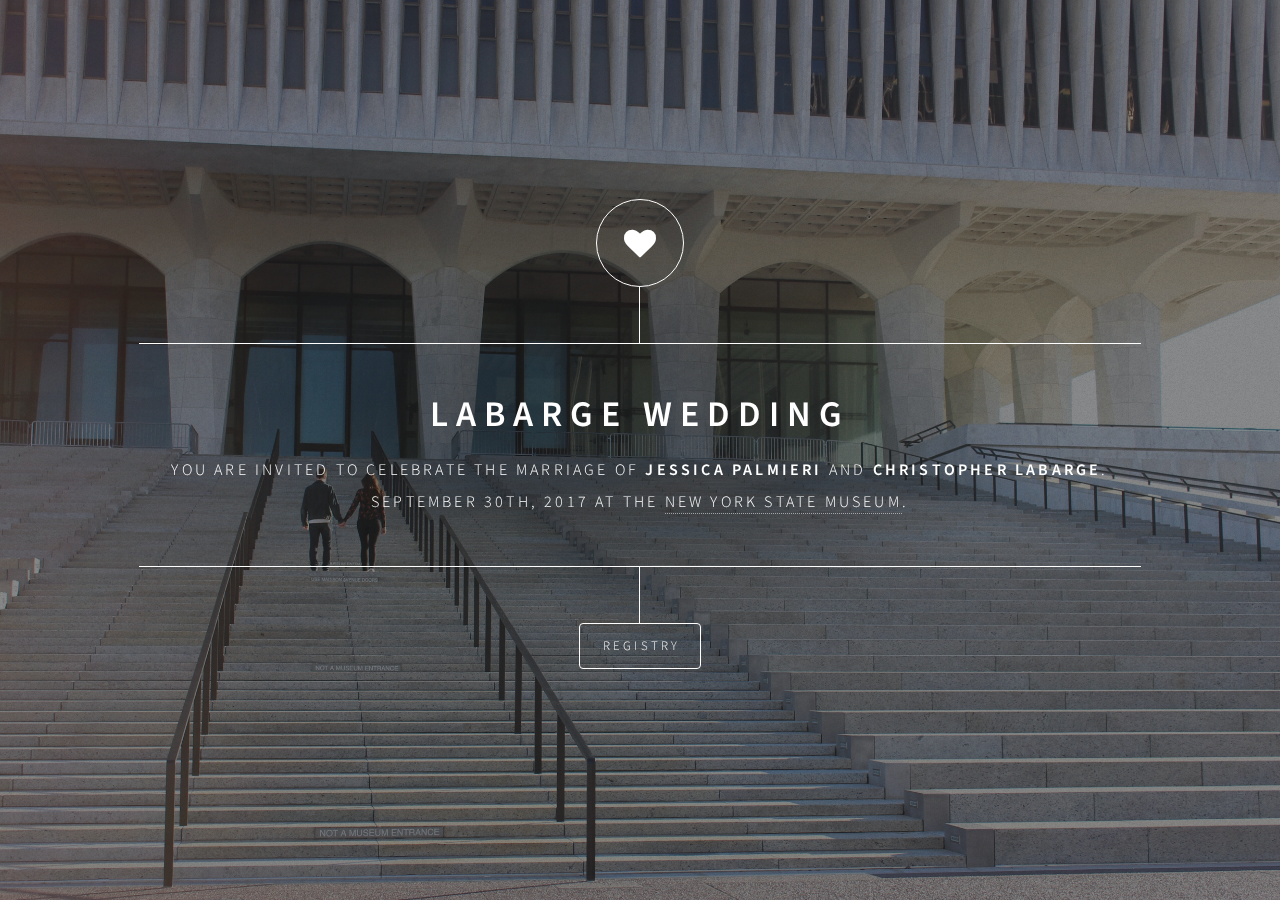
==== index.html @ 846e9668 "Initial Deploy" ====
<!DOCTYPE HTML>

<html>
	<head>
	<meta name="generator" content="Hugo 0.20-DEV" />
		<title>LaBarge Wedding</title>
		<meta charset="utf-8" />
		<meta name="viewport" content="width=device-width, initial-scale=1, user-scalable=no" />
		<link rel="stylesheet" href="/css/main.css" />
		<link rel="stylesheet" href="/css/project.css" />
		
		<noscript><link rel="stylesheet" href="/css/noscript.css" /></noscript>
	</head>
	
			<script src="/js/jquery.min.js"></script>
	<body>

    
      <div id="wrapper">

        
          <header id="header">
            <div class="logo">
              
            
              <span class="icon fa-heart"></span>
            
            </div>
            <div class="content">
              <div class="inner">
                <h1>LaBarge Wedding</h1>
                <p>You are invited to celebrate the marriage of <strong>Jessica Palmieri</strong> and <strong>Christopher LaBarge</strong>.<br />
                 <!--[-->September 30th, 2017 at the <a target="_blank" href="https://www.google.com/search?q=new+york+state+museum&oq=new+york">New York State Museum</a>.<!--]--></p>
              </div>
            </div>
            <nav>
              <ul>
                
                  <li><a href="#registry">Registry</a></li>
                
              </ul>
            </nav>
          </header>

        
          <div id="main">
            
              <article id="registry">
  <h1>Registry</h1>
  <div class="registry-options">
<img class="circular" src="/images/front-face.png" aria-hidden="true">
<p>You may use either of the following retailers:</p>
<div class='retailer'>
<i class="fa fa-amazon" aria-hidden="true"></i>
<h2>Amazon</h2>
<a target="_blank" href="https://www.amazon.com/wedding/share/Labargewedding" class='button'> Show Registry</a>
</div>

<div class='retailer'>
<img src="/images/target-white.png" aria-hidden="true">
<h2>Target</h2>
<a target="_blank" href="https://www.target.com/gift-registry/giftgiver?registryId=554f61af25ef4650ab90e199b962acb7" class='button'> Show Registry</a>
</div>
</div>

</article>

            
          </div>

				
					<footer id="footer">
					
					</footer>

			</div>
		
			<div id="bg"></div>

		
			<script src="/js/skel.min.js"></script>
			<script src="/js/util.js"></script>
			<script src="/js/main.js"></script>
			

	</body>
</html>
---- css/main.css ----
@import url(font-awesome.min.css);
@import url("https://fonts.googleapis.com/css?family=Source+Sans+Pro:300italic,600italic,300,600");
/*
  Dimension by HTML5 UP
  html5up.net | @ajlkn
  Free for personal and commercial use under the CCA 3.0 license (html5up.net/license)
*/
/* Reset */
html, body, div, span, applet, object, iframe, h1, h2, h3, h4, h5, h6, p, blockquote, pre, a, abbr, acronym, address, big, cite, code, del, dfn, em, img, ins, kbd, q, s, samp, small, strike, strong, sub, sup, tt, var, b, u, i, center, dl, dt, dd, ol, ul, li, fieldset, form, label, legend, table, caption, tbody, tfoot, thead, tr, th, td, article, aside, canvas, details, embed, figure, figcaption, footer, header, hgroup, menu, nav, output, ruby, section, summary, time, mark, audio, video {
  margin: 0;
  padding: 0;
  border: 0;
  font-size: 100%;
  font: inherit;
  vertical-align: baseline; }

article, aside, details, figcaption, figure, footer, header, hgroup, menu, nav, section {
  display: block; }

body {
  line-height: 1; }

ol, ul {
  list-style: none; }

blockquote, q {
  quotes: none; }

blockquote:before, blockquote:after, q:before, q:after {
  content: '';
  content: none; }

table {
  border-collapse: collapse;
  border-spacing: 0; }

body {
  -webkit-text-size-adjust: none; }

/* Box Model */
*, *:before, *:after {
  -moz-box-sizing: border-box;
  -webkit-box-sizing: border-box;
  box-sizing: border-box; }

/* Basic */
@-ms-viewport {
  width: device-width; }
@media screen and (max-width: 480px) {
  html, body {
    min-width: 320px; } }
body {
  background: #1b1f22; }
  body.is-loading *, body.is-loading *:before, body.is-loading *:after, body.is-switching *, body.is-switching *:before, body.is-switching *:after {
    -moz-animation: none !important;
    -webkit-animation: none !important;
    -ms-animation: none !important;
    animation: none !important;
    -moz-transition: none !important;
    -webkit-transition: none !important;
    -ms-transition: none !important;
    transition: none !important;
    -moz-transition-delay: none !important;
    -webkit-transition-delay: none !important;
    -ms-transition-delay: none !important;
    transition-delay: none !important; }

/* Type */
html {
  font-size: 16pt; }
  @media screen and (max-width: 1680px) {
    html {
      font-size: 12pt; } }
  @media screen and (max-width: 736px) {
    html {
      font-size: 11pt; } }
  @media screen and (max-width: 360px) {
    html {
      font-size: 10pt; } }

body, input, select, textarea {
  color: #ffffff;
  font-family: "Source Sans Pro", sans-serif;
  font-weight: 300;
  font-size: 1rem;
  line-height: 1.65; }

a {
  -moz-transition: color 0.2s ease-in-out, background-color 0.2s ease-in-out, border-bottom-color 0.2s ease-in-out;
  -webkit-transition: color 0.2s ease-in-out, background-color 0.2s ease-in-out, border-bottom-color 0.2s ease-in-out;
  -ms-transition: color 0.2s ease-in-out, background-color 0.2s ease-in-out, border-bottom-color 0.2s ease-in-out;
  transition: color 0.2s ease-in-out, background-color 0.2s ease-in-out, border-bottom-color 0.2s ease-in-out;
  border-bottom: dotted 1px rgba(255, 255, 255, 0.5);
  text-decoration: none;
  color: inherit; }
  a:hover {
    border-bottom-color: transparent; }

strong, b {
  color: #ffffff;
  font-weight: 600; }

em, i {
  font-style: italic; }

p {
  margin: 0 0 2rem 0; }

h1, h2, h3, h4, h5, h6 {
  color: #ffffff;
  font-weight: 600;
  line-height: 1.5;
  margin: 0 0 1rem 0;
  text-transform: uppercase;
  letter-spacing: 0.2rem; }
  h1 a, h2 a, h3 a, h4 a, h5 a, h6 a {
    color: inherit;
    text-decoration: none; }
  h1.major, h2.major, h3.major, h4.major, h5.major, h6.major {
    border-bottom: solid 1px #ffffff;
    width: -moz-max-content;
    width: -webkit-max-content;
    width: -ms-max-content;
    width: max-content;
    padding-bottom: 0.5rem;
    margin: 0 0 2rem 0; }

h1 {
  font-size: 2.25rem;
  line-height: 1.3;
  letter-spacing: 0.5rem; }

h2 {
  font-size: 1.5rem;
  line-height: 1.4;
  letter-spacing: 0.5rem; }

h3 {
  font-size: 1rem; }

h4 {
  font-size: 0.8rem; }

h5 {
  font-size: 0.7rem; }

h6 {
  font-size: 0.6rem; }

@media screen and (max-width: 736px) {
  h1 {
    font-size: 1.75rem;
    line-height: 1.4; }

  h2 {
    font-size: 1.25em;
    line-height: 1.5; } }
sub {
  font-size: 0.8rem;
  position: relative;
  top: 0.5rem; }

sup {
  font-size: 0.8rem;
  position: relative;
  top: -0.5rem; }

blockquote {
  border-left: solid 4px #ffffff;
  font-style: italic;
  margin: 0 0 2rem 0;
  padding: 0.5rem 0 0.5rem 2rem; }

code {
  background: rgba(255, 255, 255, 0.075);
  border-radius: 4px;
  font-family: "Courier New", monospace;
  font-size: 0.9rem;
  margin: 0 0.25rem;
  padding: 0.25rem 0.65rem; }

pre {
  -webkit-overflow-scrolling: touch;
  font-family: "Courier New", monospace;
  font-size: 0.9rem;
  margin: 0 0 2rem 0; }
  pre code {
    display: block;
    line-height: 1.75;
    padding: 1rem 1.5rem;
    overflow-x: auto; }

hr {
  border: 0;
  border-bottom: solid 1px #ffffff;
  margin: 2.75rem 0; }

.align-left {
  text-align: left; }

.align-center {
  text-align: center; }

.align-right {
  text-align: right; }

/* Form */
form {
  margin: 0 0 2.5rem 0; }
  form .field {
    margin: 0 0 1.5rem 0; }
    form .field.half {
      width: 50%;
      float: left;
      padding: 0 0 0 0.75rem; }
      form .field.half.first {
        padding: 0 0.75rem 0 0; }
  form > .actions {
    margin: 1.875rem 0 0 0 !important; }
  @media screen and (max-width: 736px) {
    form .field {
      margin: 0 0 1.125rem 0; }
      form .field.half {
        padding: 0 0 0 0.5625rem; }
        form .field.half.first {
          padding: 0 0.5625rem 0 0; }
    form > .actions {
      margin: 1.5rem 0 0 0 !important; } }
  @media screen and (max-width: 480px) {
    form .field.half {
      width: 100%;
      float: none;
      padding: 0; }
      form .field.half.first {
        padding: 0; } }

label {
  color: #ffffff;
  display: block;
  font-size: 0.8rem;
  font-weight: 300;
  letter-spacing: 0.2rem;
  line-height: 1.5;
  margin: 0 0 1rem 0;
  text-transform: uppercase; }

input[type="text"],
input[type="password"],
input[type="email"],
input[type="tel"],
select,
textarea {
  -moz-appearance: none;
  -webkit-appearance: none;
  -ms-appearance: none;
  appearance: none;
  -moz-transition: border-color 0.2s ease-in-out, box-shadow 0.2s ease-in-out, background-color 0.2s ease-in-out;
  -webkit-transition: border-color 0.2s ease-in-out, box-shadow 0.2s ease-in-out, background-color 0.2s ease-in-out;
  -ms-transition: border-color 0.2s ease-in-out, box-shadow 0.2s ease-in-out, background-color 0.2s ease-in-out;
  transition: border-color 0.2s ease-in-out, box-shadow 0.2s ease-in-out, background-color 0.2s ease-in-out;
  background: transparent;
  border-radius: 4px;
  border: solid 1px #ffffff;
  color: inherit;
  display: block;
  outline: 0;
  padding: 0 1rem;
  text-decoration: none;
  width: 100%; }
  input[type="text"]:invalid,
  input[type="password"]:invalid,
  input[type="email"]:invalid,
  input[type="tel"]:invalid,
  select:invalid,
  textarea:invalid {
    box-shadow: none; }
  input[type="text"]:focus,
  input[type="password"]:focus,
  input[type="email"]:focus,
  input[type="tel"]:focus,
  select:focus,
  textarea:focus {
    background: rgba(255, 255, 255, 0.075);
    border-color: #ffffff;
    box-shadow: 0 0 0 1px #ffffff; }

select option {
  background: #1b1f22;
  color: #ffffff; }

.select-wrapper {
  text-decoration: none;
  display: block;
  position: relative; }
  .select-wrapper:before {
    -moz-osx-font-smoothing: grayscale;
    -webkit-font-smoothing: antialiased;
    font-family: FontAwesome;
    font-style: normal;
    font-weight: normal;
    text-transform: none !important; }
  .select-wrapper:before {
    color: #ffffff;
    content: '\f107';
    display: block;
    height: 2.75rem;
    line-height: calc(2.75rem + 0em);
    pointer-events: none;
    position: absolute;
    right: 0;
    text-align: center;
    top: 0;
    width: 2.75rem; }
  .select-wrapper select::-ms-expand {
    display: none; }

input[type="text"],
input[type="password"],
input[type="email"],
select {
  height: 2.75rem; }

textarea {
  padding: 0.75rem 1rem; }

input[type="checkbox"],
input[type="radio"] {
  -moz-appearance: none;
  -webkit-appearance: none;
  -ms-appearance: none;
  appearance: none;
  display: block;
  float: left;
  margin-right: -2rem;
  opacity: 0;
  width: 1rem;
  z-index: -1; }
  input[type="checkbox"] + label,
  input[type="radio"] + label {
    text-decoration: none;
    -moz-user-select: none;
    -webkit-user-select: none;
    -ms-user-select: none;
    user-select: none;
    color: #ffffff;
    cursor: pointer;
    display: inline-block;
    font-size: 0.8rem;
    font-weight: 300;
    margin: 0 0 0.5rem 0;
    padding-left: 2.65rem;
    padding-right: 0.75rem;
    position: relative; }
    input[type="checkbox"] + label:before,
    input[type="radio"] + label:before {
      -moz-osx-font-smoothing: grayscale;
      -webkit-font-smoothing: antialiased;
      font-family: FontAwesome;
      font-style: normal;
      font-weight: normal;
      text-transform: none !important; }
    input[type="checkbox"] + label:before,
    input[type="radio"] + label:before {
      -moz-transition: border-color 0.2s ease-in-out, box-shadow 0.2s ease-in-out, background-color 0.2s ease-in-out;
      -webkit-transition: border-color 0.2s ease-in-out, box-shadow 0.2s ease-in-out, background-color 0.2s ease-in-out;
      -ms-transition: border-color 0.2s ease-in-out, box-shadow 0.2s ease-in-out, background-color 0.2s ease-in-out;
      transition: border-color 0.2s ease-in-out, box-shadow 0.2s ease-in-out, background-color 0.2s ease-in-out;
      border-radius: 4px;
      border: solid 1px #ffffff;
      content: '';
      display: inline-block;
      height: 1.65rem;
      left: 0;
      line-height: calc(1.58125rem + 0em);
      position: absolute;
      text-align: center;
      top: -0.125rem;
      width: 1.65rem; }
  input[type="checkbox"]:checked + label:before,
  input[type="radio"]:checked + label:before {
    background: #ffffff !important;
    border-color: #ffffff !important;
    color: #1b1f22;
    content: '\f00c'; }
  input[type="checkbox"]:focus + label:before,
  input[type="radio"]:focus + label:before {
    background: rgba(255, 255, 255, 0.075);
    border-color: #ffffff;
    box-shadow: 0 0 0 1px #ffffff; }

input[type="checkbox"] + label:before {
  border-radius: 4px; }

input[type="radio"] + label:before {
  border-radius: 100%; }

::-webkit-input-placeholder {
  color: rgba(255, 255, 255, 0.5) !important;
  opacity: 1.0; }

:-moz-placeholder {
  color: rgba(255, 255, 255, 0.5) !important;
  opacity: 1.0; }

::-moz-placeholder {
  color: rgba(255, 255, 255, 0.5) !important;
  opacity: 1.0; }

:-ms-input-placeholder {
  color: rgba(255, 255, 255, 0.5) !important;
  opacity: 1.0; }

.formerize-placeholder {
  color: rgba(255, 255, 255, 0.5) !important;
  opacity: 1.0; }

/* Box */
.box {
  border-radius: 4px;
  border: solid 1px #ffffff;
  margin-bottom: 2rem;
  padding: 1.5em; }
  .box > :last-child,
  .box > :last-child > :last-child,
  .box > :last-child > :last-child > :last-child {
    margin-bottom: 0; }
  .box.alt {
    border: 0;
    border-radius: 0;
    padding: 0; }

/* Icon */
.icon {
  text-decoration: none;
  border-bottom: none;
  position: relative; }
  .icon:before {
    -moz-osx-font-smoothing: grayscale;
    -webkit-font-smoothing: antialiased;
    font-family: FontAwesome;
    font-style: normal;
    font-weight: normal;
    text-transform: none !important; }
  .icon > .label {
    display: none; }

/* Image */
.image {
  border-radius: 4px;
  border: 0;
  display: inline-block;
  position: relative; }
  .image:before {
    -moz-pointer-events: none;
    -webkit-pointer-events: none;
    -ms-pointer-events: none;
    pointer-events: none;
    background-image: url("/images/overlay.png");
    background-color: rgba(19, 21, 25, 0.5);
    border-radius: 4px;
    content: '';
    display: block;
    height: 100%;
    left: 0;
    opacity: 0.5;
    position: absolute;
    top: 0;
    width: 100%; }
  .image img {
    border-radius: 4px;
    display: block; }
  .image.left, .image.right {
    max-width: 40%; }
    .image.left img, .image.right img {
      width: 100%; }
  .image.left {
    float: left;
    padding: 0 1.5em 1em 0;
    top: 0.25em; }
  .image.right {
    float: right;
    padding: 0 0 1em 1.5em;
    top: 0.25em; }
  .image.fit {
    display: block;
    margin: 0 0 2rem 0;
    width: 100%; }
    .image.fit img {
      width: 100%; }
  .image.main {
    display: block;
    margin: 2.5rem 0;
    width: 100%; }
    .image.main img {
      width: 100%; }
  @media screen and (max-width: 736px) {
    .image.main {
      margin: 2rem 0; } }
  @media screen and (max-width: 480px) {
    .image.main {
      margin: 1.5rem 0; } }

/* List */
ol {
  list-style: decimal;
  margin: 0 0 2rem 0;
  padding-left: 1.25em; }
  ol li {
    padding-left: 0.25em; }

ul {
  list-style: disc;
  margin: 0 0 2rem 0;
  padding-left: 1em; }
  ul li {
    padding-left: 0.5em; }
  ul.alt {
    list-style: none;
    padding-left: 0; }
    ul.alt li {
      border-top: solid 1px #ffffff;
      padding: 0.5em 0; }
      ul.alt li:first-child {
        border-top: 0;
        padding-top: 0; }
  ul.icons {
    cursor: default;
    list-style: none;
    padding-left: 0; }
    ul.icons li {
      display: inline-block;
      padding: 0 0.75em 0 0; }
      ul.icons li:last-child {
        padding-right: 0; }
      ul.icons li a {
        border-radius: 100%;
        box-shadow: inset 0 0 0 1px #ffffff;
        display: inline-block;
        height: 2.25rem;
        line-height: 2.25rem;
        text-align: center;
        width: 2.25rem; }
        ul.icons li a:hover {
          background-color: rgba(255, 255, 255, 0.075); }
        ul.icons li a:active {
          background-color: rgba(255, 255, 255, 0.175); }
  ul.actions {
    cursor: default;
    list-style: none;
    padding-left: 0; }
    ul.actions li {
      display: inline-block;
      padding: 0 1rem 0 0;
      vertical-align: middle; }
      ul.actions li:last-child {
        padding-right: 0; }
    ul.actions.small li {
      padding: 0 0.5rem 0 0; }
    ul.actions.vertical li {
      display: block;
      padding: 1rem 0 0 0; }
      ul.actions.vertical li:first-child {
        padding-top: 0; }
      ul.actions.vertical li > * {
        margin-bottom: 0; }
    ul.actions.vertical.small li {
      padding: 0.5rem 0 0 0; }
      ul.actions.vertical.small li:first-child {
        padding-top: 0; }
    ul.actions.fit {
      display: table;
      margin-left: -1rem;
      padding: 0;
      table-layout: fixed;
      width: calc(100% + 1rem); }
      ul.actions.fit li {
        display: table-cell;
        padding: 0 0 0 1rem; }
        ul.actions.fit li > * {
          margin-bottom: 0; }
      ul.actions.fit.small {
        margin-left: -0.5rem;
        width: calc(100% + 0.5rem); }
        ul.actions.fit.small li {
          padding: 0 0 0 0.5rem; }
    @media screen and (max-width: 480px) {
      ul.actions {
        margin: 0 0 2rem 0; }
        ul.actions li {
          padding: 1rem 0 0 0;
          display: block;
          text-align: center;
          width: 100%; }
          ul.actions li:first-child {
            padding-top: 0; }
          ul.actions li > * {
            width: 100%;
            margin: 0 !important; }
            ul.actions li > *.icon:before {
              margin-left: -2em; }
        ul.actions.small li {
          padding: 0.5rem 0 0 0; }
          ul.actions.small li:first-child {
            padding-top: 0; } }

dl {
  margin: 0 0 2rem 0; }
  dl dt {
    display: block;
    font-weight: 600;
    margin: 0 0 1rem 0; }
  dl dd {
    margin-left: 2rem; }

/* Table */
.table-wrapper {
  -webkit-overflow-scrolling: touch;
  overflow-x: auto; }

table {
  margin: 0 0 2rem 0;
  width: 100%; }
  table tbody tr {
    border: solid 1px #ffffff;
    border-left: 0;
    border-right: 0; }
    table tbody tr:nth-child(2n + 1) {
      background-color: rgba(255, 255, 255, 0.075); }
  table td {
    padding: 0.75em 0.75em; }
  table th {
    color: #ffffff;
    font-size: 0.9em;
    font-weight: 600;
    padding: 0 0.75em 0.75em 0.75em;
    text-align: left; }
  table thead {
    border-bottom: solid 2px #ffffff; }
  table tfoot {
    border-top: solid 2px #ffffff; }
  table.alt {
    border-collapse: separate; }
    table.alt tbody tr td {
      border: solid 1px #ffffff;
      border-left-width: 0;
      border-top-width: 0; }
      table.alt tbody tr td:first-child {
        border-left-width: 1px; }
    table.alt tbody tr:first-child td {
      border-top-width: 1px; }
    table.alt thead {
      border-bottom: 0; }
    table.alt tfoot {
      border-top: 0; }

/* Button */
input[type="submit"],
input[type="reset"],
input[type="button"],
button,
.button {
  -moz-appearance: none;
  -webkit-appearance: none;
  -ms-appearance: none;
  appearance: none;
  -moz-transition: background-color 0.2s ease-in-out, color 0.2s ease-in-out;
  -webkit-transition: background-color 0.2s ease-in-out, color 0.2s ease-in-out;
  -ms-transition: background-color 0.2s ease-in-out, color 0.2s ease-in-out;
  transition: background-color 0.2s ease-in-out, color 0.2s ease-in-out;
  background-color: transparent;
  border-radius: 4px;
  border: 0;
  box-shadow: inset 0 0 0 1px #ffffff;
  color: #ffffff !important;
  cursor: pointer;
  display: inline-block;
  font-size: 0.8rem;
  font-weight: 300;
  height: 2.75rem;
  letter-spacing: 0.2rem;
  line-height: 2.75rem;
  outline: 0;
  padding: 0 1.25rem 0 1.35rem;
  text-align: center;
  text-decoration: none;
  text-transform: uppercase;
  white-space: nowrap; }
  input[type="submit"]:hover,
  input[type="reset"]:hover,
  input[type="button"]:hover,
  button:hover,
  .button:hover {
    background-color: rgba(255, 255, 255, 0.075); }
  input[type="submit"]:active,
  input[type="reset"]:active,
  input[type="button"]:active,
  button:active,
  .button:active {
    background-color: rgba(255, 255, 255, 0.175); }
  input[type="submit"].icon:before,
  input[type="reset"].icon:before,
  input[type="button"].icon:before,
  button.icon:before,
  .button.icon:before {
    margin-right: 0.5em; }
  input[type="submit"].fit,
  input[type="reset"].fit,
  input[type="button"].fit,
  button.fit,
  .button.fit {
    display: block;
    margin: 0 0 1rem 0;
    width: 100%; }
  input[type="submit"].special,
  input[type="reset"].special,
  input[type="button"].special,
  button.special,
  .button.special {
    background-color: #ffffff;
    color: #1b1f22 !important;
    font-weight: 600; }
  input[type="submit"].disabled, input[type="submit"]:disabled,
  input[type="reset"].disabled,
  input[type="reset"]:disabled,
  input[type="button"].disabled,
  input[type="button"]:disabled,
  button.disabled,
  button:disabled,
  .button.disabled,
  .button:disabled {
    -moz-pointer-events: none;
    -webkit-pointer-events: none;
    -ms-pointer-events: none;
    pointer-events: none;
    cursor: default;
    opacity: 0.25; }

input[type="submit"],
input[type="reset"],
input[type="button"],
button {
  line-height: calc(2.75rem - 2px); }

/* BG */
#bg {
  -moz-transform: scale(1.0);
  -webkit-transform: scale(1.0);
  -ms-transform: scale(1.0);
  transform: scale(1.0);
  -webkit-backface-visibility: hidden;
  position: fixed;
  top: 0;
  left: 0;
  width: 100%;
  height: 100vh;
  z-index: 1; }
  #bg:before, #bg:after {
    content: '';
    display: block;
    position: absolute;
    top: 0;
    left: 0;
    width: 100%;
    height: 100%; }
  #bg:before {
    -moz-transition: background-color 2.5s ease-in-out;
    -webkit-transition: background-color 2.5s ease-in-out;
    -ms-transition: background-color 2.5s ease-in-out;
    transition: background-color 2.5s ease-in-out;
    -moz-transition-delay: 0.75s;
    -webkit-transition-delay: 0.75s;
    -ms-transition-delay: 0.75s;
    transition-delay: 0.75s;
    background-image: linear-gradient(to top, rgba(19, 21, 25, 0.5), rgba(19, 21, 25, 0.5)), url("/images/overlay.png");
    background-size: auto, 256px 256px;
    background-position: center, center;
    background-repeat: no-repeat, repeat;
    z-index: 2; }
  #bg:after {*/
    -moz-transform: scale(1.125);
    -webkit-transform: scale(1.125);
    -ms-transform: scale(1.125);
    transform: scale(1.125);
    -moz-transition: -moz-transform 0.325s ease-in-out, -moz-filter 0.325s ease-in-out;
    -webkit-transition: -webkit-transform 0.325s ease-in-out, -webkit-filter 0.325s ease-in-out;
    -ms-transition: -ms-transform 0.325s ease-in-out, -ms-filter 0.325s ease-in-out;
    transition: transform 0.325s ease-in-out, filter 0.325s ease-in-out;
    background-image: url("/images/bg.jpg");
    background-position: center;
    background-size: cover;
    background-repeat: no-repeat;
    z-index: 1; }
  body.is-article-visible #bg:after {
    -moz-transform: scale(1.0825);
    -webkit-transform: scale(1.0825);
    -ms-transform: scale(1.0825);
    transform: scale(1.0825);
    -moz-filter: blur(0.2rem);
    -webkit-filter: blur(0.2rem);
    -ms-filter: blur(0.2rem);
    filter: blur(0.2rem); }
  body.is-loading #bg:before {
    background-color: #000000; }

/* Wrapper */
#wrapper {
  display: -moz-flex;
  display: -webkit-flex;
  display: -ms-flex;
  display: flex;
  -moz-flex-direction: column;
  -webkit-flex-direction: column;
  -ms-flex-direction: column;
  flex-direction: column;
  -moz-align-items: center;
  -webkit-align-items: center;
  -ms-align-items: center;
  align-items: center;
  -moz-justify-content: space-between;
  -webkit-justify-content: space-between;
  -ms-justify-content: space-between;
  justify-content: space-between;
  position: relative;
  min-height: 100vh;
  width: 100%;
  padding: 4rem 2rem;
  z-index: 3; }
  #wrapper:before {
    content: '';
    display: block; }
  @media screen and (max-width: 1680px) {
    #wrapper {
      padding: 3rem 2rem; } }
  @media screen and (max-width: 736px) {
    #wrapper {
      padding: 2rem 1rem; } }
  @media screen and (max-width: 480px) {
    #wrapper {
      padding: 1rem; } }

/* Header */
#header {
  display: -moz-flex;
  display: -webkit-flex;
  display: -ms-flex;
  display: flex;
  -moz-flex-direction: column;
  -webkit-flex-direction: column;
  -ms-flex-direction: column;
  flex-direction: column;
  -moz-align-items: center;
  -webkit-align-items: center;
  -ms-align-items: center;
  align-items: center;
  -moz-transition: -moz-transform 0.325s ease-in-out, -moz-filter 0.325s ease-in-out, opacity 0.325s ease-in-out;
  -webkit-transition: -webkit-transform 0.325s ease-in-out, -webkit-filter 0.325s ease-in-out, opacity 0.325s ease-in-out;
  -ms-transition: -ms-transform 0.325s ease-in-out, -ms-filter 0.325s ease-in-out, opacity 0.325s ease-in-out;
  transition: transform 0.325s ease-in-out, filter 0.325s ease-in-out, opacity 0.325s ease-in-out;
  background-image: -moz-radial-gradient(rgba(0, 0, 0, 0.25) 25%, transparent 55%);
  background-image: -webkit-radial-gradient(rgba(0, 0, 0, 0.25) 25%, transparent 55%);
  background-image: -ms-radial-gradient(rgba(0, 0, 0, 0.25) 25%, transparent 55%);
  background-image: radial-gradient(rgba(0, 0, 0, 0.25) 25%, transparent 55%);
  max-width: 100%;
  text-align: center; }
  #header > * {
    -moz-transition: opacity 0.325s ease-in-out;
    -webkit-transition: opacity 0.325s ease-in-out;
    -ms-transition: opacity 0.325s ease-in-out;
    transition: opacity 0.325s ease-in-out;
    position: relative;
    margin-top: 3.5rem; }
    #header > *:before {
      content: '';
      display: block;
      position: absolute;
      top: calc(-3.5rem - 1px);
      left: calc(50% - 1px);
      width: 1px;
      height: calc(3.5rem + 1px);
      background: #ffffff; }
  #header > :first-child {
    margin-top: 0; }
    #header > :first-child:before {
      display: none; }
  #header .logo {
    width: 5.5rem;
    height: 5.5rem;
    line-height: 5.5rem;
    border: solid 1px #ffffff;
    border-radius: 100%; }
    #header .logo .icon:before {
      font-size: 2rem; }
  #header .content {
    border-style: solid;
    border-color: #ffffff;
    border-top-width: 1px;
    border-bottom-width: 1px;
    max-width: 100%; }
    #header .content .inner {
      -moz-transition: max-height 0.75s ease, padding 0.75s ease, opacity 0.325s ease-in-out;
      -webkit-transition: max-height 0.75s ease, padding 0.75s ease, opacity 0.325s ease-in-out;
      -ms-transition: max-height 0.75s ease, padding 0.75s ease, opacity 0.325s ease-in-out;
      transition: max-height 0.75s ease, padding 0.75s ease, opacity 0.325s ease-in-out;
      -moz-transition-delay: 0.25s;
      -webkit-transition-delay: 0.25s;
      -ms-transition-delay: 0.25s;
      transition-delay: 0.25s;
      padding: 3rem 2rem;
      max-height: 40rem;
      overflow: hidden; }
      #header .content .inner > :last-child {
        margin-bottom: 0; }
    #header .content p {
      text-transform: uppercase;
      letter-spacing: 0.2rem;
      font-size: 0.8rem;
      line-height: 2; }
  #header nav ul {
    display: -moz-flex;
    display: -webkit-flex;
    display: -ms-flex;
    display: flex;
    margin-bottom: 0;
    list-style: none;
    padding-left: 0;
    border: solid 1px #ffffff;
    border-radius: 4px; }
    #header nav ul li {
      padding-left: 0;
      border-left: solid 1px #ffffff; }
      #header nav ul li:first-child {
        border-left: 0; }
      #header nav ul li a, .retailer a.button {
        display: block;
        min-width: 7.5rem;
        height: 2.75rem;
        line-height: 2.75rem;
        padding: 0 1.25rem 0 1.45rem;
        text-transform: uppercase;
        letter-spacing: 0.2rem;
        font-size: 0.8rem;
        border-bottom: 0; }
        #header nav ul li a:hover {
          background-color: rgba(255, 255, 255, 0.075); }
        #header nav ul li a:active {
          background-color: rgba(255, 255, 255, 0.175); }
  #header nav.use-middle:after {
    content: '';
    display: block;
    position: absolute;
    top: 0;
    left: calc(50% - 1px);
    width: 1px;
    height: 100%;
    background: #ffffff; }
  #header nav.use-middle ul li.is-middle {
    border-left: 0; }
  body.is-article-visible #header {
    -moz-transform: scale(0.95);
    -webkit-transform: scale(0.95);
    -ms-transform: scale(0.95);
    transform: scale(0.95);
    -moz-filter: blur(0.1rem);
    -webkit-filter: blur(0.1rem);
    -ms-filter: blur(0.1rem);
    filter: blur(0.1rem);
    opacity: 0; }
  body.is-loading #header {
    -moz-filter: blur(0.125rem);
    -webkit-filter: blur(0.125rem);
    -ms-filter: blur(0.125rem);
    filter: blur(0.125rem); }
    body.is-loading #header > * {
      opacity: 0; }
    body.is-loading #header .content .inner {
      max-height: 0;
      padding-top: 0;
      padding-bottom: 0;
      opacity: 0; }
  @media screen and (max-width: 980px) {
    #header .content p br {
      display: none; } }
  @media screen and (max-width: 736px) {
    #header > * {
      margin-top: 2rem; }
      #header > *:before {
        top: calc(-2rem - 1px);
        height: calc(2rem + 1px); }
    #header .logo {
      width: 4.75rem;
      height: 4.75rem;
      line-height: 4.75rem; }
      #header .logo .icon:before {
        font-size: 1.75rem; }
    #header .content .inner {
      padding: 2.5rem 1rem; }
    #header .content p {
      line-height: 1.875; } }
  @media screen and (max-width: 480px) {
    #header {
      padding: 1.5rem 0; }
      #header .content .inner {
        padding: 2.5rem 0; }
      #header nav ul {
        -moz-flex-direction: column;
        -webkit-flex-direction: column;
        -ms-flex-direction: column;
        flex-direction: column;
        min-width: 10rem;
        max-width: 100%; }
        #header nav ul li {
          border-left: 0;
          border-top: solid 1px #ffffff; }
          #header nav ul li:first-child {
            border-top: 0; }
          #header nav ul li a {
            height: 3rem;
            line-height: 3rem;
            min-width: 0;
            width: 100%; }
      #header nav.use-middle:after {
        display: none; } }

/* Main */
#main {
  -moz-flex-grow: 1;
  -webkit-flex-grow: 1;
  -ms-flex-grow: 1;
  flex-grow: 1;
  -moz-flex-shrink: 1;
  -webkit-flex-shrink: 1;
  -ms-flex-shrink: 1;
  flex-shrink: 1;
  display: -moz-flex;
  display: -webkit-flex;
  display: -ms-flex;
  display: flex;
  -moz-align-items: center;
  -webkit-align-items: center;
  -ms-align-items: center;
  align-items: center;
  -moz-justify-content: center;
  -webkit-justify-content: center;
  -ms-justify-content: center;
  justify-content: center;
  -moz-flex-direction: column;
  -webkit-flex-direction: column;
  -ms-flex-direction: column;
  flex-direction: column;
  position: relative;
  max-width: 100%;
  z-index: 3; }
  #main article {
    -moz-transform: translateY(0.25rem);
    -webkit-transform: translateY(0.25rem);
    -ms-transform: translateY(0.25rem);
    transform: translateY(0.25rem);
    -moz-transition: opacity 0.325s ease-in-out, -moz-transform 0.325s ease-in-out;
    -webkit-transition: opacity 0.325s ease-in-out, -webkit-transform 0.325s ease-in-out;
    -ms-transition: opacity 0.325s ease-in-out, -ms-transform 0.325s ease-in-out;
    transition: opacity 0.325s ease-in-out, transform 0.325s ease-in-out;
    padding: 4.5rem 2.5rem 1.5rem 2.5rem ;
    position: relative;
    width: 40rem;
    max-width: 100%;
    background-color: rgba(27, 31, 34, 0.85);
    border-radius: 4px;
    opacity: 0; }
    #main article.active {
      -moz-transform: translateY(0);
      -webkit-transform: translateY(0);
      -ms-transform: translateY(0);
      transform: translateY(0);
      opacity: 1; }
    #main article .close {
      display: block;
      position: absolute;
      top: 0;
      right: 0;
      width: 4rem;
      height: 4rem;
      cursor: pointer;
      text-indent: 4rem;
      overflow: hidden;
      white-space: nowrap; }
      #main article .close:before {
        -moz-transition: background-color 0.2s ease-in-out;
        -webkit-transition: background-color 0.2s ease-in-out;
        -ms-transition: background-color 0.2s ease-in-out;
        transition: background-color 0.2s ease-in-out;
        content: '';
        display: block;
        position: absolute;
        top: 0.75rem;
        left: 0.75rem;
        width: 2.5rem;
        height: 2.5rem;
        border-radius: 100%;
        background-position: center;
        background-image: url("data:image/svg+xml;charset=utf8,%3Csvg xmlns='http://www.w3.org/2000/svg' xmlns:xlink='http://www.w3.org/1999/xlink' width='20px' height='20px' viewBox='0 0 20 20' zoomAndPan='disable'%3E%3Cstyle%3Eline %7B stroke: %23ffffff%3B stroke-width: 1%3B %7D%3C/style%3E%3Cline x1='2' y1='2' x2='18' y2='18' /%3E%3Cline x1='18' y1='2' x2='2' y2='18' /%3E%3C/svg%3E");
        background-size: 20px 20px;
        background-repeat: no-repeat; }
      #main article .close:hover:before {
        background-color: rgba(255, 255, 255, 0.075); }
      #main article .close:active:before {
        background-color: rgba(255, 255, 255, 0.175); }
  @media screen and (max-width: 736px) {
    #main article {
      padding: 3.5rem 2rem 0.5rem 2rem ; }
      #main article .close:before {
        top: 0.875rem;
        left: 0.875rem;
        width: 2.25rem;
        height: 2.25rem;
        background-size: 14px 14px; } }
  @media screen and (max-width: 480px) {
    #main article {
      padding: 3rem 1.5rem 0.5rem 1.5rem ; } }

/* Footer */
#footer {
  -moz-transition: -moz-transform 0.325s ease-in-out, -moz-filter 0.325s ease-in-out, opacity 0.325s ease-in-out;
  -webkit-transition: -webkit-transform 0.325s ease-in-out, -webkit-filter 0.325s ease-in-out, opacity 0.325s ease-in-out;
  -ms-transition: -ms-transform 0.325s ease-in-out, -ms-filter 0.325s ease-in-out, opacity 0.325s ease-in-out;
  transition: transform 0.325s ease-in-out, filter 0.325s ease-in-out, opacity 0.325s ease-in-out;
  width: 100%;
  max-width: 100%;
  margin-top: 2rem;
  text-align: center; }
  #footer .copyright {
    letter-spacing: 0.2rem;
    font-size: 0.6rem;
    opacity: 0.75;
    margin-bottom: 0;
    text-transform: uppercase; }
  body.is-article-visible #footer {
    -moz-transform: scale(0.95);
    -webkit-transform: scale(0.95);
    -ms-transform: scale(0.95);
    transform: scale(0.95);
    -moz-filter: blur(0.1rem);
    -webkit-filter: blur(0.1rem);
    -ms-filter: blur(0.1rem);
    filter: blur(0.1rem);
    opacity: 0; }
  body.is-loading #footer {
    opacity: 0; }

/*# sourceMappingURL=main.css.map */

/* Wedding Custom Styles */

#bg:after {
  transform: none;
}

#header .content p {
  font-size: 1.0em;
}

article#registry h1 {
    text-align: center;
}

#main article {
  padding-bottom: 30px;
  text-align: center;
};

.registry-options {
  text-align: center;
  display: inline;
}

.registry-options .circular {
  height: 160px;
  width: 160px;
}

.retailer {
  display: inline-block;
  padding-right: 30px;
  margin-bottom: 30px;
}

.retailer h2 {
  text-transform: none;
  letter-spacing: 0.25rem;
}

.retailer i {
  font-size: 4em;
  padding-bottom: 7px;
}

.retailer img {
  height: 70px;
  width: 70px;
}

.circular {
  border-radius: 100% !important;
}

 @media screen and (max-width: 480px) {
  #main article {
    padding-bottom: 10px;
  }

  .retailer {
    padding-right: 0px;
  }
 }
---- css/noscript.css ----
/*
	Dimension by HTML5 UP
	html5up.net | @ajlkn
	Free for personal and commercial use under the CCA 3.0 license (html5up.net/license)
*/

/* Main */

	#main article {
		opacity: 1;
		margin: 4rem 0 0 0;
	}
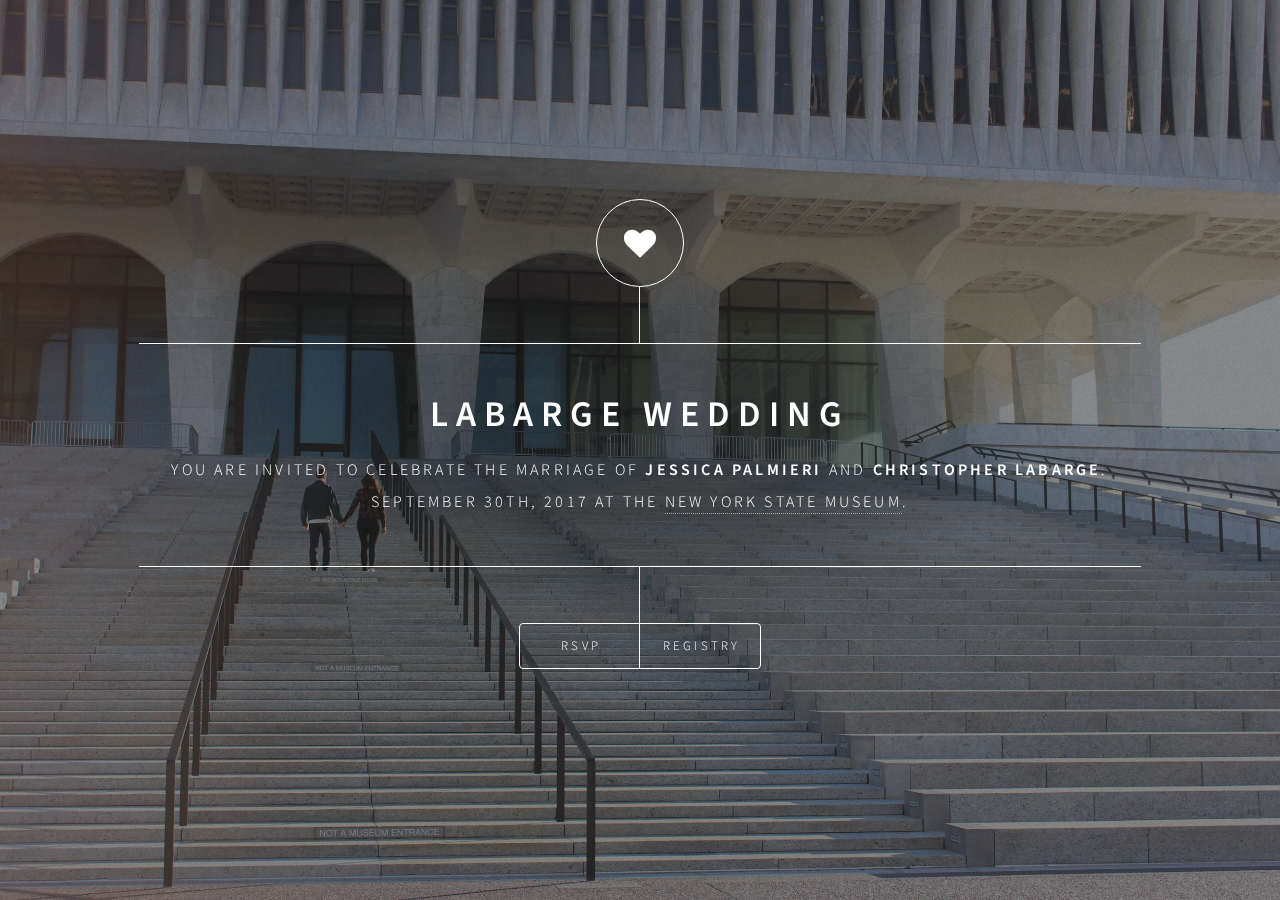
==== commit c567ff50: "add formspree" ====
--- a/index.html
+++ b/index.html
@@ -36,6 +36,8 @@
             <nav>
               <ul>
                 
+                  <li><a href="#rsvp">RSVP</a></li>
+                
                   <li><a href="#registry">Registry</a></li>
                 
               </ul>
@@ -45,11 +47,49 @@
         
           <div id="main">
             
+              <article id="rsvp">
+  <h1>RSVP</h1>
+  <p><form id="contactform" method="post" action="https://formspree.io/labargeintraining@gmail.com">
+    <div class="field">
+        <input type="text" name="name" id="name" placeholder="Name of Attendees (First & Last)"/>
+    </div>
+    <div class="field">
+        <input type="email" id="email" name="email" placeholder="Email">
+    </div>
+    <div class="field">
+        <textarea name="message" id="message" rows="4" placeholder="Message (Optional)"></textarea>
+    </div>
+    <ul class="actions">
+        <li><input type="submit" value="Send RSVP" class="special" /></li>
+        <li><input type="reset" value="Reset" /></li>
+    </ul>
+    <input type="hidden" name="_next" value="?sent#formspree" />
+    <input type="hidden" name="_subject" value="Subject for your mail like new message" />
+    <input type="text" name="_gotcha" style="display:none" />
+</form>
+<span id="contactformsent">Thank you for your message</span></p>
+
+<script>
+$(document).ready(function($) {
+    $(function(){
+        if (window.location.search == "?sent") {
+            $('#contactform').hide();
+            $('#contactformsent').show();
+        } else {
+            $('#contactformsent').hide();
+        }
+    });
+});
+</script>
+
+</article>
+
+            
               <article id="registry">
   <h1>Registry</h1>
   <div class="registry-options">
 <img class="circular" src="/images/front-face.png" aria-hidden="true">
-<p>You may use either of the following retailers:</p>
+<p>We are registered at following retailers:</p>
 <div class='retailer'>
 <i class="fa fa-amazon" aria-hidden="true"></i>
 <h2>Amazon</h2>
--- a/css/main.css
+++ b/css/main.css
@@ -1172,6 +1172,11 @@
   display: inline;
 }
 
+.registry-options p {
+  letter-spacing: 0.2rem;
+  text-transform: uppercase;
+}
+
 .registry-options .circular {
   height: 160px;
   width: 160px;
@@ -1203,8 +1208,13 @@
 }
 
  @media screen and (max-width: 480px) {
+
   #main article {
     padding-bottom: 10px;
+  }
+
+  #bg:after {
+    background-image: url('/images/bg-mobile.jpg');
   }
 
   .retailer {
@@ -1212,3 +1222,8 @@
   }
  }
 
+@media screen and (min-width: 1650px) {
+  .retailer i {
+    font-size: 3.35em;
+  }
+}
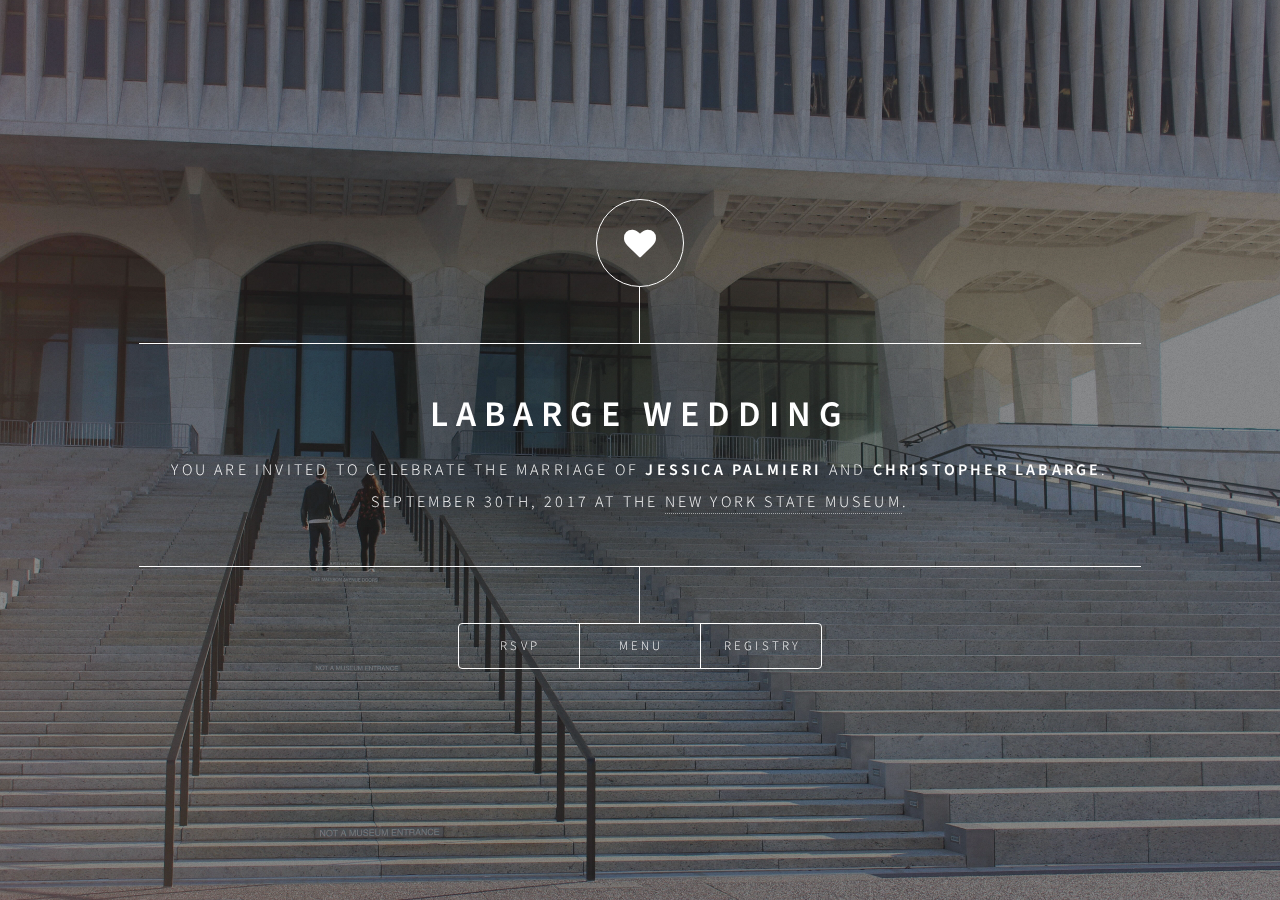
==== commit 10f9d057: "add menu" ====
--- a/index.html
+++ b/index.html
@@ -37,6 +37,8 @@
               <ul>
                 
                   <li><a href="#rsvp">RSVP</a></li>
+                
+                  <li><a href="#program_and_menu">menu</a></li>
                 
                   <li><a href="#registry">Registry</a></li>
                 
@@ -85,6 +87,13 @@
 </article>
 
             
+              <article id="program_and_menu">
+  <h1>Dinner Menu</h1>
+  <p><img height="100%" width="100%" src="/images/menu.jpg" alt="menu"></p>
+
+</article>
+
+            
               <article id="registry">
   <h1>Registry</h1>
   <div class="registry-options">
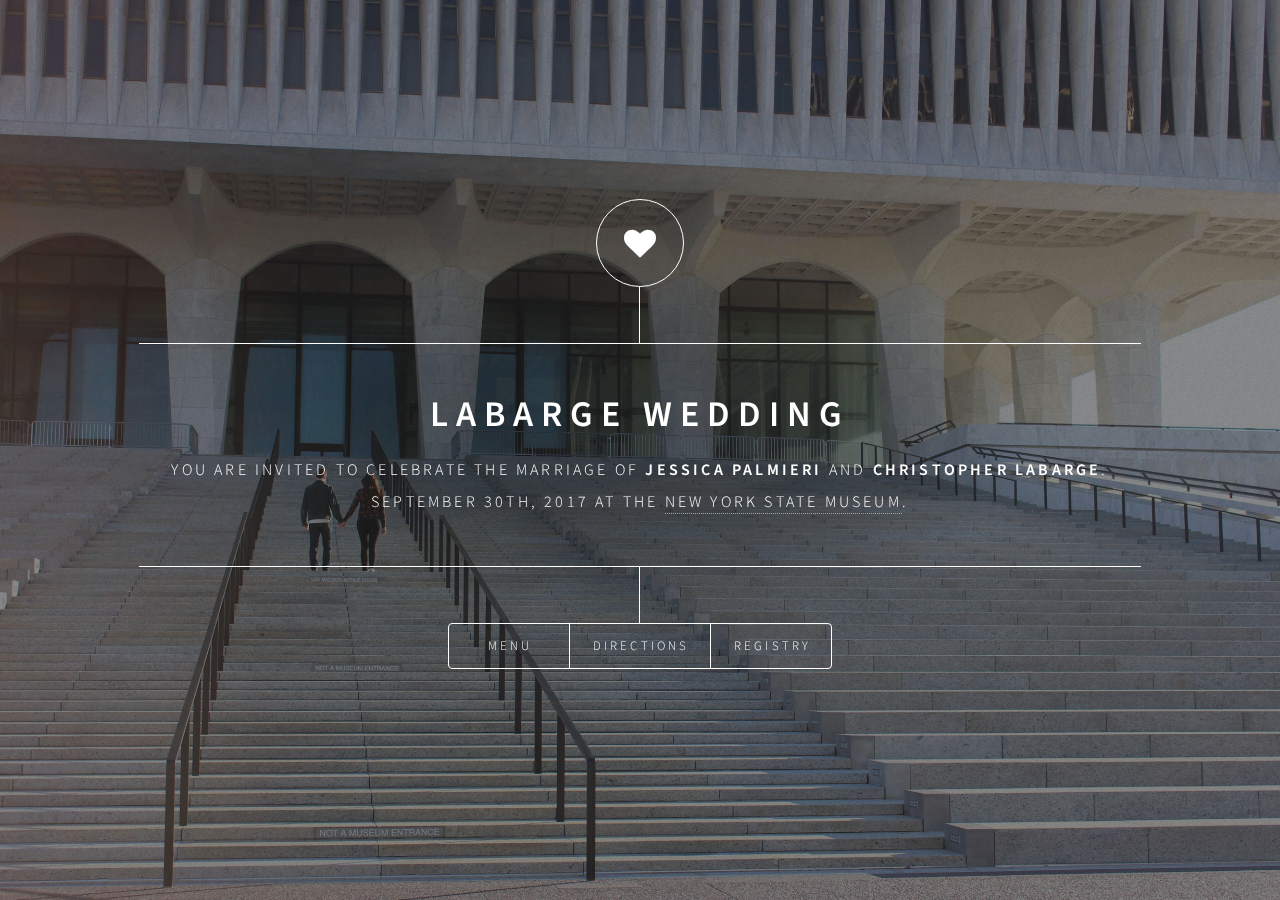
==== commit ee5894da: "add directions" ====
--- a/index.html
+++ b/index.html
@@ -36,9 +36,9 @@
             <nav>
               <ul>
                 
-                  <li><a href="#rsvp">RSVP</a></li>
+                  <li><a href="#program_and_menu">menu</a></li>
                 
-                  <li><a href="#program_and_menu">menu</a></li>
+                  <li><a href="#parking_directions">directions</a></li>
                 
                   <li><a href="#registry">Registry</a></li>
                 
@@ -49,47 +49,22 @@
         
           <div id="main">
             
-              <article id="rsvp">
-  <h1>RSVP</h1>
-  <p><form id="contactform" method="post" action="https://formspree.io/labargeintraining@gmail.com">
-    <div class="field">
-        <input type="text" name="name" id="name" placeholder="Name of Attendees (First & Last)"/>
-    </div>
-    <div class="field">
-        <input type="email" id="email" name="email" placeholder="Email">
-    </div>
-    <div class="field">
-        <textarea name="message" id="message" rows="4" placeholder="Message (Optional)"></textarea>
-    </div>
-    <ul class="actions">
-        <li><input type="submit" value="Send RSVP" class="special" /></li>
-        <li><input type="reset" value="Reset" /></li>
-    </ul>
-    <input type="hidden" name="_next" value="?sent#formspree" />
-    <input type="hidden" name="_subject" value="Subject for your mail like new message" />
-    <input type="text" name="_gotcha" style="display:none" />
-</form>
-<span id="contactformsent">Thank you for your message</span></p>
-
-<script>
-$(document).ready(function($) {
-    $(function(){
-        if (window.location.search == "?sent") {
-            $('#contactform').hide();
-            $('#contactformsent').show();
-        } else {
-            $('#contactformsent').hide();
-        }
-    });
-});
-</script>
+              <article id="program_and_menu">
+  <h1>Dinner Menu</h1>
+  <p><img style='margin-top: 25px;' height="100%" width="100%" src="/images/menu.jpg" alt="menu"></p>
 
 </article>
 
             
-              <article id="program_and_menu">
-  <h1>Dinner Menu</h1>
-  <p><img height="100%" width="100%" src="/images/menu.jpg" alt="menu"></p>
+              <article id="parking_directions">
+  <h1>Parking &amp; Directions</h1>
+  <p><b><a target="_blank" href="https://www.google.com/maps/dir//New+York+State+Museum,+222+Madison+Ave,+Albany,+NY+12230/@42.6482861,-73.7641374,17z/data=!4m15!1m6!3m5!1s0x89de0a3caa20a675:0xb8c16874ae7576bc!2sNew+York+State+Museum!8m2!3d42.6482861!4d-73.7619434!4m7!1m0!1m5!1m1!1s0x89de0a3caa20a675:0xb8c16874ae7576bc!2m2!1d-73.7619434!2d42.6482861">Click Here</a></b> for Google Map directions to the museum.  Just enter your current location.</p>
+
+<p>Ceremony starts at <b>5:30pm</b> sharp. Please arrive early</p>
+
+<p><img style='margin-top: 25px;' height="100%" width="100%" src="/images/parking.jpg" alt="menu"></p>
+
+<p>You may park in both Red & Green circled areas.  Once you park, walk towards Madison Ave.  If you park in the Green lot, take a left on Madison.  If you park in the Red lot, take a right on Madison.  The entrence to the Museum will be on Madison under an overpass (which is actually the staircase).  Walk in, and someone will direct you to the elevators.  Take the elevator up to the 4th floor.</p>
 
 </article>
 
--- a/css/main.css
+++ b/css/main.css
@@ -1177,6 +1177,7 @@
   text-transform: uppercase;
 }
 
+#rsvp .circular,
 .registry-options .circular {
   height: 160px;
   width: 160px;
@@ -1203,6 +1204,8 @@
   width: 70px;
 }
 
+
+
 .circular {
   border-radius: 100% !important;
 }
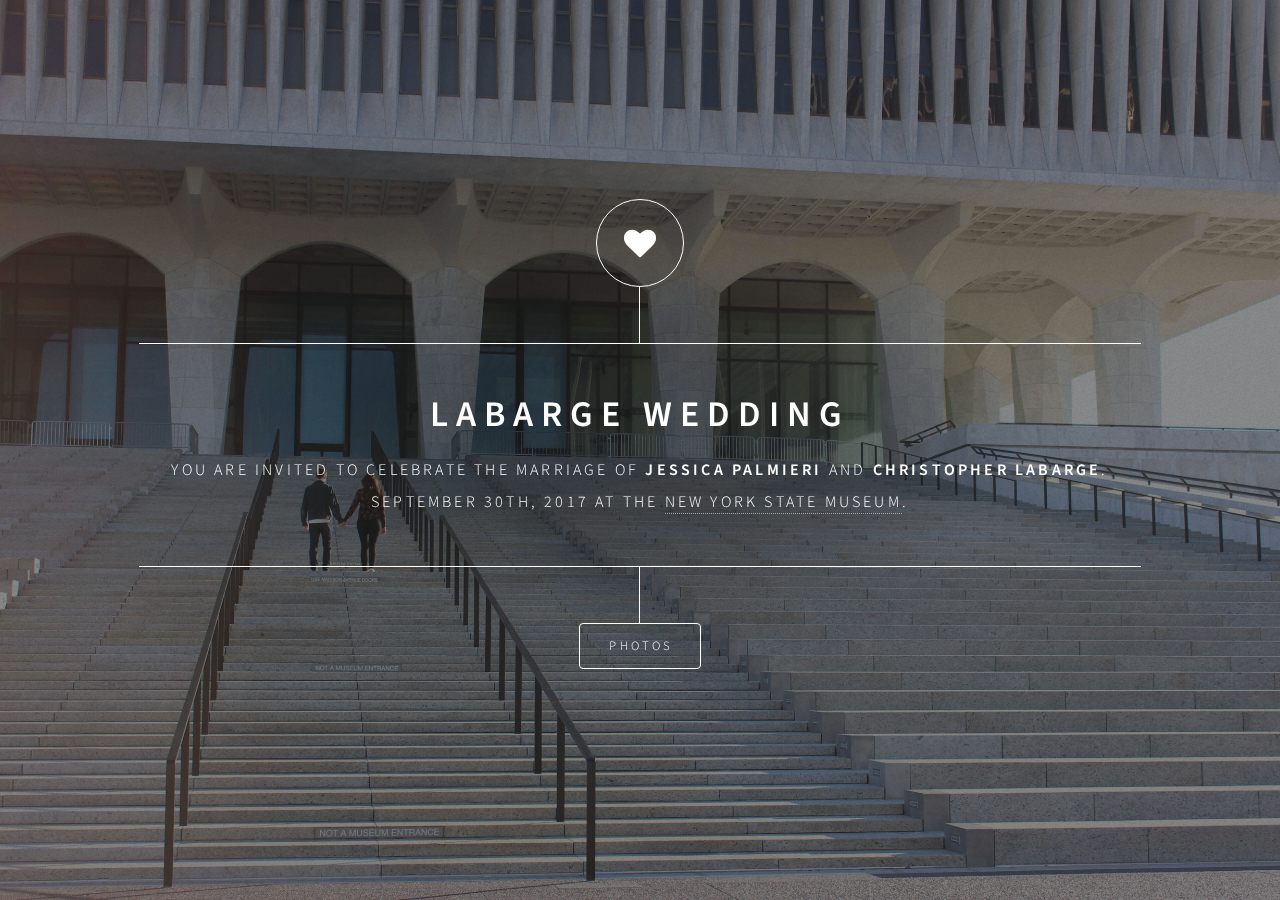
==== commit 455e071c: "add photos and gallery" ====
--- a/index.html
+++ b/index.html
@@ -36,11 +36,7 @@
             <nav>
               <ul>
                 
-                  <li><a href="#program_and_menu">menu</a></li>
-                
-                  <li><a href="#parking_directions">directions</a></li>
-                
-                  <li><a href="#registry">Registry</a></li>
+                  <li><a href="#photos">Photos</a></li>
                 
               </ul>
             </nav>
@@ -49,43 +45,3814 @@
         
           <div id="main">
             
-              <article id="program_and_menu">
-  <h1>Dinner Menu</h1>
-  <p><img style='margin-top: 25px;' height="100%" width="100%" src="/images/menu.jpg" alt="menu"></p>
+              <article id="photos">
+  <h1>Photos</h1>
+  <p>
 
-</article>
 
-            
-              <article id="parking_directions">
-  <h1>Parking &amp; Directions</h1>
-  <p><b><a target="_blank" href="https://www.google.com/maps/dir//New+York+State+Museum,+222+Madison+Ave,+Albany,+NY+12230/@42.6482861,-73.7641374,17z/data=!4m15!1m6!3m5!1s0x89de0a3caa20a675:0xb8c16874ae7576bc!2sNew+York+State+Museum!8m2!3d42.6482861!4d-73.7619434!4m7!1m0!1m5!1m1!1s0x89de0a3caa20a675:0xb8c16874ae7576bc!2m2!1d-73.7619434!2d42.6482861">Click Here</a></b> for Google Map directions to the museum.  Just enter your current location.</p>
 
-<p>Ceremony starts at <b>5:30pm</b> sharp. Please arrive early</p>
+  
 
-<p><img style='margin-top: 25px;' height="100%" width="100%" src="/images/parking.jpg" alt="menu"></p>
 
-<p>You may park in both Red & Green circled areas.  Once you park, walk towards Madison Ave.  If you park in the Green lot, take a left on Madison.  If you park in the Red lot, take a right on Madison.  The entrence to the Museum will be on Madison under an overpass (which is actually the staircase).  Walk in, and someone will direct you to the elevators.  Take the elevator up to the 4th floor.</p>
+<script src="https://code.jquery.com/jquery-1.12.4.min.js" integrity="sha256-ZosEbRLbNQzLpnKIkEdrPv7lOy9C27hHQ+Xp8a4MxAQ=" crossorigin="anonymous"></script>
+<script src="/js/load-photoswipe.js"></script>
 
-</article>
 
-            
-              <article id="registry">
-  <h1>Registry</h1>
-  <div class="registry-options">
-<img class="circular" src="/images/front-face.png" aria-hidden="true">
-<p>We are registered at following retailers:</p>
-<div class='retailer'>
-<i class="fa fa-amazon" aria-hidden="true"></i>
-<h2>Amazon</h2>
-<a target="_blank" href="https://www.amazon.com/wedding/share/Labargewedding" class='button'> Show Registry</a>
+<link rel="stylesheet" href="https://cdnjs.cloudflare.com/ajax/libs/photoswipe/4.1.1/photoswipe.min.css" integrity="sha256-sCl5PUOGMLfFYctzDW3MtRib0ctyUvI9Qsmq2wXOeBY=" crossorigin="anonymous" />
+<link rel="stylesheet" href="https://cdnjs.cloudflare.com/ajax/libs/photoswipe/4.1.1/default-skin/default-skin.min.css" integrity="sha256-BFeI1V+Vh1Rk37wswuOYn5lsTcaU96hGaI7OUVCLjPc=" crossorigin="anonymous" />
+<script src="https://cdnjs.cloudflare.com/ajax/libs/photoswipe/4.1.1/photoswipe.min.js" integrity="sha256-UplRCs9v4KXVJvVY+p+RSo5Q4ilAUXh7kpjyIP5odyc=" crossorigin="anonymous"></script>
+<script src="https://cdnjs.cloudflare.com/ajax/libs/photoswipe/4.1.1/photoswipe-ui-default.min.js" integrity="sha256-PWHOlUzc96pMc8ThwRIXPn8yH4NOLu42RQ0b9SpnpFk=" crossorigin="anonymous"></script>
+
+
+<div class="pswp" tabindex="-1" role="dialog" aria-hidden="true">
+
+<div class="pswp__bg"></div>
+
+<div class="pswp__scroll-wrap">
+    
+    <div class="pswp__container">
+      <div class="pswp__item"></div>
+      <div class="pswp__item"></div>
+      <div class="pswp__item"></div>
+    </div>
+    
+    <div class="pswp__ui pswp__ui--hidden">
+    <div class="pswp__top-bar">
+      
+      <div class="pswp__counter"></div>
+      <button class="pswp__button pswp__button--close" title="Close (Esc)"></button>
+      <button class="pswp__button pswp__button--share" title="Share"></button>
+      <button class="pswp__button pswp__button--fs" title="Toggle fullscreen"></button>
+      <button class="pswp__button pswp__button--zoom" title="Zoom in/out"></button>
+      
+      
+      <div class="pswp__preloader">
+        <div class="pswp__preloader__icn">
+          <div class="pswp__preloader__cut">
+            <div class="pswp__preloader__donut"></div>
+          </div>
+        </div>
+      </div>
+    </div>
+    <div class="pswp__share-modal pswp__share-modal--hidden pswp__single-tap">
+      <div class="pswp__share-tooltip"></div>
+    </div>
+    <button class="pswp__button pswp__button--arrow--left" title="Previous (arrow left)">
+    </button>
+    <button class="pswp__button pswp__button--arrow--right" title="Next (arrow right)">
+    </button>
+    <div class="pswp__caption">
+      <div class="pswp__caption__center"></div>
+    </div>
+    </div>
+    </div>
 </div>
 
-<div class='retailer'>
-<img src="/images/target-white.png" aria-hidden="true">
-<h2>Target</h2>
-<a target="_blank" href="https://www.target.com/gift-registry/giftgiver?registryId=554f61af25ef4650ab90e199b962acb7" class='button'> Show Registry</a>
+
+<link rel="stylesheet" href="/css/hugo-easy-gallery.css" />
+<div class="gallery caption-position-bottom caption-effect-slide hover-effect-zoom hover-transition" itemscope itemtype="http://schema.org/ImageGallery">
+				<div class="box">
+				  <figure itemprop="associatedMedia" itemscope itemtype="http://schema.org/ImageObject">
+				    <div class="img" style="background-image: url('http://labargewedding.com/images/photos/IMG_6004.JPG');" >
+				      <img itemprop="thumbnail" src="http://labargewedding.com/images/photos/IMG_6004.JPG" alt="I m g 6004" />
+				    </div>
+			      <figcaption>
+		          <p>I m g 6004</p>
+			      </figcaption>
+				    <a href="http://labargewedding.com/images/photos/IMG_6004.JPG" itemprop="contentUrl"></a>
+				  </figure>
+				</div>
+				<div class="box">
+				  <figure itemprop="associatedMedia" itemscope itemtype="http://schema.org/ImageObject">
+				    <div class="img" style="background-image: url('http://labargewedding.com/images/photos/IMG_6005.JPG');" >
+				      <img itemprop="thumbnail" src="http://labargewedding.com/images/photos/IMG_6005.JPG" alt="I m g 6005" />
+				    </div>
+			      <figcaption>
+		          <p>I m g 6005</p>
+			      </figcaption>
+				    <a href="http://labargewedding.com/images/photos/IMG_6005.JPG" itemprop="contentUrl"></a>
+				  </figure>
+				</div>
+				<div class="box">
+				  <figure itemprop="associatedMedia" itemscope itemtype="http://schema.org/ImageObject">
+				    <div class="img" style="background-image: url('http://labargewedding.com/images/photos/IMG_6006.JPG');" >
+				      <img itemprop="thumbnail" src="http://labargewedding.com/images/photos/IMG_6006.JPG" alt="I m g 6006" />
+				    </div>
+			      <figcaption>
+		          <p>I m g 6006</p>
+			      </figcaption>
+				    <a href="http://labargewedding.com/images/photos/IMG_6006.JPG" itemprop="contentUrl"></a>
+				  </figure>
+				</div>
+				<div class="box">
+				  <figure itemprop="associatedMedia" itemscope itemtype="http://schema.org/ImageObject">
+				    <div class="img" style="background-image: url('http://labargewedding.com/images/photos/IMG_6007.JPG');" >
+				      <img itemprop="thumbnail" src="http://labargewedding.com/images/photos/IMG_6007.JPG" alt="I m g 6007" />
+				    </div>
+			      <figcaption>
+		          <p>I m g 6007</p>
+			      </figcaption>
+				    <a href="http://labargewedding.com/images/photos/IMG_6007.JPG" itemprop="contentUrl"></a>
+				  </figure>
+				</div>
+				<div class="box">
+				  <figure itemprop="associatedMedia" itemscope itemtype="http://schema.org/ImageObject">
+				    <div class="img" style="background-image: url('http://labargewedding.com/images/photos/IMG_6008.JPG');" >
+				      <img itemprop="thumbnail" src="http://labargewedding.com/images/photos/IMG_6008.JPG" alt="I m g 6008" />
+				    </div>
+			      <figcaption>
+		          <p>I m g 6008</p>
+			      </figcaption>
+				    <a href="http://labargewedding.com/images/photos/IMG_6008.JPG" itemprop="contentUrl"></a>
+				  </figure>
+				</div>
+				<div class="box">
+				  <figure itemprop="associatedMedia" itemscope itemtype="http://schema.org/ImageObject">
+				    <div class="img" style="background-image: url('http://labargewedding.com/images/photos/IMG_6015.JPG');" >
+				      <img itemprop="thumbnail" src="http://labargewedding.com/images/photos/IMG_6015.JPG" alt="I m g 6015" />
+				    </div>
+			      <figcaption>
+		          <p>I m g 6015</p>
+			      </figcaption>
+				    <a href="http://labargewedding.com/images/photos/IMG_6015.JPG" itemprop="contentUrl"></a>
+				  </figure>
+				</div>
+				<div class="box">
+				  <figure itemprop="associatedMedia" itemscope itemtype="http://schema.org/ImageObject">
+				    <div class="img" style="background-image: url('http://labargewedding.com/images/photos/IMG_6017.JPG');" >
+				      <img itemprop="thumbnail" src="http://labargewedding.com/images/photos/IMG_6017.JPG" alt="I m g 6017" />
+				    </div>
+			      <figcaption>
+		          <p>I m g 6017</p>
+			      </figcaption>
+				    <a href="http://labargewedding.com/images/photos/IMG_6017.JPG" itemprop="contentUrl"></a>
+				  </figure>
+				</div>
+				<div class="box">
+				  <figure itemprop="associatedMedia" itemscope itemtype="http://schema.org/ImageObject">
+				    <div class="img" style="background-image: url('http://labargewedding.com/images/photos/IMG_6018.JPG');" >
+				      <img itemprop="thumbnail" src="http://labargewedding.com/images/photos/IMG_6018.JPG" alt="I m g 6018" />
+				    </div>
+			      <figcaption>
+		          <p>I m g 6018</p>
+			      </figcaption>
+				    <a href="http://labargewedding.com/images/photos/IMG_6018.JPG" itemprop="contentUrl"></a>
+				  </figure>
+				</div>
+				<div class="box">
+				  <figure itemprop="associatedMedia" itemscope itemtype="http://schema.org/ImageObject">
+				    <div class="img" style="background-image: url('http://labargewedding.com/images/photos/IMG_6019.JPG');" >
+				      <img itemprop="thumbnail" src="http://labargewedding.com/images/photos/IMG_6019.JPG" alt="I m g 6019" />
+				    </div>
+			      <figcaption>
+		          <p>I m g 6019</p>
+			      </figcaption>
+				    <a href="http://labargewedding.com/images/photos/IMG_6019.JPG" itemprop="contentUrl"></a>
+				  </figure>
+				</div>
+				<div class="box">
+				  <figure itemprop="associatedMedia" itemscope itemtype="http://schema.org/ImageObject">
+				    <div class="img" style="background-image: url('http://labargewedding.com/images/photos/IMG_6020.JPG');" >
+				      <img itemprop="thumbnail" src="http://labargewedding.com/images/photos/IMG_6020.JPG" alt="I m g 6020" />
+				    </div>
+			      <figcaption>
+		          <p>I m g 6020</p>
+			      </figcaption>
+				    <a href="http://labargewedding.com/images/photos/IMG_6020.JPG" itemprop="contentUrl"></a>
+				  </figure>
+				</div>
+				<div class="box">
+				  <figure itemprop="associatedMedia" itemscope itemtype="http://schema.org/ImageObject">
+				    <div class="img" style="background-image: url('http://labargewedding.com/images/photos/IMG_6021.JPG');" >
+				      <img itemprop="thumbnail" src="http://labargewedding.com/images/photos/IMG_6021.JPG" alt="I m g 6021" />
+				    </div>
+			      <figcaption>
+		          <p>I m g 6021</p>
+			      </figcaption>
+				    <a href="http://labargewedding.com/images/photos/IMG_6021.JPG" itemprop="contentUrl"></a>
+				  </figure>
+				</div>
+				<div class="box">
+				  <figure itemprop="associatedMedia" itemscope itemtype="http://schema.org/ImageObject">
+				    <div class="img" style="background-image: url('http://labargewedding.com/images/photos/IMG_6023.JPG');" >
+				      <img itemprop="thumbnail" src="http://labargewedding.com/images/photos/IMG_6023.JPG" alt="I m g 6023" />
+				    </div>
+			      <figcaption>
+		          <p>I m g 6023</p>
+			      </figcaption>
+				    <a href="http://labargewedding.com/images/photos/IMG_6023.JPG" itemprop="contentUrl"></a>
+				  </figure>
+				</div>
+				<div class="box">
+				  <figure itemprop="associatedMedia" itemscope itemtype="http://schema.org/ImageObject">
+				    <div class="img" style="background-image: url('http://labargewedding.com/images/photos/IMG_6024.JPG');" >
+				      <img itemprop="thumbnail" src="http://labargewedding.com/images/photos/IMG_6024.JPG" alt="I m g 6024" />
+				    </div>
+			      <figcaption>
+		          <p>I m g 6024</p>
+			      </figcaption>
+				    <a href="http://labargewedding.com/images/photos/IMG_6024.JPG" itemprop="contentUrl"></a>
+				  </figure>
+				</div>
+				<div class="box">
+				  <figure itemprop="associatedMedia" itemscope itemtype="http://schema.org/ImageObject">
+				    <div class="img" style="background-image: url('http://labargewedding.com/images/photos/IMG_6025.JPG');" >
+				      <img itemprop="thumbnail" src="http://labargewedding.com/images/photos/IMG_6025.JPG" alt="I m g 6025" />
+				    </div>
+			      <figcaption>
+		          <p>I m g 6025</p>
+			      </figcaption>
+				    <a href="http://labargewedding.com/images/photos/IMG_6025.JPG" itemprop="contentUrl"></a>
+				  </figure>
+				</div>
+				<div class="box">
+				  <figure itemprop="associatedMedia" itemscope itemtype="http://schema.org/ImageObject">
+				    <div class="img" style="background-image: url('http://labargewedding.com/images/photos/IMG_6028.JPG');" >
+				      <img itemprop="thumbnail" src="http://labargewedding.com/images/photos/IMG_6028.JPG" alt="I m g 6028" />
+				    </div>
+			      <figcaption>
+		          <p>I m g 6028</p>
+			      </figcaption>
+				    <a href="http://labargewedding.com/images/photos/IMG_6028.JPG" itemprop="contentUrl"></a>
+				  </figure>
+				</div>
+				<div class="box">
+				  <figure itemprop="associatedMedia" itemscope itemtype="http://schema.org/ImageObject">
+				    <div class="img" style="background-image: url('http://labargewedding.com/images/photos/IMG_6029.JPG');" >
+				      <img itemprop="thumbnail" src="http://labargewedding.com/images/photos/IMG_6029.JPG" alt="I m g 6029" />
+				    </div>
+			      <figcaption>
+		          <p>I m g 6029</p>
+			      </figcaption>
+				    <a href="http://labargewedding.com/images/photos/IMG_6029.JPG" itemprop="contentUrl"></a>
+				  </figure>
+				</div>
+				<div class="box">
+				  <figure itemprop="associatedMedia" itemscope itemtype="http://schema.org/ImageObject">
+				    <div class="img" style="background-image: url('http://labargewedding.com/images/photos/IMG_6030.JPG');" >
+				      <img itemprop="thumbnail" src="http://labargewedding.com/images/photos/IMG_6030.JPG" alt="I m g 6030" />
+				    </div>
+			      <figcaption>
+		          <p>I m g 6030</p>
+			      </figcaption>
+				    <a href="http://labargewedding.com/images/photos/IMG_6030.JPG" itemprop="contentUrl"></a>
+				  </figure>
+				</div>
+				<div class="box">
+				  <figure itemprop="associatedMedia" itemscope itemtype="http://schema.org/ImageObject">
+				    <div class="img" style="background-image: url('http://labargewedding.com/images/photos/IMG_6031.JPG');" >
+				      <img itemprop="thumbnail" src="http://labargewedding.com/images/photos/IMG_6031.JPG" alt="I m g 6031" />
+				    </div>
+			      <figcaption>
+		          <p>I m g 6031</p>
+			      </figcaption>
+				    <a href="http://labargewedding.com/images/photos/IMG_6031.JPG" itemprop="contentUrl"></a>
+				  </figure>
+				</div>
+				<div class="box">
+				  <figure itemprop="associatedMedia" itemscope itemtype="http://schema.org/ImageObject">
+				    <div class="img" style="background-image: url('http://labargewedding.com/images/photos/IMG_6033.JPG');" >
+				      <img itemprop="thumbnail" src="http://labargewedding.com/images/photos/IMG_6033.JPG" alt="I m g 6033" />
+				    </div>
+			      <figcaption>
+		          <p>I m g 6033</p>
+			      </figcaption>
+				    <a href="http://labargewedding.com/images/photos/IMG_6033.JPG" itemprop="contentUrl"></a>
+				  </figure>
+				</div>
+				<div class="box">
+				  <figure itemprop="associatedMedia" itemscope itemtype="http://schema.org/ImageObject">
+				    <div class="img" style="background-image: url('http://labargewedding.com/images/photos/IMG_6034.JPG');" >
+				      <img itemprop="thumbnail" src="http://labargewedding.com/images/photos/IMG_6034.JPG" alt="I m g 6034" />
+				    </div>
+			      <figcaption>
+		          <p>I m g 6034</p>
+			      </figcaption>
+				    <a href="http://labargewedding.com/images/photos/IMG_6034.JPG" itemprop="contentUrl"></a>
+				  </figure>
+				</div>
+				<div class="box">
+				  <figure itemprop="associatedMedia" itemscope itemtype="http://schema.org/ImageObject">
+				    <div class="img" style="background-image: url('http://labargewedding.com/images/photos/IMG_6035.JPG');" >
+				      <img itemprop="thumbnail" src="http://labargewedding.com/images/photos/IMG_6035.JPG" alt="I m g 6035" />
+				    </div>
+			      <figcaption>
+		          <p>I m g 6035</p>
+			      </figcaption>
+				    <a href="http://labargewedding.com/images/photos/IMG_6035.JPG" itemprop="contentUrl"></a>
+				  </figure>
+				</div>
+				<div class="box">
+				  <figure itemprop="associatedMedia" itemscope itemtype="http://schema.org/ImageObject">
+				    <div class="img" style="background-image: url('http://labargewedding.com/images/photos/IMG_6036.JPG');" >
+				      <img itemprop="thumbnail" src="http://labargewedding.com/images/photos/IMG_6036.JPG" alt="I m g 6036" />
+				    </div>
+			      <figcaption>
+		          <p>I m g 6036</p>
+			      </figcaption>
+				    <a href="http://labargewedding.com/images/photos/IMG_6036.JPG" itemprop="contentUrl"></a>
+				  </figure>
+				</div>
+				<div class="box">
+				  <figure itemprop="associatedMedia" itemscope itemtype="http://schema.org/ImageObject">
+				    <div class="img" style="background-image: url('http://labargewedding.com/images/photos/IMG_6037.JPG');" >
+				      <img itemprop="thumbnail" src="http://labargewedding.com/images/photos/IMG_6037.JPG" alt="I m g 6037" />
+				    </div>
+			      <figcaption>
+		          <p>I m g 6037</p>
+			      </figcaption>
+				    <a href="http://labargewedding.com/images/photos/IMG_6037.JPG" itemprop="contentUrl"></a>
+				  </figure>
+				</div>
+				<div class="box">
+				  <figure itemprop="associatedMedia" itemscope itemtype="http://schema.org/ImageObject">
+				    <div class="img" style="background-image: url('http://labargewedding.com/images/photos/IMG_6038.JPG');" >
+				      <img itemprop="thumbnail" src="http://labargewedding.com/images/photos/IMG_6038.JPG" alt="I m g 6038" />
+				    </div>
+			      <figcaption>
+		          <p>I m g 6038</p>
+			      </figcaption>
+				    <a href="http://labargewedding.com/images/photos/IMG_6038.JPG" itemprop="contentUrl"></a>
+				  </figure>
+				</div>
+				<div class="box">
+				  <figure itemprop="associatedMedia" itemscope itemtype="http://schema.org/ImageObject">
+				    <div class="img" style="background-image: url('http://labargewedding.com/images/photos/IMG_6039.JPG');" >
+				      <img itemprop="thumbnail" src="http://labargewedding.com/images/photos/IMG_6039.JPG" alt="I m g 6039" />
+				    </div>
+			      <figcaption>
+		          <p>I m g 6039</p>
+			      </figcaption>
+				    <a href="http://labargewedding.com/images/photos/IMG_6039.JPG" itemprop="contentUrl"></a>
+				  </figure>
+				</div>
+				<div class="box">
+				  <figure itemprop="associatedMedia" itemscope itemtype="http://schema.org/ImageObject">
+				    <div class="img" style="background-image: url('http://labargewedding.com/images/photos/IMG_6040.JPG');" >
+				      <img itemprop="thumbnail" src="http://labargewedding.com/images/photos/IMG_6040.JPG" alt="I m g 6040" />
+				    </div>
+			      <figcaption>
+		          <p>I m g 6040</p>
+			      </figcaption>
+				    <a href="http://labargewedding.com/images/photos/IMG_6040.JPG" itemprop="contentUrl"></a>
+				  </figure>
+				</div>
+				<div class="box">
+				  <figure itemprop="associatedMedia" itemscope itemtype="http://schema.org/ImageObject">
+				    <div class="img" style="background-image: url('http://labargewedding.com/images/photos/IMG_6041.JPG');" >
+				      <img itemprop="thumbnail" src="http://labargewedding.com/images/photos/IMG_6041.JPG" alt="I m g 6041" />
+				    </div>
+			      <figcaption>
+		          <p>I m g 6041</p>
+			      </figcaption>
+				    <a href="http://labargewedding.com/images/photos/IMG_6041.JPG" itemprop="contentUrl"></a>
+				  </figure>
+				</div>
+				<div class="box">
+				  <figure itemprop="associatedMedia" itemscope itemtype="http://schema.org/ImageObject">
+				    <div class="img" style="background-image: url('http://labargewedding.com/images/photos/IMG_6042.JPG');" >
+				      <img itemprop="thumbnail" src="http://labargewedding.com/images/photos/IMG_6042.JPG" alt="I m g 6042" />
+				    </div>
+			      <figcaption>
+		          <p>I m g 6042</p>
+			      </figcaption>
+				    <a href="http://labargewedding.com/images/photos/IMG_6042.JPG" itemprop="contentUrl"></a>
+				  </figure>
+				</div>
+				<div class="box">
+				  <figure itemprop="associatedMedia" itemscope itemtype="http://schema.org/ImageObject">
+				    <div class="img" style="background-image: url('http://labargewedding.com/images/photos/IMG_6043.JPG');" >
+				      <img itemprop="thumbnail" src="http://labargewedding.com/images/photos/IMG_6043.JPG" alt="I m g 6043" />
+				    </div>
+			      <figcaption>
+		          <p>I m g 6043</p>
+			      </figcaption>
+				    <a href="http://labargewedding.com/images/photos/IMG_6043.JPG" itemprop="contentUrl"></a>
+				  </figure>
+				</div>
+				<div class="box">
+				  <figure itemprop="associatedMedia" itemscope itemtype="http://schema.org/ImageObject">
+				    <div class="img" style="background-image: url('http://labargewedding.com/images/photos/IMG_6044.JPG');" >
+				      <img itemprop="thumbnail" src="http://labargewedding.com/images/photos/IMG_6044.JPG" alt="I m g 6044" />
+				    </div>
+			      <figcaption>
+		          <p>I m g 6044</p>
+			      </figcaption>
+				    <a href="http://labargewedding.com/images/photos/IMG_6044.JPG" itemprop="contentUrl"></a>
+				  </figure>
+				</div>
+				<div class="box">
+				  <figure itemprop="associatedMedia" itemscope itemtype="http://schema.org/ImageObject">
+				    <div class="img" style="background-image: url('http://labargewedding.com/images/photos/IMG_6045.JPG');" >
+				      <img itemprop="thumbnail" src="http://labargewedding.com/images/photos/IMG_6045.JPG" alt="I m g 6045" />
+				    </div>
+			      <figcaption>
+		          <p>I m g 6045</p>
+			      </figcaption>
+				    <a href="http://labargewedding.com/images/photos/IMG_6045.JPG" itemprop="contentUrl"></a>
+				  </figure>
+				</div>
+				<div class="box">
+				  <figure itemprop="associatedMedia" itemscope itemtype="http://schema.org/ImageObject">
+				    <div class="img" style="background-image: url('http://labargewedding.com/images/photos/IMG_6046.JPG');" >
+				      <img itemprop="thumbnail" src="http://labargewedding.com/images/photos/IMG_6046.JPG" alt="I m g 6046" />
+				    </div>
+			      <figcaption>
+		          <p>I m g 6046</p>
+			      </figcaption>
+				    <a href="http://labargewedding.com/images/photos/IMG_6046.JPG" itemprop="contentUrl"></a>
+				  </figure>
+				</div>
+				<div class="box">
+				  <figure itemprop="associatedMedia" itemscope itemtype="http://schema.org/ImageObject">
+				    <div class="img" style="background-image: url('http://labargewedding.com/images/photos/IMG_6047.JPG');" >
+				      <img itemprop="thumbnail" src="http://labargewedding.com/images/photos/IMG_6047.JPG" alt="I m g 6047" />
+				    </div>
+			      <figcaption>
+		          <p>I m g 6047</p>
+			      </figcaption>
+				    <a href="http://labargewedding.com/images/photos/IMG_6047.JPG" itemprop="contentUrl"></a>
+				  </figure>
+				</div>
+				<div class="box">
+				  <figure itemprop="associatedMedia" itemscope itemtype="http://schema.org/ImageObject">
+				    <div class="img" style="background-image: url('http://labargewedding.com/images/photos/IMG_6048.JPG');" >
+				      <img itemprop="thumbnail" src="http://labargewedding.com/images/photos/IMG_6048.JPG" alt="I m g 6048" />
+				    </div>
+			      <figcaption>
+		          <p>I m g 6048</p>
+			      </figcaption>
+				    <a href="http://labargewedding.com/images/photos/IMG_6048.JPG" itemprop="contentUrl"></a>
+				  </figure>
+				</div>
+				<div class="box">
+				  <figure itemprop="associatedMedia" itemscope itemtype="http://schema.org/ImageObject">
+				    <div class="img" style="background-image: url('http://labargewedding.com/images/photos/IMG_6049.JPG');" >
+				      <img itemprop="thumbnail" src="http://labargewedding.com/images/photos/IMG_6049.JPG" alt="I m g 6049" />
+				    </div>
+			      <figcaption>
+		          <p>I m g 6049</p>
+			      </figcaption>
+				    <a href="http://labargewedding.com/images/photos/IMG_6049.JPG" itemprop="contentUrl"></a>
+				  </figure>
+				</div>
+				<div class="box">
+				  <figure itemprop="associatedMedia" itemscope itemtype="http://schema.org/ImageObject">
+				    <div class="img" style="background-image: url('http://labargewedding.com/images/photos/IMG_6050.JPG');" >
+				      <img itemprop="thumbnail" src="http://labargewedding.com/images/photos/IMG_6050.JPG" alt="I m g 6050" />
+				    </div>
+			      <figcaption>
+		          <p>I m g 6050</p>
+			      </figcaption>
+				    <a href="http://labargewedding.com/images/photos/IMG_6050.JPG" itemprop="contentUrl"></a>
+				  </figure>
+				</div>
+				<div class="box">
+				  <figure itemprop="associatedMedia" itemscope itemtype="http://schema.org/ImageObject">
+				    <div class="img" style="background-image: url('http://labargewedding.com/images/photos/IMG_6051.JPG');" >
+				      <img itemprop="thumbnail" src="http://labargewedding.com/images/photos/IMG_6051.JPG" alt="I m g 6051" />
+				    </div>
+			      <figcaption>
+		          <p>I m g 6051</p>
+			      </figcaption>
+				    <a href="http://labargewedding.com/images/photos/IMG_6051.JPG" itemprop="contentUrl"></a>
+				  </figure>
+				</div>
+				<div class="box">
+				  <figure itemprop="associatedMedia" itemscope itemtype="http://schema.org/ImageObject">
+				    <div class="img" style="background-image: url('http://labargewedding.com/images/photos/IMG_6052.JPG');" >
+				      <img itemprop="thumbnail" src="http://labargewedding.com/images/photos/IMG_6052.JPG" alt="I m g 6052" />
+				    </div>
+			      <figcaption>
+		          <p>I m g 6052</p>
+			      </figcaption>
+				    <a href="http://labargewedding.com/images/photos/IMG_6052.JPG" itemprop="contentUrl"></a>
+				  </figure>
+				</div>
+				<div class="box">
+				  <figure itemprop="associatedMedia" itemscope itemtype="http://schema.org/ImageObject">
+				    <div class="img" style="background-image: url('http://labargewedding.com/images/photos/IMG_6054.JPG');" >
+				      <img itemprop="thumbnail" src="http://labargewedding.com/images/photos/IMG_6054.JPG" alt="I m g 6054" />
+				    </div>
+			      <figcaption>
+		          <p>I m g 6054</p>
+			      </figcaption>
+				    <a href="http://labargewedding.com/images/photos/IMG_6054.JPG" itemprop="contentUrl"></a>
+				  </figure>
+				</div>
+				<div class="box">
+				  <figure itemprop="associatedMedia" itemscope itemtype="http://schema.org/ImageObject">
+				    <div class="img" style="background-image: url('http://labargewedding.com/images/photos/IMG_6055.JPG');" >
+				      <img itemprop="thumbnail" src="http://labargewedding.com/images/photos/IMG_6055.JPG" alt="I m g 6055" />
+				    </div>
+			      <figcaption>
+		          <p>I m g 6055</p>
+			      </figcaption>
+				    <a href="http://labargewedding.com/images/photos/IMG_6055.JPG" itemprop="contentUrl"></a>
+				  </figure>
+				</div>
+				<div class="box">
+				  <figure itemprop="associatedMedia" itemscope itemtype="http://schema.org/ImageObject">
+				    <div class="img" style="background-image: url('http://labargewedding.com/images/photos/IMG_6056.JPG');" >
+				      <img itemprop="thumbnail" src="http://labargewedding.com/images/photos/IMG_6056.JPG" alt="I m g 6056" />
+				    </div>
+			      <figcaption>
+		          <p>I m g 6056</p>
+			      </figcaption>
+				    <a href="http://labargewedding.com/images/photos/IMG_6056.JPG" itemprop="contentUrl"></a>
+				  </figure>
+				</div>
+				<div class="box">
+				  <figure itemprop="associatedMedia" itemscope itemtype="http://schema.org/ImageObject">
+				    <div class="img" style="background-image: url('http://labargewedding.com/images/photos/IMG_6057.JPG');" >
+				      <img itemprop="thumbnail" src="http://labargewedding.com/images/photos/IMG_6057.JPG" alt="I m g 6057" />
+				    </div>
+			      <figcaption>
+		          <p>I m g 6057</p>
+			      </figcaption>
+				    <a href="http://labargewedding.com/images/photos/IMG_6057.JPG" itemprop="contentUrl"></a>
+				  </figure>
+				</div>
+				<div class="box">
+				  <figure itemprop="associatedMedia" itemscope itemtype="http://schema.org/ImageObject">
+				    <div class="img" style="background-image: url('http://labargewedding.com/images/photos/IMG_6058.JPG');" >
+				      <img itemprop="thumbnail" src="http://labargewedding.com/images/photos/IMG_6058.JPG" alt="I m g 6058" />
+				    </div>
+			      <figcaption>
+		          <p>I m g 6058</p>
+			      </figcaption>
+				    <a href="http://labargewedding.com/images/photos/IMG_6058.JPG" itemprop="contentUrl"></a>
+				  </figure>
+				</div>
+				<div class="box">
+				  <figure itemprop="associatedMedia" itemscope itemtype="http://schema.org/ImageObject">
+				    <div class="img" style="background-image: url('http://labargewedding.com/images/photos/IMG_6059.JPG');" >
+				      <img itemprop="thumbnail" src="http://labargewedding.com/images/photos/IMG_6059.JPG" alt="I m g 6059" />
+				    </div>
+			      <figcaption>
+		          <p>I m g 6059</p>
+			      </figcaption>
+				    <a href="http://labargewedding.com/images/photos/IMG_6059.JPG" itemprop="contentUrl"></a>
+				  </figure>
+				</div>
+				<div class="box">
+				  <figure itemprop="associatedMedia" itemscope itemtype="http://schema.org/ImageObject">
+				    <div class="img" style="background-image: url('http://labargewedding.com/images/photos/IMG_6060.JPG');" >
+				      <img itemprop="thumbnail" src="http://labargewedding.com/images/photos/IMG_6060.JPG" alt="I m g 6060" />
+				    </div>
+			      <figcaption>
+		          <p>I m g 6060</p>
+			      </figcaption>
+				    <a href="http://labargewedding.com/images/photos/IMG_6060.JPG" itemprop="contentUrl"></a>
+				  </figure>
+				</div>
+				<div class="box">
+				  <figure itemprop="associatedMedia" itemscope itemtype="http://schema.org/ImageObject">
+				    <div class="img" style="background-image: url('http://labargewedding.com/images/photos/IMG_6062.JPG');" >
+				      <img itemprop="thumbnail" src="http://labargewedding.com/images/photos/IMG_6062.JPG" alt="I m g 6062" />
+				    </div>
+			      <figcaption>
+		          <p>I m g 6062</p>
+			      </figcaption>
+				    <a href="http://labargewedding.com/images/photos/IMG_6062.JPG" itemprop="contentUrl"></a>
+				  </figure>
+				</div>
+				<div class="box">
+				  <figure itemprop="associatedMedia" itemscope itemtype="http://schema.org/ImageObject">
+				    <div class="img" style="background-image: url('http://labargewedding.com/images/photos/IMG_6063.JPG');" >
+				      <img itemprop="thumbnail" src="http://labargewedding.com/images/photos/IMG_6063.JPG" alt="I m g 6063" />
+				    </div>
+			      <figcaption>
+		          <p>I m g 6063</p>
+			      </figcaption>
+				    <a href="http://labargewedding.com/images/photos/IMG_6063.JPG" itemprop="contentUrl"></a>
+				  </figure>
+				</div>
+				<div class="box">
+				  <figure itemprop="associatedMedia" itemscope itemtype="http://schema.org/ImageObject">
+				    <div class="img" style="background-image: url('http://labargewedding.com/images/photos/IMG_6064.JPG');" >
+				      <img itemprop="thumbnail" src="http://labargewedding.com/images/photos/IMG_6064.JPG" alt="I m g 6064" />
+				    </div>
+			      <figcaption>
+		          <p>I m g 6064</p>
+			      </figcaption>
+				    <a href="http://labargewedding.com/images/photos/IMG_6064.JPG" itemprop="contentUrl"></a>
+				  </figure>
+				</div>
+				<div class="box">
+				  <figure itemprop="associatedMedia" itemscope itemtype="http://schema.org/ImageObject">
+				    <div class="img" style="background-image: url('http://labargewedding.com/images/photos/IMG_6065.JPG');" >
+				      <img itemprop="thumbnail" src="http://labargewedding.com/images/photos/IMG_6065.JPG" alt="I m g 6065" />
+				    </div>
+			      <figcaption>
+		          <p>I m g 6065</p>
+			      </figcaption>
+				    <a href="http://labargewedding.com/images/photos/IMG_6065.JPG" itemprop="contentUrl"></a>
+				  </figure>
+				</div>
+				<div class="box">
+				  <figure itemprop="associatedMedia" itemscope itemtype="http://schema.org/ImageObject">
+				    <div class="img" style="background-image: url('http://labargewedding.com/images/photos/IMG_6066.JPG');" >
+				      <img itemprop="thumbnail" src="http://labargewedding.com/images/photos/IMG_6066.JPG" alt="I m g 6066" />
+				    </div>
+			      <figcaption>
+		          <p>I m g 6066</p>
+			      </figcaption>
+				    <a href="http://labargewedding.com/images/photos/IMG_6066.JPG" itemprop="contentUrl"></a>
+				  </figure>
+				</div>
+				<div class="box">
+				  <figure itemprop="associatedMedia" itemscope itemtype="http://schema.org/ImageObject">
+				    <div class="img" style="background-image: url('http://labargewedding.com/images/photos/IMG_6067.JPG');" >
+				      <img itemprop="thumbnail" src="http://labargewedding.com/images/photos/IMG_6067.JPG" alt="I m g 6067" />
+				    </div>
+			      <figcaption>
+		          <p>I m g 6067</p>
+			      </figcaption>
+				    <a href="http://labargewedding.com/images/photos/IMG_6067.JPG" itemprop="contentUrl"></a>
+				  </figure>
+				</div>
+				<div class="box">
+				  <figure itemprop="associatedMedia" itemscope itemtype="http://schema.org/ImageObject">
+				    <div class="img" style="background-image: url('http://labargewedding.com/images/photos/IMG_6068.JPG');" >
+				      <img itemprop="thumbnail" src="http://labargewedding.com/images/photos/IMG_6068.JPG" alt="I m g 6068" />
+				    </div>
+			      <figcaption>
+		          <p>I m g 6068</p>
+			      </figcaption>
+				    <a href="http://labargewedding.com/images/photos/IMG_6068.JPG" itemprop="contentUrl"></a>
+				  </figure>
+				</div>
+				<div class="box">
+				  <figure itemprop="associatedMedia" itemscope itemtype="http://schema.org/ImageObject">
+				    <div class="img" style="background-image: url('http://labargewedding.com/images/photos/IMG_6069.JPG');" >
+				      <img itemprop="thumbnail" src="http://labargewedding.com/images/photos/IMG_6069.JPG" alt="I m g 6069" />
+				    </div>
+			      <figcaption>
+		          <p>I m g 6069</p>
+			      </figcaption>
+				    <a href="http://labargewedding.com/images/photos/IMG_6069.JPG" itemprop="contentUrl"></a>
+				  </figure>
+				</div>
+				<div class="box">
+				  <figure itemprop="associatedMedia" itemscope itemtype="http://schema.org/ImageObject">
+				    <div class="img" style="background-image: url('http://labargewedding.com/images/photos/IMG_6070.JPG');" >
+				      <img itemprop="thumbnail" src="http://labargewedding.com/images/photos/IMG_6070.JPG" alt="I m g 6070" />
+				    </div>
+			      <figcaption>
+		          <p>I m g 6070</p>
+			      </figcaption>
+				    <a href="http://labargewedding.com/images/photos/IMG_6070.JPG" itemprop="contentUrl"></a>
+				  </figure>
+				</div>
+				<div class="box">
+				  <figure itemprop="associatedMedia" itemscope itemtype="http://schema.org/ImageObject">
+				    <div class="img" style="background-image: url('http://labargewedding.com/images/photos/IMG_6071.JPG');" >
+				      <img itemprop="thumbnail" src="http://labargewedding.com/images/photos/IMG_6071.JPG" alt="I m g 6071" />
+				    </div>
+			      <figcaption>
+		          <p>I m g 6071</p>
+			      </figcaption>
+				    <a href="http://labargewedding.com/images/photos/IMG_6071.JPG" itemprop="contentUrl"></a>
+				  </figure>
+				</div>
+				<div class="box">
+				  <figure itemprop="associatedMedia" itemscope itemtype="http://schema.org/ImageObject">
+				    <div class="img" style="background-image: url('http://labargewedding.com/images/photos/IMG_6072.JPG');" >
+				      <img itemprop="thumbnail" src="http://labargewedding.com/images/photos/IMG_6072.JPG" alt="I m g 6072" />
+				    </div>
+			      <figcaption>
+		          <p>I m g 6072</p>
+			      </figcaption>
+				    <a href="http://labargewedding.com/images/photos/IMG_6072.JPG" itemprop="contentUrl"></a>
+				  </figure>
+				</div>
+				<div class="box">
+				  <figure itemprop="associatedMedia" itemscope itemtype="http://schema.org/ImageObject">
+				    <div class="img" style="background-image: url('http://labargewedding.com/images/photos/IMG_6073.JPG');" >
+				      <img itemprop="thumbnail" src="http://labargewedding.com/images/photos/IMG_6073.JPG" alt="I m g 6073" />
+				    </div>
+			      <figcaption>
+		          <p>I m g 6073</p>
+			      </figcaption>
+				    <a href="http://labargewedding.com/images/photos/IMG_6073.JPG" itemprop="contentUrl"></a>
+				  </figure>
+				</div>
+				<div class="box">
+				  <figure itemprop="associatedMedia" itemscope itemtype="http://schema.org/ImageObject">
+				    <div class="img" style="background-image: url('http://labargewedding.com/images/photos/IMG_6074.JPG');" >
+				      <img itemprop="thumbnail" src="http://labargewedding.com/images/photos/IMG_6074.JPG" alt="I m g 6074" />
+				    </div>
+			      <figcaption>
+		          <p>I m g 6074</p>
+			      </figcaption>
+				    <a href="http://labargewedding.com/images/photos/IMG_6074.JPG" itemprop="contentUrl"></a>
+				  </figure>
+				</div>
+				<div class="box">
+				  <figure itemprop="associatedMedia" itemscope itemtype="http://schema.org/ImageObject">
+				    <div class="img" style="background-image: url('http://labargewedding.com/images/photos/IMG_6075.JPG');" >
+				      <img itemprop="thumbnail" src="http://labargewedding.com/images/photos/IMG_6075.JPG" alt="I m g 6075" />
+				    </div>
+			      <figcaption>
+		          <p>I m g 6075</p>
+			      </figcaption>
+				    <a href="http://labargewedding.com/images/photos/IMG_6075.JPG" itemprop="contentUrl"></a>
+				  </figure>
+				</div>
+				<div class="box">
+				  <figure itemprop="associatedMedia" itemscope itemtype="http://schema.org/ImageObject">
+				    <div class="img" style="background-image: url('http://labargewedding.com/images/photos/IMG_6076.JPG');" >
+				      <img itemprop="thumbnail" src="http://labargewedding.com/images/photos/IMG_6076.JPG" alt="I m g 6076" />
+				    </div>
+			      <figcaption>
+		          <p>I m g 6076</p>
+			      </figcaption>
+				    <a href="http://labargewedding.com/images/photos/IMG_6076.JPG" itemprop="contentUrl"></a>
+				  </figure>
+				</div>
+				<div class="box">
+				  <figure itemprop="associatedMedia" itemscope itemtype="http://schema.org/ImageObject">
+				    <div class="img" style="background-image: url('http://labargewedding.com/images/photos/IMG_6077.JPG');" >
+				      <img itemprop="thumbnail" src="http://labargewedding.com/images/photos/IMG_6077.JPG" alt="I m g 6077" />
+				    </div>
+			      <figcaption>
+		          <p>I m g 6077</p>
+			      </figcaption>
+				    <a href="http://labargewedding.com/images/photos/IMG_6077.JPG" itemprop="contentUrl"></a>
+				  </figure>
+				</div>
+				<div class="box">
+				  <figure itemprop="associatedMedia" itemscope itemtype="http://schema.org/ImageObject">
+				    <div class="img" style="background-image: url('http://labargewedding.com/images/photos/IMG_6078.JPG');" >
+				      <img itemprop="thumbnail" src="http://labargewedding.com/images/photos/IMG_6078.JPG" alt="I m g 6078" />
+				    </div>
+			      <figcaption>
+		          <p>I m g 6078</p>
+			      </figcaption>
+				    <a href="http://labargewedding.com/images/photos/IMG_6078.JPG" itemprop="contentUrl"></a>
+				  </figure>
+				</div>
+				<div class="box">
+				  <figure itemprop="associatedMedia" itemscope itemtype="http://schema.org/ImageObject">
+				    <div class="img" style="background-image: url('http://labargewedding.com/images/photos/IMG_6079.JPG');" >
+				      <img itemprop="thumbnail" src="http://labargewedding.com/images/photos/IMG_6079.JPG" alt="I m g 6079" />
+				    </div>
+			      <figcaption>
+		          <p>I m g 6079</p>
+			      </figcaption>
+				    <a href="http://labargewedding.com/images/photos/IMG_6079.JPG" itemprop="contentUrl"></a>
+				  </figure>
+				</div>
+				<div class="box">
+				  <figure itemprop="associatedMedia" itemscope itemtype="http://schema.org/ImageObject">
+				    <div class="img" style="background-image: url('http://labargewedding.com/images/photos/IMG_6082.JPG');" >
+				      <img itemprop="thumbnail" src="http://labargewedding.com/images/photos/IMG_6082.JPG" alt="I m g 6082" />
+				    </div>
+			      <figcaption>
+		          <p>I m g 6082</p>
+			      </figcaption>
+				    <a href="http://labargewedding.com/images/photos/IMG_6082.JPG" itemprop="contentUrl"></a>
+				  </figure>
+				</div>
+				<div class="box">
+				  <figure itemprop="associatedMedia" itemscope itemtype="http://schema.org/ImageObject">
+				    <div class="img" style="background-image: url('http://labargewedding.com/images/photos/IMG_6083.JPG');" >
+				      <img itemprop="thumbnail" src="http://labargewedding.com/images/photos/IMG_6083.JPG" alt="I m g 6083" />
+				    </div>
+			      <figcaption>
+		          <p>I m g 6083</p>
+			      </figcaption>
+				    <a href="http://labargewedding.com/images/photos/IMG_6083.JPG" itemprop="contentUrl"></a>
+				  </figure>
+				</div>
+				<div class="box">
+				  <figure itemprop="associatedMedia" itemscope itemtype="http://schema.org/ImageObject">
+				    <div class="img" style="background-image: url('http://labargewedding.com/images/photos/IMG_6084.JPG');" >
+				      <img itemprop="thumbnail" src="http://labargewedding.com/images/photos/IMG_6084.JPG" alt="I m g 6084" />
+				    </div>
+			      <figcaption>
+		          <p>I m g 6084</p>
+			      </figcaption>
+				    <a href="http://labargewedding.com/images/photos/IMG_6084.JPG" itemprop="contentUrl"></a>
+				  </figure>
+				</div>
+				<div class="box">
+				  <figure itemprop="associatedMedia" itemscope itemtype="http://schema.org/ImageObject">
+				    <div class="img" style="background-image: url('http://labargewedding.com/images/photos/IMG_6085.JPG');" >
+				      <img itemprop="thumbnail" src="http://labargewedding.com/images/photos/IMG_6085.JPG" alt="I m g 6085" />
+				    </div>
+			      <figcaption>
+		          <p>I m g 6085</p>
+			      </figcaption>
+				    <a href="http://labargewedding.com/images/photos/IMG_6085.JPG" itemprop="contentUrl"></a>
+				  </figure>
+				</div>
+				<div class="box">
+				  <figure itemprop="associatedMedia" itemscope itemtype="http://schema.org/ImageObject">
+				    <div class="img" style="background-image: url('http://labargewedding.com/images/photos/IMG_6086.JPG');" >
+				      <img itemprop="thumbnail" src="http://labargewedding.com/images/photos/IMG_6086.JPG" alt="I m g 6086" />
+				    </div>
+			      <figcaption>
+		          <p>I m g 6086</p>
+			      </figcaption>
+				    <a href="http://labargewedding.com/images/photos/IMG_6086.JPG" itemprop="contentUrl"></a>
+				  </figure>
+				</div>
+				<div class="box">
+				  <figure itemprop="associatedMedia" itemscope itemtype="http://schema.org/ImageObject">
+				    <div class="img" style="background-image: url('http://labargewedding.com/images/photos/IMG_6087.JPG');" >
+				      <img itemprop="thumbnail" src="http://labargewedding.com/images/photos/IMG_6087.JPG" alt="I m g 6087" />
+				    </div>
+			      <figcaption>
+		          <p>I m g 6087</p>
+			      </figcaption>
+				    <a href="http://labargewedding.com/images/photos/IMG_6087.JPG" itemprop="contentUrl"></a>
+				  </figure>
+				</div>
+				<div class="box">
+				  <figure itemprop="associatedMedia" itemscope itemtype="http://schema.org/ImageObject">
+				    <div class="img" style="background-image: url('http://labargewedding.com/images/photos/IMG_6088.JPG');" >
+				      <img itemprop="thumbnail" src="http://labargewedding.com/images/photos/IMG_6088.JPG" alt="I m g 6088" />
+				    </div>
+			      <figcaption>
+		          <p>I m g 6088</p>
+			      </figcaption>
+				    <a href="http://labargewedding.com/images/photos/IMG_6088.JPG" itemprop="contentUrl"></a>
+				  </figure>
+				</div>
+				<div class="box">
+				  <figure itemprop="associatedMedia" itemscope itemtype="http://schema.org/ImageObject">
+				    <div class="img" style="background-image: url('http://labargewedding.com/images/photos/IMG_6090.JPG');" >
+				      <img itemprop="thumbnail" src="http://labargewedding.com/images/photos/IMG_6090.JPG" alt="I m g 6090" />
+				    </div>
+			      <figcaption>
+		          <p>I m g 6090</p>
+			      </figcaption>
+				    <a href="http://labargewedding.com/images/photos/IMG_6090.JPG" itemprop="contentUrl"></a>
+				  </figure>
+				</div>
+				<div class="box">
+				  <figure itemprop="associatedMedia" itemscope itemtype="http://schema.org/ImageObject">
+				    <div class="img" style="background-image: url('http://labargewedding.com/images/photos/IMG_6092.JPG');" >
+				      <img itemprop="thumbnail" src="http://labargewedding.com/images/photos/IMG_6092.JPG" alt="I m g 6092" />
+				    </div>
+			      <figcaption>
+		          <p>I m g 6092</p>
+			      </figcaption>
+				    <a href="http://labargewedding.com/images/photos/IMG_6092.JPG" itemprop="contentUrl"></a>
+				  </figure>
+				</div>
+				<div class="box">
+				  <figure itemprop="associatedMedia" itemscope itemtype="http://schema.org/ImageObject">
+				    <div class="img" style="background-image: url('http://labargewedding.com/images/photos/IMG_6093.JPG');" >
+				      <img itemprop="thumbnail" src="http://labargewedding.com/images/photos/IMG_6093.JPG" alt="I m g 6093" />
+				    </div>
+			      <figcaption>
+		          <p>I m g 6093</p>
+			      </figcaption>
+				    <a href="http://labargewedding.com/images/photos/IMG_6093.JPG" itemprop="contentUrl"></a>
+				  </figure>
+				</div>
+				<div class="box">
+				  <figure itemprop="associatedMedia" itemscope itemtype="http://schema.org/ImageObject">
+				    <div class="img" style="background-image: url('http://labargewedding.com/images/photos/IMG_6094.JPG');" >
+				      <img itemprop="thumbnail" src="http://labargewedding.com/images/photos/IMG_6094.JPG" alt="I m g 6094" />
+				    </div>
+			      <figcaption>
+		          <p>I m g 6094</p>
+			      </figcaption>
+				    <a href="http://labargewedding.com/images/photos/IMG_6094.JPG" itemprop="contentUrl"></a>
+				  </figure>
+				</div>
+				<div class="box">
+				  <figure itemprop="associatedMedia" itemscope itemtype="http://schema.org/ImageObject">
+				    <div class="img" style="background-image: url('http://labargewedding.com/images/photos/IMG_6095.JPG');" >
+				      <img itemprop="thumbnail" src="http://labargewedding.com/images/photos/IMG_6095.JPG" alt="I m g 6095" />
+				    </div>
+			      <figcaption>
+		          <p>I m g 6095</p>
+			      </figcaption>
+				    <a href="http://labargewedding.com/images/photos/IMG_6095.JPG" itemprop="contentUrl"></a>
+				  </figure>
+				</div>
+				<div class="box">
+				  <figure itemprop="associatedMedia" itemscope itemtype="http://schema.org/ImageObject">
+				    <div class="img" style="background-image: url('http://labargewedding.com/images/photos/IMG_6096.JPG');" >
+				      <img itemprop="thumbnail" src="http://labargewedding.com/images/photos/IMG_6096.JPG" alt="I m g 6096" />
+				    </div>
+			      <figcaption>
+		          <p>I m g 6096</p>
+			      </figcaption>
+				    <a href="http://labargewedding.com/images/photos/IMG_6096.JPG" itemprop="contentUrl"></a>
+				  </figure>
+				</div>
+				<div class="box">
+				  <figure itemprop="associatedMedia" itemscope itemtype="http://schema.org/ImageObject">
+				    <div class="img" style="background-image: url('http://labargewedding.com/images/photos/IMG_6097.JPG');" >
+				      <img itemprop="thumbnail" src="http://labargewedding.com/images/photos/IMG_6097.JPG" alt="I m g 6097" />
+				    </div>
+			      <figcaption>
+		          <p>I m g 6097</p>
+			      </figcaption>
+				    <a href="http://labargewedding.com/images/photos/IMG_6097.JPG" itemprop="contentUrl"></a>
+				  </figure>
+				</div>
+				<div class="box">
+				  <figure itemprop="associatedMedia" itemscope itemtype="http://schema.org/ImageObject">
+				    <div class="img" style="background-image: url('http://labargewedding.com/images/photos/IMG_6098.JPG');" >
+				      <img itemprop="thumbnail" src="http://labargewedding.com/images/photos/IMG_6098.JPG" alt="I m g 6098" />
+				    </div>
+			      <figcaption>
+		          <p>I m g 6098</p>
+			      </figcaption>
+				    <a href="http://labargewedding.com/images/photos/IMG_6098.JPG" itemprop="contentUrl"></a>
+				  </figure>
+				</div>
+				<div class="box">
+				  <figure itemprop="associatedMedia" itemscope itemtype="http://schema.org/ImageObject">
+				    <div class="img" style="background-image: url('http://labargewedding.com/images/photos/IMG_6101.JPG');" >
+				      <img itemprop="thumbnail" src="http://labargewedding.com/images/photos/IMG_6101.JPG" alt="I m g 6101" />
+				    </div>
+			      <figcaption>
+		          <p>I m g 6101</p>
+			      </figcaption>
+				    <a href="http://labargewedding.com/images/photos/IMG_6101.JPG" itemprop="contentUrl"></a>
+				  </figure>
+				</div>
+				<div class="box">
+				  <figure itemprop="associatedMedia" itemscope itemtype="http://schema.org/ImageObject">
+				    <div class="img" style="background-image: url('http://labargewedding.com/images/photos/IMG_6102.JPG');" >
+				      <img itemprop="thumbnail" src="http://labargewedding.com/images/photos/IMG_6102.JPG" alt="I m g 6102" />
+				    </div>
+			      <figcaption>
+		          <p>I m g 6102</p>
+			      </figcaption>
+				    <a href="http://labargewedding.com/images/photos/IMG_6102.JPG" itemprop="contentUrl"></a>
+				  </figure>
+				</div>
+				<div class="box">
+				  <figure itemprop="associatedMedia" itemscope itemtype="http://schema.org/ImageObject">
+				    <div class="img" style="background-image: url('http://labargewedding.com/images/photos/IMG_6103.JPG');" >
+				      <img itemprop="thumbnail" src="http://labargewedding.com/images/photos/IMG_6103.JPG" alt="I m g 6103" />
+				    </div>
+			      <figcaption>
+		          <p>I m g 6103</p>
+			      </figcaption>
+				    <a href="http://labargewedding.com/images/photos/IMG_6103.JPG" itemprop="contentUrl"></a>
+				  </figure>
+				</div>
+				<div class="box">
+				  <figure itemprop="associatedMedia" itemscope itemtype="http://schema.org/ImageObject">
+				    <div class="img" style="background-image: url('http://labargewedding.com/images/photos/IMG_6104.JPG');" >
+				      <img itemprop="thumbnail" src="http://labargewedding.com/images/photos/IMG_6104.JPG" alt="I m g 6104" />
+				    </div>
+			      <figcaption>
+		          <p>I m g 6104</p>
+			      </figcaption>
+				    <a href="http://labargewedding.com/images/photos/IMG_6104.JPG" itemprop="contentUrl"></a>
+				  </figure>
+				</div>
+				<div class="box">
+				  <figure itemprop="associatedMedia" itemscope itemtype="http://schema.org/ImageObject">
+				    <div class="img" style="background-image: url('http://labargewedding.com/images/photos/IMG_6106.JPG');" >
+				      <img itemprop="thumbnail" src="http://labargewedding.com/images/photos/IMG_6106.JPG" alt="I m g 6106" />
+				    </div>
+			      <figcaption>
+		          <p>I m g 6106</p>
+			      </figcaption>
+				    <a href="http://labargewedding.com/images/photos/IMG_6106.JPG" itemprop="contentUrl"></a>
+				  </figure>
+				</div>
+				<div class="box">
+				  <figure itemprop="associatedMedia" itemscope itemtype="http://schema.org/ImageObject">
+				    <div class="img" style="background-image: url('http://labargewedding.com/images/photos/IMG_6109.JPG');" >
+				      <img itemprop="thumbnail" src="http://labargewedding.com/images/photos/IMG_6109.JPG" alt="I m g 6109" />
+				    </div>
+			      <figcaption>
+		          <p>I m g 6109</p>
+			      </figcaption>
+				    <a href="http://labargewedding.com/images/photos/IMG_6109.JPG" itemprop="contentUrl"></a>
+				  </figure>
+				</div>
+				<div class="box">
+				  <figure itemprop="associatedMedia" itemscope itemtype="http://schema.org/ImageObject">
+				    <div class="img" style="background-image: url('http://labargewedding.com/images/photos/IMG_6110.JPG');" >
+				      <img itemprop="thumbnail" src="http://labargewedding.com/images/photos/IMG_6110.JPG" alt="I m g 6110" />
+				    </div>
+			      <figcaption>
+		          <p>I m g 6110</p>
+			      </figcaption>
+				    <a href="http://labargewedding.com/images/photos/IMG_6110.JPG" itemprop="contentUrl"></a>
+				  </figure>
+				</div>
+				<div class="box">
+				  <figure itemprop="associatedMedia" itemscope itemtype="http://schema.org/ImageObject">
+				    <div class="img" style="background-image: url('http://labargewedding.com/images/photos/IMG_6116.JPG');" >
+				      <img itemprop="thumbnail" src="http://labargewedding.com/images/photos/IMG_6116.JPG" alt="I m g 6116" />
+				    </div>
+			      <figcaption>
+		          <p>I m g 6116</p>
+			      </figcaption>
+				    <a href="http://labargewedding.com/images/photos/IMG_6116.JPG" itemprop="contentUrl"></a>
+				  </figure>
+				</div>
+				<div class="box">
+				  <figure itemprop="associatedMedia" itemscope itemtype="http://schema.org/ImageObject">
+				    <div class="img" style="background-image: url('http://labargewedding.com/images/photos/IMG_6118.JPG');" >
+				      <img itemprop="thumbnail" src="http://labargewedding.com/images/photos/IMG_6118.JPG" alt="I m g 6118" />
+				    </div>
+			      <figcaption>
+		          <p>I m g 6118</p>
+			      </figcaption>
+				    <a href="http://labargewedding.com/images/photos/IMG_6118.JPG" itemprop="contentUrl"></a>
+				  </figure>
+				</div>
+				<div class="box">
+				  <figure itemprop="associatedMedia" itemscope itemtype="http://schema.org/ImageObject">
+				    <div class="img" style="background-image: url('http://labargewedding.com/images/photos/IMG_6119.JPG');" >
+				      <img itemprop="thumbnail" src="http://labargewedding.com/images/photos/IMG_6119.JPG" alt="I m g 6119" />
+				    </div>
+			      <figcaption>
+		          <p>I m g 6119</p>
+			      </figcaption>
+				    <a href="http://labargewedding.com/images/photos/IMG_6119.JPG" itemprop="contentUrl"></a>
+				  </figure>
+				</div>
+				<div class="box">
+				  <figure itemprop="associatedMedia" itemscope itemtype="http://schema.org/ImageObject">
+				    <div class="img" style="background-image: url('http://labargewedding.com/images/photos/IMG_6120.JPG');" >
+				      <img itemprop="thumbnail" src="http://labargewedding.com/images/photos/IMG_6120.JPG" alt="I m g 6120" />
+				    </div>
+			      <figcaption>
+		          <p>I m g 6120</p>
+			      </figcaption>
+				    <a href="http://labargewedding.com/images/photos/IMG_6120.JPG" itemprop="contentUrl"></a>
+				  </figure>
+				</div>
+				<div class="box">
+				  <figure itemprop="associatedMedia" itemscope itemtype="http://schema.org/ImageObject">
+				    <div class="img" style="background-image: url('http://labargewedding.com/images/photos/IMG_6121.JPG');" >
+				      <img itemprop="thumbnail" src="http://labargewedding.com/images/photos/IMG_6121.JPG" alt="I m g 6121" />
+				    </div>
+			      <figcaption>
+		          <p>I m g 6121</p>
+			      </figcaption>
+				    <a href="http://labargewedding.com/images/photos/IMG_6121.JPG" itemprop="contentUrl"></a>
+				  </figure>
+				</div>
+				<div class="box">
+				  <figure itemprop="associatedMedia" itemscope itemtype="http://schema.org/ImageObject">
+				    <div class="img" style="background-image: url('http://labargewedding.com/images/photos/IMG_6122.JPG');" >
+				      <img itemprop="thumbnail" src="http://labargewedding.com/images/photos/IMG_6122.JPG" alt="I m g 6122" />
+				    </div>
+			      <figcaption>
+		          <p>I m g 6122</p>
+			      </figcaption>
+				    <a href="http://labargewedding.com/images/photos/IMG_6122.JPG" itemprop="contentUrl"></a>
+				  </figure>
+				</div>
+				<div class="box">
+				  <figure itemprop="associatedMedia" itemscope itemtype="http://schema.org/ImageObject">
+				    <div class="img" style="background-image: url('http://labargewedding.com/images/photos/IMG_6124.JPG');" >
+				      <img itemprop="thumbnail" src="http://labargewedding.com/images/photos/IMG_6124.JPG" alt="I m g 6124" />
+				    </div>
+			      <figcaption>
+		          <p>I m g 6124</p>
+			      </figcaption>
+				    <a href="http://labargewedding.com/images/photos/IMG_6124.JPG" itemprop="contentUrl"></a>
+				  </figure>
+				</div>
+				<div class="box">
+				  <figure itemprop="associatedMedia" itemscope itemtype="http://schema.org/ImageObject">
+				    <div class="img" style="background-image: url('http://labargewedding.com/images/photos/IMG_6125.JPG');" >
+				      <img itemprop="thumbnail" src="http://labargewedding.com/images/photos/IMG_6125.JPG" alt="I m g 6125" />
+				    </div>
+			      <figcaption>
+		          <p>I m g 6125</p>
+			      </figcaption>
+				    <a href="http://labargewedding.com/images/photos/IMG_6125.JPG" itemprop="contentUrl"></a>
+				  </figure>
+				</div>
+				<div class="box">
+				  <figure itemprop="associatedMedia" itemscope itemtype="http://schema.org/ImageObject">
+				    <div class="img" style="background-image: url('http://labargewedding.com/images/photos/IMG_6128.JPG');" >
+				      <img itemprop="thumbnail" src="http://labargewedding.com/images/photos/IMG_6128.JPG" alt="I m g 6128" />
+				    </div>
+			      <figcaption>
+		          <p>I m g 6128</p>
+			      </figcaption>
+				    <a href="http://labargewedding.com/images/photos/IMG_6128.JPG" itemprop="contentUrl"></a>
+				  </figure>
+				</div>
+				<div class="box">
+				  <figure itemprop="associatedMedia" itemscope itemtype="http://schema.org/ImageObject">
+				    <div class="img" style="background-image: url('http://labargewedding.com/images/photos/IMG_6129.JPG');" >
+				      <img itemprop="thumbnail" src="http://labargewedding.com/images/photos/IMG_6129.JPG" alt="I m g 6129" />
+				    </div>
+			      <figcaption>
+		          <p>I m g 6129</p>
+			      </figcaption>
+				    <a href="http://labargewedding.com/images/photos/IMG_6129.JPG" itemprop="contentUrl"></a>
+				  </figure>
+				</div>
+				<div class="box">
+				  <figure itemprop="associatedMedia" itemscope itemtype="http://schema.org/ImageObject">
+				    <div class="img" style="background-image: url('http://labargewedding.com/images/photos/IMG_6130.JPG');" >
+				      <img itemprop="thumbnail" src="http://labargewedding.com/images/photos/IMG_6130.JPG" alt="I m g 6130" />
+				    </div>
+			      <figcaption>
+		          <p>I m g 6130</p>
+			      </figcaption>
+				    <a href="http://labargewedding.com/images/photos/IMG_6130.JPG" itemprop="contentUrl"></a>
+				  </figure>
+				</div>
+				<div class="box">
+				  <figure itemprop="associatedMedia" itemscope itemtype="http://schema.org/ImageObject">
+				    <div class="img" style="background-image: url('http://labargewedding.com/images/photos/IMG_6131.JPG');" >
+				      <img itemprop="thumbnail" src="http://labargewedding.com/images/photos/IMG_6131.JPG" alt="I m g 6131" />
+				    </div>
+			      <figcaption>
+		          <p>I m g 6131</p>
+			      </figcaption>
+				    <a href="http://labargewedding.com/images/photos/IMG_6131.JPG" itemprop="contentUrl"></a>
+				  </figure>
+				</div>
+				<div class="box">
+				  <figure itemprop="associatedMedia" itemscope itemtype="http://schema.org/ImageObject">
+				    <div class="img" style="background-image: url('http://labargewedding.com/images/photos/IMG_6132.JPG');" >
+				      <img itemprop="thumbnail" src="http://labargewedding.com/images/photos/IMG_6132.JPG" alt="I m g 6132" />
+				    </div>
+			      <figcaption>
+		          <p>I m g 6132</p>
+			      </figcaption>
+				    <a href="http://labargewedding.com/images/photos/IMG_6132.JPG" itemprop="contentUrl"></a>
+				  </figure>
+				</div>
+				<div class="box">
+				  <figure itemprop="associatedMedia" itemscope itemtype="http://schema.org/ImageObject">
+				    <div class="img" style="background-image: url('http://labargewedding.com/images/photos/IMG_6133.JPG');" >
+				      <img itemprop="thumbnail" src="http://labargewedding.com/images/photos/IMG_6133.JPG" alt="I m g 6133" />
+				    </div>
+			      <figcaption>
+		          <p>I m g 6133</p>
+			      </figcaption>
+				    <a href="http://labargewedding.com/images/photos/IMG_6133.JPG" itemprop="contentUrl"></a>
+				  </figure>
+				</div>
+				<div class="box">
+				  <figure itemprop="associatedMedia" itemscope itemtype="http://schema.org/ImageObject">
+				    <div class="img" style="background-image: url('http://labargewedding.com/images/photos/IMG_6135.JPG');" >
+				      <img itemprop="thumbnail" src="http://labargewedding.com/images/photos/IMG_6135.JPG" alt="I m g 6135" />
+				    </div>
+			      <figcaption>
+		          <p>I m g 6135</p>
+			      </figcaption>
+				    <a href="http://labargewedding.com/images/photos/IMG_6135.JPG" itemprop="contentUrl"></a>
+				  </figure>
+				</div>
+				<div class="box">
+				  <figure itemprop="associatedMedia" itemscope itemtype="http://schema.org/ImageObject">
+				    <div class="img" style="background-image: url('http://labargewedding.com/images/photos/IMG_6136.JPG');" >
+				      <img itemprop="thumbnail" src="http://labargewedding.com/images/photos/IMG_6136.JPG" alt="I m g 6136" />
+				    </div>
+			      <figcaption>
+		          <p>I m g 6136</p>
+			      </figcaption>
+				    <a href="http://labargewedding.com/images/photos/IMG_6136.JPG" itemprop="contentUrl"></a>
+				  </figure>
+				</div>
+				<div class="box">
+				  <figure itemprop="associatedMedia" itemscope itemtype="http://schema.org/ImageObject">
+				    <div class="img" style="background-image: url('http://labargewedding.com/images/photos/IMG_6138.JPG');" >
+				      <img itemprop="thumbnail" src="http://labargewedding.com/images/photos/IMG_6138.JPG" alt="I m g 6138" />
+				    </div>
+			      <figcaption>
+		          <p>I m g 6138</p>
+			      </figcaption>
+				    <a href="http://labargewedding.com/images/photos/IMG_6138.JPG" itemprop="contentUrl"></a>
+				  </figure>
+				</div>
+				<div class="box">
+				  <figure itemprop="associatedMedia" itemscope itemtype="http://schema.org/ImageObject">
+				    <div class="img" style="background-image: url('http://labargewedding.com/images/photos/IMG_6139.JPG');" >
+				      <img itemprop="thumbnail" src="http://labargewedding.com/images/photos/IMG_6139.JPG" alt="I m g 6139" />
+				    </div>
+			      <figcaption>
+		          <p>I m g 6139</p>
+			      </figcaption>
+				    <a href="http://labargewedding.com/images/photos/IMG_6139.JPG" itemprop="contentUrl"></a>
+				  </figure>
+				</div>
+				<div class="box">
+				  <figure itemprop="associatedMedia" itemscope itemtype="http://schema.org/ImageObject">
+				    <div class="img" style="background-image: url('http://labargewedding.com/images/photos/IMG_6140.JPG');" >
+				      <img itemprop="thumbnail" src="http://labargewedding.com/images/photos/IMG_6140.JPG" alt="I m g 6140" />
+				    </div>
+			      <figcaption>
+		          <p>I m g 6140</p>
+			      </figcaption>
+				    <a href="http://labargewedding.com/images/photos/IMG_6140.JPG" itemprop="contentUrl"></a>
+				  </figure>
+				</div>
+				<div class="box">
+				  <figure itemprop="associatedMedia" itemscope itemtype="http://schema.org/ImageObject">
+				    <div class="img" style="background-image: url('http://labargewedding.com/images/photos/IMG_6141.JPG');" >
+				      <img itemprop="thumbnail" src="http://labargewedding.com/images/photos/IMG_6141.JPG" alt="I m g 6141" />
+				    </div>
+			      <figcaption>
+		          <p>I m g 6141</p>
+			      </figcaption>
+				    <a href="http://labargewedding.com/images/photos/IMG_6141.JPG" itemprop="contentUrl"></a>
+				  </figure>
+				</div>
+				<div class="box">
+				  <figure itemprop="associatedMedia" itemscope itemtype="http://schema.org/ImageObject">
+				    <div class="img" style="background-image: url('http://labargewedding.com/images/photos/IMG_6142.JPG');" >
+				      <img itemprop="thumbnail" src="http://labargewedding.com/images/photos/IMG_6142.JPG" alt="I m g 6142" />
+				    </div>
+			      <figcaption>
+		          <p>I m g 6142</p>
+			      </figcaption>
+				    <a href="http://labargewedding.com/images/photos/IMG_6142.JPG" itemprop="contentUrl"></a>
+				  </figure>
+				</div>
+				<div class="box">
+				  <figure itemprop="associatedMedia" itemscope itemtype="http://schema.org/ImageObject">
+				    <div class="img" style="background-image: url('http://labargewedding.com/images/photos/IMG_6143.JPG');" >
+				      <img itemprop="thumbnail" src="http://labargewedding.com/images/photos/IMG_6143.JPG" alt="I m g 6143" />
+				    </div>
+			      <figcaption>
+		          <p>I m g 6143</p>
+			      </figcaption>
+				    <a href="http://labargewedding.com/images/photos/IMG_6143.JPG" itemprop="contentUrl"></a>
+				  </figure>
+				</div>
+				<div class="box">
+				  <figure itemprop="associatedMedia" itemscope itemtype="http://schema.org/ImageObject">
+				    <div class="img" style="background-image: url('http://labargewedding.com/images/photos/IMG_6144.JPG');" >
+				      <img itemprop="thumbnail" src="http://labargewedding.com/images/photos/IMG_6144.JPG" alt="I m g 6144" />
+				    </div>
+			      <figcaption>
+		          <p>I m g 6144</p>
+			      </figcaption>
+				    <a href="http://labargewedding.com/images/photos/IMG_6144.JPG" itemprop="contentUrl"></a>
+				  </figure>
+				</div>
+				<div class="box">
+				  <figure itemprop="associatedMedia" itemscope itemtype="http://schema.org/ImageObject">
+				    <div class="img" style="background-image: url('http://labargewedding.com/images/photos/IMG_6147.JPG');" >
+				      <img itemprop="thumbnail" src="http://labargewedding.com/images/photos/IMG_6147.JPG" alt="I m g 6147" />
+				    </div>
+			      <figcaption>
+		          <p>I m g 6147</p>
+			      </figcaption>
+				    <a href="http://labargewedding.com/images/photos/IMG_6147.JPG" itemprop="contentUrl"></a>
+				  </figure>
+				</div>
+				<div class="box">
+				  <figure itemprop="associatedMedia" itemscope itemtype="http://schema.org/ImageObject">
+				    <div class="img" style="background-image: url('http://labargewedding.com/images/photos/IMG_6149.JPG');" >
+				      <img itemprop="thumbnail" src="http://labargewedding.com/images/photos/IMG_6149.JPG" alt="I m g 6149" />
+				    </div>
+			      <figcaption>
+		          <p>I m g 6149</p>
+			      </figcaption>
+				    <a href="http://labargewedding.com/images/photos/IMG_6149.JPG" itemprop="contentUrl"></a>
+				  </figure>
+				</div>
+				<div class="box">
+				  <figure itemprop="associatedMedia" itemscope itemtype="http://schema.org/ImageObject">
+				    <div class="img" style="background-image: url('http://labargewedding.com/images/photos/IMG_6150.JPG');" >
+				      <img itemprop="thumbnail" src="http://labargewedding.com/images/photos/IMG_6150.JPG" alt="I m g 6150" />
+				    </div>
+			      <figcaption>
+		          <p>I m g 6150</p>
+			      </figcaption>
+				    <a href="http://labargewedding.com/images/photos/IMG_6150.JPG" itemprop="contentUrl"></a>
+				  </figure>
+				</div>
+				<div class="box">
+				  <figure itemprop="associatedMedia" itemscope itemtype="http://schema.org/ImageObject">
+				    <div class="img" style="background-image: url('http://labargewedding.com/images/photos/IMG_6151.JPG');" >
+				      <img itemprop="thumbnail" src="http://labargewedding.com/images/photos/IMG_6151.JPG" alt="I m g 6151" />
+				    </div>
+			      <figcaption>
+		          <p>I m g 6151</p>
+			      </figcaption>
+				    <a href="http://labargewedding.com/images/photos/IMG_6151.JPG" itemprop="contentUrl"></a>
+				  </figure>
+				</div>
+				<div class="box">
+				  <figure itemprop="associatedMedia" itemscope itemtype="http://schema.org/ImageObject">
+				    <div class="img" style="background-image: url('http://labargewedding.com/images/photos/IMG_6152.JPG');" >
+				      <img itemprop="thumbnail" src="http://labargewedding.com/images/photos/IMG_6152.JPG" alt="I m g 6152" />
+				    </div>
+			      <figcaption>
+		          <p>I m g 6152</p>
+			      </figcaption>
+				    <a href="http://labargewedding.com/images/photos/IMG_6152.JPG" itemprop="contentUrl"></a>
+				  </figure>
+				</div>
+				<div class="box">
+				  <figure itemprop="associatedMedia" itemscope itemtype="http://schema.org/ImageObject">
+				    <div class="img" style="background-image: url('http://labargewedding.com/images/photos/IMG_6153.JPG');" >
+				      <img itemprop="thumbnail" src="http://labargewedding.com/images/photos/IMG_6153.JPG" alt="I m g 6153" />
+				    </div>
+			      <figcaption>
+		          <p>I m g 6153</p>
+			      </figcaption>
+				    <a href="http://labargewedding.com/images/photos/IMG_6153.JPG" itemprop="contentUrl"></a>
+				  </figure>
+				</div>
+				<div class="box">
+				  <figure itemprop="associatedMedia" itemscope itemtype="http://schema.org/ImageObject">
+				    <div class="img" style="background-image: url('http://labargewedding.com/images/photos/IMG_6154.JPG');" >
+				      <img itemprop="thumbnail" src="http://labargewedding.com/images/photos/IMG_6154.JPG" alt="I m g 6154" />
+				    </div>
+			      <figcaption>
+		          <p>I m g 6154</p>
+			      </figcaption>
+				    <a href="http://labargewedding.com/images/photos/IMG_6154.JPG" itemprop="contentUrl"></a>
+				  </figure>
+				</div>
+				<div class="box">
+				  <figure itemprop="associatedMedia" itemscope itemtype="http://schema.org/ImageObject">
+				    <div class="img" style="background-image: url('http://labargewedding.com/images/photos/IMG_6155.JPG');" >
+				      <img itemprop="thumbnail" src="http://labargewedding.com/images/photos/IMG_6155.JPG" alt="I m g 6155" />
+				    </div>
+			      <figcaption>
+		          <p>I m g 6155</p>
+			      </figcaption>
+				    <a href="http://labargewedding.com/images/photos/IMG_6155.JPG" itemprop="contentUrl"></a>
+				  </figure>
+				</div>
+				<div class="box">
+				  <figure itemprop="associatedMedia" itemscope itemtype="http://schema.org/ImageObject">
+				    <div class="img" style="background-image: url('http://labargewedding.com/images/photos/IMG_6156.JPG');" >
+				      <img itemprop="thumbnail" src="http://labargewedding.com/images/photos/IMG_6156.JPG" alt="I m g 6156" />
+				    </div>
+			      <figcaption>
+		          <p>I m g 6156</p>
+			      </figcaption>
+				    <a href="http://labargewedding.com/images/photos/IMG_6156.JPG" itemprop="contentUrl"></a>
+				  </figure>
+				</div>
+				<div class="box">
+				  <figure itemprop="associatedMedia" itemscope itemtype="http://schema.org/ImageObject">
+				    <div class="img" style="background-image: url('http://labargewedding.com/images/photos/IMG_6157.JPG');" >
+				      <img itemprop="thumbnail" src="http://labargewedding.com/images/photos/IMG_6157.JPG" alt="I m g 6157" />
+				    </div>
+			      <figcaption>
+		          <p>I m g 6157</p>
+			      </figcaption>
+				    <a href="http://labargewedding.com/images/photos/IMG_6157.JPG" itemprop="contentUrl"></a>
+				  </figure>
+				</div>
+				<div class="box">
+				  <figure itemprop="associatedMedia" itemscope itemtype="http://schema.org/ImageObject">
+				    <div class="img" style="background-image: url('http://labargewedding.com/images/photos/IMG_6158.JPG');" >
+				      <img itemprop="thumbnail" src="http://labargewedding.com/images/photos/IMG_6158.JPG" alt="I m g 6158" />
+				    </div>
+			      <figcaption>
+		          <p>I m g 6158</p>
+			      </figcaption>
+				    <a href="http://labargewedding.com/images/photos/IMG_6158.JPG" itemprop="contentUrl"></a>
+				  </figure>
+				</div>
+				<div class="box">
+				  <figure itemprop="associatedMedia" itemscope itemtype="http://schema.org/ImageObject">
+				    <div class="img" style="background-image: url('http://labargewedding.com/images/photos/IMG_6159.JPG');" >
+				      <img itemprop="thumbnail" src="http://labargewedding.com/images/photos/IMG_6159.JPG" alt="I m g 6159" />
+				    </div>
+			      <figcaption>
+		          <p>I m g 6159</p>
+			      </figcaption>
+				    <a href="http://labargewedding.com/images/photos/IMG_6159.JPG" itemprop="contentUrl"></a>
+				  </figure>
+				</div>
+				<div class="box">
+				  <figure itemprop="associatedMedia" itemscope itemtype="http://schema.org/ImageObject">
+				    <div class="img" style="background-image: url('http://labargewedding.com/images/photos/IMG_6160.JPG');" >
+				      <img itemprop="thumbnail" src="http://labargewedding.com/images/photos/IMG_6160.JPG" alt="I m g 6160" />
+				    </div>
+			      <figcaption>
+		          <p>I m g 6160</p>
+			      </figcaption>
+				    <a href="http://labargewedding.com/images/photos/IMG_6160.JPG" itemprop="contentUrl"></a>
+				  </figure>
+				</div>
+				<div class="box">
+				  <figure itemprop="associatedMedia" itemscope itemtype="http://schema.org/ImageObject">
+				    <div class="img" style="background-image: url('http://labargewedding.com/images/photos/IMG_6162.JPG');" >
+				      <img itemprop="thumbnail" src="http://labargewedding.com/images/photos/IMG_6162.JPG" alt="I m g 6162" />
+				    </div>
+			      <figcaption>
+		          <p>I m g 6162</p>
+			      </figcaption>
+				    <a href="http://labargewedding.com/images/photos/IMG_6162.JPG" itemprop="contentUrl"></a>
+				  </figure>
+				</div>
+				<div class="box">
+				  <figure itemprop="associatedMedia" itemscope itemtype="http://schema.org/ImageObject">
+				    <div class="img" style="background-image: url('http://labargewedding.com/images/photos/IMG_6163.JPG');" >
+				      <img itemprop="thumbnail" src="http://labargewedding.com/images/photos/IMG_6163.JPG" alt="I m g 6163" />
+				    </div>
+			      <figcaption>
+		          <p>I m g 6163</p>
+			      </figcaption>
+				    <a href="http://labargewedding.com/images/photos/IMG_6163.JPG" itemprop="contentUrl"></a>
+				  </figure>
+				</div>
+				<div class="box">
+				  <figure itemprop="associatedMedia" itemscope itemtype="http://schema.org/ImageObject">
+				    <div class="img" style="background-image: url('http://labargewedding.com/images/photos/IMG_6164.JPG');" >
+				      <img itemprop="thumbnail" src="http://labargewedding.com/images/photos/IMG_6164.JPG" alt="I m g 6164" />
+				    </div>
+			      <figcaption>
+		          <p>I m g 6164</p>
+			      </figcaption>
+				    <a href="http://labargewedding.com/images/photos/IMG_6164.JPG" itemprop="contentUrl"></a>
+				  </figure>
+				</div>
+				<div class="box">
+				  <figure itemprop="associatedMedia" itemscope itemtype="http://schema.org/ImageObject">
+				    <div class="img" style="background-image: url('http://labargewedding.com/images/photos/IMG_6166.JPG');" >
+				      <img itemprop="thumbnail" src="http://labargewedding.com/images/photos/IMG_6166.JPG" alt="I m g 6166" />
+				    </div>
+			      <figcaption>
+		          <p>I m g 6166</p>
+			      </figcaption>
+				    <a href="http://labargewedding.com/images/photos/IMG_6166.JPG" itemprop="contentUrl"></a>
+				  </figure>
+				</div>
+				<div class="box">
+				  <figure itemprop="associatedMedia" itemscope itemtype="http://schema.org/ImageObject">
+				    <div class="img" style="background-image: url('http://labargewedding.com/images/photos/IMG_6167.JPG');" >
+				      <img itemprop="thumbnail" src="http://labargewedding.com/images/photos/IMG_6167.JPG" alt="I m g 6167" />
+				    </div>
+			      <figcaption>
+		          <p>I m g 6167</p>
+			      </figcaption>
+				    <a href="http://labargewedding.com/images/photos/IMG_6167.JPG" itemprop="contentUrl"></a>
+				  </figure>
+				</div>
+				<div class="box">
+				  <figure itemprop="associatedMedia" itemscope itemtype="http://schema.org/ImageObject">
+				    <div class="img" style="background-image: url('http://labargewedding.com/images/photos/IMG_6168.JPG');" >
+				      <img itemprop="thumbnail" src="http://labargewedding.com/images/photos/IMG_6168.JPG" alt="I m g 6168" />
+				    </div>
+			      <figcaption>
+		          <p>I m g 6168</p>
+			      </figcaption>
+				    <a href="http://labargewedding.com/images/photos/IMG_6168.JPG" itemprop="contentUrl"></a>
+				  </figure>
+				</div>
+				<div class="box">
+				  <figure itemprop="associatedMedia" itemscope itemtype="http://schema.org/ImageObject">
+				    <div class="img" style="background-image: url('http://labargewedding.com/images/photos/IMG_6170.JPG');" >
+				      <img itemprop="thumbnail" src="http://labargewedding.com/images/photos/IMG_6170.JPG" alt="I m g 6170" />
+				    </div>
+			      <figcaption>
+		          <p>I m g 6170</p>
+			      </figcaption>
+				    <a href="http://labargewedding.com/images/photos/IMG_6170.JPG" itemprop="contentUrl"></a>
+				  </figure>
+				</div>
+				<div class="box">
+				  <figure itemprop="associatedMedia" itemscope itemtype="http://schema.org/ImageObject">
+				    <div class="img" style="background-image: url('http://labargewedding.com/images/photos/IMG_6175.JPG');" >
+				      <img itemprop="thumbnail" src="http://labargewedding.com/images/photos/IMG_6175.JPG" alt="I m g 6175" />
+				    </div>
+			      <figcaption>
+		          <p>I m g 6175</p>
+			      </figcaption>
+				    <a href="http://labargewedding.com/images/photos/IMG_6175.JPG" itemprop="contentUrl"></a>
+				  </figure>
+				</div>
+				<div class="box">
+				  <figure itemprop="associatedMedia" itemscope itemtype="http://schema.org/ImageObject">
+				    <div class="img" style="background-image: url('http://labargewedding.com/images/photos/IMG_6177.JPG');" >
+				      <img itemprop="thumbnail" src="http://labargewedding.com/images/photos/IMG_6177.JPG" alt="I m g 6177" />
+				    </div>
+			      <figcaption>
+		          <p>I m g 6177</p>
+			      </figcaption>
+				    <a href="http://labargewedding.com/images/photos/IMG_6177.JPG" itemprop="contentUrl"></a>
+				  </figure>
+				</div>
+				<div class="box">
+				  <figure itemprop="associatedMedia" itemscope itemtype="http://schema.org/ImageObject">
+				    <div class="img" style="background-image: url('http://labargewedding.com/images/photos/IMG_6178.JPG');" >
+				      <img itemprop="thumbnail" src="http://labargewedding.com/images/photos/IMG_6178.JPG" alt="I m g 6178" />
+				    </div>
+			      <figcaption>
+		          <p>I m g 6178</p>
+			      </figcaption>
+				    <a href="http://labargewedding.com/images/photos/IMG_6178.JPG" itemprop="contentUrl"></a>
+				  </figure>
+				</div>
+				<div class="box">
+				  <figure itemprop="associatedMedia" itemscope itemtype="http://schema.org/ImageObject">
+				    <div class="img" style="background-image: url('http://labargewedding.com/images/photos/IMG_6179.JPG');" >
+				      <img itemprop="thumbnail" src="http://labargewedding.com/images/photos/IMG_6179.JPG" alt="I m g 6179" />
+				    </div>
+			      <figcaption>
+		          <p>I m g 6179</p>
+			      </figcaption>
+				    <a href="http://labargewedding.com/images/photos/IMG_6179.JPG" itemprop="contentUrl"></a>
+				  </figure>
+				</div>
+				<div class="box">
+				  <figure itemprop="associatedMedia" itemscope itemtype="http://schema.org/ImageObject">
+				    <div class="img" style="background-image: url('http://labargewedding.com/images/photos/IMG_6180.JPG');" >
+				      <img itemprop="thumbnail" src="http://labargewedding.com/images/photos/IMG_6180.JPG" alt="I m g 6180" />
+				    </div>
+			      <figcaption>
+		          <p>I m g 6180</p>
+			      </figcaption>
+				    <a href="http://labargewedding.com/images/photos/IMG_6180.JPG" itemprop="contentUrl"></a>
+				  </figure>
+				</div>
+				<div class="box">
+				  <figure itemprop="associatedMedia" itemscope itemtype="http://schema.org/ImageObject">
+				    <div class="img" style="background-image: url('http://labargewedding.com/images/photos/IMG_6181.JPG');" >
+				      <img itemprop="thumbnail" src="http://labargewedding.com/images/photos/IMG_6181.JPG" alt="I m g 6181" />
+				    </div>
+			      <figcaption>
+		          <p>I m g 6181</p>
+			      </figcaption>
+				    <a href="http://labargewedding.com/images/photos/IMG_6181.JPG" itemprop="contentUrl"></a>
+				  </figure>
+				</div>
+				<div class="box">
+				  <figure itemprop="associatedMedia" itemscope itemtype="http://schema.org/ImageObject">
+				    <div class="img" style="background-image: url('http://labargewedding.com/images/photos/IMG_6182.JPG');" >
+				      <img itemprop="thumbnail" src="http://labargewedding.com/images/photos/IMG_6182.JPG" alt="I m g 6182" />
+				    </div>
+			      <figcaption>
+		          <p>I m g 6182</p>
+			      </figcaption>
+				    <a href="http://labargewedding.com/images/photos/IMG_6182.JPG" itemprop="contentUrl"></a>
+				  </figure>
+				</div>
+				<div class="box">
+				  <figure itemprop="associatedMedia" itemscope itemtype="http://schema.org/ImageObject">
+				    <div class="img" style="background-image: url('http://labargewedding.com/images/photos/IMG_6183.JPG');" >
+				      <img itemprop="thumbnail" src="http://labargewedding.com/images/photos/IMG_6183.JPG" alt="I m g 6183" />
+				    </div>
+			      <figcaption>
+		          <p>I m g 6183</p>
+			      </figcaption>
+				    <a href="http://labargewedding.com/images/photos/IMG_6183.JPG" itemprop="contentUrl"></a>
+				  </figure>
+				</div>
+				<div class="box">
+				  <figure itemprop="associatedMedia" itemscope itemtype="http://schema.org/ImageObject">
+				    <div class="img" style="background-image: url('http://labargewedding.com/images/photos/IMG_6184.JPG');" >
+				      <img itemprop="thumbnail" src="http://labargewedding.com/images/photos/IMG_6184.JPG" alt="I m g 6184" />
+				    </div>
+			      <figcaption>
+		          <p>I m g 6184</p>
+			      </figcaption>
+				    <a href="http://labargewedding.com/images/photos/IMG_6184.JPG" itemprop="contentUrl"></a>
+				  </figure>
+				</div>
+				<div class="box">
+				  <figure itemprop="associatedMedia" itemscope itemtype="http://schema.org/ImageObject">
+				    <div class="img" style="background-image: url('http://labargewedding.com/images/photos/IMG_6185.JPG');" >
+				      <img itemprop="thumbnail" src="http://labargewedding.com/images/photos/IMG_6185.JPG" alt="I m g 6185" />
+				    </div>
+			      <figcaption>
+		          <p>I m g 6185</p>
+			      </figcaption>
+				    <a href="http://labargewedding.com/images/photos/IMG_6185.JPG" itemprop="contentUrl"></a>
+				  </figure>
+				</div>
+				<div class="box">
+				  <figure itemprop="associatedMedia" itemscope itemtype="http://schema.org/ImageObject">
+				    <div class="img" style="background-image: url('http://labargewedding.com/images/photos/IMG_6186.JPG');" >
+				      <img itemprop="thumbnail" src="http://labargewedding.com/images/photos/IMG_6186.JPG" alt="I m g 6186" />
+				    </div>
+			      <figcaption>
+		          <p>I m g 6186</p>
+			      </figcaption>
+				    <a href="http://labargewedding.com/images/photos/IMG_6186.JPG" itemprop="contentUrl"></a>
+				  </figure>
+				</div>
+				<div class="box">
+				  <figure itemprop="associatedMedia" itemscope itemtype="http://schema.org/ImageObject">
+				    <div class="img" style="background-image: url('http://labargewedding.com/images/photos/IMG_6187.JPG');" >
+				      <img itemprop="thumbnail" src="http://labargewedding.com/images/photos/IMG_6187.JPG" alt="I m g 6187" />
+				    </div>
+			      <figcaption>
+		          <p>I m g 6187</p>
+			      </figcaption>
+				    <a href="http://labargewedding.com/images/photos/IMG_6187.JPG" itemprop="contentUrl"></a>
+				  </figure>
+				</div>
+				<div class="box">
+				  <figure itemprop="associatedMedia" itemscope itemtype="http://schema.org/ImageObject">
+				    <div class="img" style="background-image: url('http://labargewedding.com/images/photos/IMG_6188.JPG');" >
+				      <img itemprop="thumbnail" src="http://labargewedding.com/images/photos/IMG_6188.JPG" alt="I m g 6188" />
+				    </div>
+			      <figcaption>
+		          <p>I m g 6188</p>
+			      </figcaption>
+				    <a href="http://labargewedding.com/images/photos/IMG_6188.JPG" itemprop="contentUrl"></a>
+				  </figure>
+				</div>
+				<div class="box">
+				  <figure itemprop="associatedMedia" itemscope itemtype="http://schema.org/ImageObject">
+				    <div class="img" style="background-image: url('http://labargewedding.com/images/photos/IMG_6189.JPG');" >
+				      <img itemprop="thumbnail" src="http://labargewedding.com/images/photos/IMG_6189.JPG" alt="I m g 6189" />
+				    </div>
+			      <figcaption>
+		          <p>I m g 6189</p>
+			      </figcaption>
+				    <a href="http://labargewedding.com/images/photos/IMG_6189.JPG" itemprop="contentUrl"></a>
+				  </figure>
+				</div>
+				<div class="box">
+				  <figure itemprop="associatedMedia" itemscope itemtype="http://schema.org/ImageObject">
+				    <div class="img" style="background-image: url('http://labargewedding.com/images/photos/IMG_6190.JPG');" >
+				      <img itemprop="thumbnail" src="http://labargewedding.com/images/photos/IMG_6190.JPG" alt="I m g 6190" />
+				    </div>
+			      <figcaption>
+		          <p>I m g 6190</p>
+			      </figcaption>
+				    <a href="http://labargewedding.com/images/photos/IMG_6190.JPG" itemprop="contentUrl"></a>
+				  </figure>
+				</div>
+				<div class="box">
+				  <figure itemprop="associatedMedia" itemscope itemtype="http://schema.org/ImageObject">
+				    <div class="img" style="background-image: url('http://labargewedding.com/images/photos/IMG_6191.JPG');" >
+				      <img itemprop="thumbnail" src="http://labargewedding.com/images/photos/IMG_6191.JPG" alt="I m g 6191" />
+				    </div>
+			      <figcaption>
+		          <p>I m g 6191</p>
+			      </figcaption>
+				    <a href="http://labargewedding.com/images/photos/IMG_6191.JPG" itemprop="contentUrl"></a>
+				  </figure>
+				</div>
+				<div class="box">
+				  <figure itemprop="associatedMedia" itemscope itemtype="http://schema.org/ImageObject">
+				    <div class="img" style="background-image: url('http://labargewedding.com/images/photos/IMG_6192.JPG');" >
+				      <img itemprop="thumbnail" src="http://labargewedding.com/images/photos/IMG_6192.JPG" alt="I m g 6192" />
+				    </div>
+			      <figcaption>
+		          <p>I m g 6192</p>
+			      </figcaption>
+				    <a href="http://labargewedding.com/images/photos/IMG_6192.JPG" itemprop="contentUrl"></a>
+				  </figure>
+				</div>
+				<div class="box">
+				  <figure itemprop="associatedMedia" itemscope itemtype="http://schema.org/ImageObject">
+				    <div class="img" style="background-image: url('http://labargewedding.com/images/photos/IMG_6193.JPG');" >
+				      <img itemprop="thumbnail" src="http://labargewedding.com/images/photos/IMG_6193.JPG" alt="I m g 6193" />
+				    </div>
+			      <figcaption>
+		          <p>I m g 6193</p>
+			      </figcaption>
+				    <a href="http://labargewedding.com/images/photos/IMG_6193.JPG" itemprop="contentUrl"></a>
+				  </figure>
+				</div>
+				<div class="box">
+				  <figure itemprop="associatedMedia" itemscope itemtype="http://schema.org/ImageObject">
+				    <div class="img" style="background-image: url('http://labargewedding.com/images/photos/IMG_6194.JPG');" >
+				      <img itemprop="thumbnail" src="http://labargewedding.com/images/photos/IMG_6194.JPG" alt="I m g 6194" />
+				    </div>
+			      <figcaption>
+		          <p>I m g 6194</p>
+			      </figcaption>
+				    <a href="http://labargewedding.com/images/photos/IMG_6194.JPG" itemprop="contentUrl"></a>
+				  </figure>
+				</div>
+				<div class="box">
+				  <figure itemprop="associatedMedia" itemscope itemtype="http://schema.org/ImageObject">
+				    <div class="img" style="background-image: url('http://labargewedding.com/images/photos/IMG_6195.JPG');" >
+				      <img itemprop="thumbnail" src="http://labargewedding.com/images/photos/IMG_6195.JPG" alt="I m g 6195" />
+				    </div>
+			      <figcaption>
+		          <p>I m g 6195</p>
+			      </figcaption>
+				    <a href="http://labargewedding.com/images/photos/IMG_6195.JPG" itemprop="contentUrl"></a>
+				  </figure>
+				</div>
+				<div class="box">
+				  <figure itemprop="associatedMedia" itemscope itemtype="http://schema.org/ImageObject">
+				    <div class="img" style="background-image: url('http://labargewedding.com/images/photos/IMG_6196.JPG');" >
+				      <img itemprop="thumbnail" src="http://labargewedding.com/images/photos/IMG_6196.JPG" alt="I m g 6196" />
+				    </div>
+			      <figcaption>
+		          <p>I m g 6196</p>
+			      </figcaption>
+				    <a href="http://labargewedding.com/images/photos/IMG_6196.JPG" itemprop="contentUrl"></a>
+				  </figure>
+				</div>
+				<div class="box">
+				  <figure itemprop="associatedMedia" itemscope itemtype="http://schema.org/ImageObject">
+				    <div class="img" style="background-image: url('http://labargewedding.com/images/photos/IMG_6197.JPG');" >
+				      <img itemprop="thumbnail" src="http://labargewedding.com/images/photos/IMG_6197.JPG" alt="I m g 6197" />
+				    </div>
+			      <figcaption>
+		          <p>I m g 6197</p>
+			      </figcaption>
+				    <a href="http://labargewedding.com/images/photos/IMG_6197.JPG" itemprop="contentUrl"></a>
+				  </figure>
+				</div>
+				<div class="box">
+				  <figure itemprop="associatedMedia" itemscope itemtype="http://schema.org/ImageObject">
+				    <div class="img" style="background-image: url('http://labargewedding.com/images/photos/IMG_6198.JPG');" >
+				      <img itemprop="thumbnail" src="http://labargewedding.com/images/photos/IMG_6198.JPG" alt="I m g 6198" />
+				    </div>
+			      <figcaption>
+		          <p>I m g 6198</p>
+			      </figcaption>
+				    <a href="http://labargewedding.com/images/photos/IMG_6198.JPG" itemprop="contentUrl"></a>
+				  </figure>
+				</div>
+				<div class="box">
+				  <figure itemprop="associatedMedia" itemscope itemtype="http://schema.org/ImageObject">
+				    <div class="img" style="background-image: url('http://labargewedding.com/images/photos/IMG_6199.JPG');" >
+				      <img itemprop="thumbnail" src="http://labargewedding.com/images/photos/IMG_6199.JPG" alt="I m g 6199" />
+				    </div>
+			      <figcaption>
+		          <p>I m g 6199</p>
+			      </figcaption>
+				    <a href="http://labargewedding.com/images/photos/IMG_6199.JPG" itemprop="contentUrl"></a>
+				  </figure>
+				</div>
+				<div class="box">
+				  <figure itemprop="associatedMedia" itemscope itemtype="http://schema.org/ImageObject">
+				    <div class="img" style="background-image: url('http://labargewedding.com/images/photos/IMG_6200.JPG');" >
+				      <img itemprop="thumbnail" src="http://labargewedding.com/images/photos/IMG_6200.JPG" alt="I m g 6200" />
+				    </div>
+			      <figcaption>
+		          <p>I m g 6200</p>
+			      </figcaption>
+				    <a href="http://labargewedding.com/images/photos/IMG_6200.JPG" itemprop="contentUrl"></a>
+				  </figure>
+				</div>
+				<div class="box">
+				  <figure itemprop="associatedMedia" itemscope itemtype="http://schema.org/ImageObject">
+				    <div class="img" style="background-image: url('http://labargewedding.com/images/photos/IMG_6201.JPG');" >
+				      <img itemprop="thumbnail" src="http://labargewedding.com/images/photos/IMG_6201.JPG" alt="I m g 6201" />
+				    </div>
+			      <figcaption>
+		          <p>I m g 6201</p>
+			      </figcaption>
+				    <a href="http://labargewedding.com/images/photos/IMG_6201.JPG" itemprop="contentUrl"></a>
+				  </figure>
+				</div>
+				<div class="box">
+				  <figure itemprop="associatedMedia" itemscope itemtype="http://schema.org/ImageObject">
+				    <div class="img" style="background-image: url('http://labargewedding.com/images/photos/IMG_6202.JPG');" >
+				      <img itemprop="thumbnail" src="http://labargewedding.com/images/photos/IMG_6202.JPG" alt="I m g 6202" />
+				    </div>
+			      <figcaption>
+		          <p>I m g 6202</p>
+			      </figcaption>
+				    <a href="http://labargewedding.com/images/photos/IMG_6202.JPG" itemprop="contentUrl"></a>
+				  </figure>
+				</div>
+				<div class="box">
+				  <figure itemprop="associatedMedia" itemscope itemtype="http://schema.org/ImageObject">
+				    <div class="img" style="background-image: url('http://labargewedding.com/images/photos/IMG_6203.JPG');" >
+				      <img itemprop="thumbnail" src="http://labargewedding.com/images/photos/IMG_6203.JPG" alt="I m g 6203" />
+				    </div>
+			      <figcaption>
+		          <p>I m g 6203</p>
+			      </figcaption>
+				    <a href="http://labargewedding.com/images/photos/IMG_6203.JPG" itemprop="contentUrl"></a>
+				  </figure>
+				</div>
+				<div class="box">
+				  <figure itemprop="associatedMedia" itemscope itemtype="http://schema.org/ImageObject">
+				    <div class="img" style="background-image: url('http://labargewedding.com/images/photos/IMG_6204.JPG');" >
+				      <img itemprop="thumbnail" src="http://labargewedding.com/images/photos/IMG_6204.JPG" alt="I m g 6204" />
+				    </div>
+			      <figcaption>
+		          <p>I m g 6204</p>
+			      </figcaption>
+				    <a href="http://labargewedding.com/images/photos/IMG_6204.JPG" itemprop="contentUrl"></a>
+				  </figure>
+				</div>
+				<div class="box">
+				  <figure itemprop="associatedMedia" itemscope itemtype="http://schema.org/ImageObject">
+				    <div class="img" style="background-image: url('http://labargewedding.com/images/photos/IMG_6205-1.JPG');" >
+				      <img itemprop="thumbnail" src="http://labargewedding.com/images/photos/IMG_6205-1.JPG" alt="I m g 6205 1" />
+				    </div>
+			      <figcaption>
+		          <p>I m g 6205 1</p>
+			      </figcaption>
+				    <a href="http://labargewedding.com/images/photos/IMG_6205-1.JPG" itemprop="contentUrl"></a>
+				  </figure>
+				</div>
+				<div class="box">
+				  <figure itemprop="associatedMedia" itemscope itemtype="http://schema.org/ImageObject">
+				    <div class="img" style="background-image: url('http://labargewedding.com/images/photos/IMG_6205-10.JPG');" >
+				      <img itemprop="thumbnail" src="http://labargewedding.com/images/photos/IMG_6205-10.JPG" alt="I m g 6205 10" />
+				    </div>
+			      <figcaption>
+		          <p>I m g 6205 10</p>
+			      </figcaption>
+				    <a href="http://labargewedding.com/images/photos/IMG_6205-10.JPG" itemprop="contentUrl"></a>
+				  </figure>
+				</div>
+				<div class="box">
+				  <figure itemprop="associatedMedia" itemscope itemtype="http://schema.org/ImageObject">
+				    <div class="img" style="background-image: url('http://labargewedding.com/images/photos/IMG_6205-100.JPG');" >
+				      <img itemprop="thumbnail" src="http://labargewedding.com/images/photos/IMG_6205-100.JPG" alt="I m g 6205 100" />
+				    </div>
+			      <figcaption>
+		          <p>I m g 6205 100</p>
+			      </figcaption>
+				    <a href="http://labargewedding.com/images/photos/IMG_6205-100.JPG" itemprop="contentUrl"></a>
+				  </figure>
+				</div>
+				<div class="box">
+				  <figure itemprop="associatedMedia" itemscope itemtype="http://schema.org/ImageObject">
+				    <div class="img" style="background-image: url('http://labargewedding.com/images/photos/IMG_6205-101.JPG');" >
+				      <img itemprop="thumbnail" src="http://labargewedding.com/images/photos/IMG_6205-101.JPG" alt="I m g 6205 101" />
+				    </div>
+			      <figcaption>
+		          <p>I m g 6205 101</p>
+			      </figcaption>
+				    <a href="http://labargewedding.com/images/photos/IMG_6205-101.JPG" itemprop="contentUrl"></a>
+				  </figure>
+				</div>
+				<div class="box">
+				  <figure itemprop="associatedMedia" itemscope itemtype="http://schema.org/ImageObject">
+				    <div class="img" style="background-image: url('http://labargewedding.com/images/photos/IMG_6205-102.JPG');" >
+				      <img itemprop="thumbnail" src="http://labargewedding.com/images/photos/IMG_6205-102.JPG" alt="I m g 6205 102" />
+				    </div>
+			      <figcaption>
+		          <p>I m g 6205 102</p>
+			      </figcaption>
+				    <a href="http://labargewedding.com/images/photos/IMG_6205-102.JPG" itemprop="contentUrl"></a>
+				  </figure>
+				</div>
+				<div class="box">
+				  <figure itemprop="associatedMedia" itemscope itemtype="http://schema.org/ImageObject">
+				    <div class="img" style="background-image: url('http://labargewedding.com/images/photos/IMG_6205-103.JPG');" >
+				      <img itemprop="thumbnail" src="http://labargewedding.com/images/photos/IMG_6205-103.JPG" alt="I m g 6205 103" />
+				    </div>
+			      <figcaption>
+		          <p>I m g 6205 103</p>
+			      </figcaption>
+				    <a href="http://labargewedding.com/images/photos/IMG_6205-103.JPG" itemprop="contentUrl"></a>
+				  </figure>
+				</div>
+				<div class="box">
+				  <figure itemprop="associatedMedia" itemscope itemtype="http://schema.org/ImageObject">
+				    <div class="img" style="background-image: url('http://labargewedding.com/images/photos/IMG_6205-104.JPG');" >
+				      <img itemprop="thumbnail" src="http://labargewedding.com/images/photos/IMG_6205-104.JPG" alt="I m g 6205 104" />
+				    </div>
+			      <figcaption>
+		          <p>I m g 6205 104</p>
+			      </figcaption>
+				    <a href="http://labargewedding.com/images/photos/IMG_6205-104.JPG" itemprop="contentUrl"></a>
+				  </figure>
+				</div>
+				<div class="box">
+				  <figure itemprop="associatedMedia" itemscope itemtype="http://schema.org/ImageObject">
+				    <div class="img" style="background-image: url('http://labargewedding.com/images/photos/IMG_6205-105.JPG');" >
+				      <img itemprop="thumbnail" src="http://labargewedding.com/images/photos/IMG_6205-105.JPG" alt="I m g 6205 105" />
+				    </div>
+			      <figcaption>
+		          <p>I m g 6205 105</p>
+			      </figcaption>
+				    <a href="http://labargewedding.com/images/photos/IMG_6205-105.JPG" itemprop="contentUrl"></a>
+				  </figure>
+				</div>
+				<div class="box">
+				  <figure itemprop="associatedMedia" itemscope itemtype="http://schema.org/ImageObject">
+				    <div class="img" style="background-image: url('http://labargewedding.com/images/photos/IMG_6205-106.JPG');" >
+				      <img itemprop="thumbnail" src="http://labargewedding.com/images/photos/IMG_6205-106.JPG" alt="I m g 6205 106" />
+				    </div>
+			      <figcaption>
+		          <p>I m g 6205 106</p>
+			      </figcaption>
+				    <a href="http://labargewedding.com/images/photos/IMG_6205-106.JPG" itemprop="contentUrl"></a>
+				  </figure>
+				</div>
+				<div class="box">
+				  <figure itemprop="associatedMedia" itemscope itemtype="http://schema.org/ImageObject">
+				    <div class="img" style="background-image: url('http://labargewedding.com/images/photos/IMG_6205-107.JPG');" >
+				      <img itemprop="thumbnail" src="http://labargewedding.com/images/photos/IMG_6205-107.JPG" alt="I m g 6205 107" />
+				    </div>
+			      <figcaption>
+		          <p>I m g 6205 107</p>
+			      </figcaption>
+				    <a href="http://labargewedding.com/images/photos/IMG_6205-107.JPG" itemprop="contentUrl"></a>
+				  </figure>
+				</div>
+				<div class="box">
+				  <figure itemprop="associatedMedia" itemscope itemtype="http://schema.org/ImageObject">
+				    <div class="img" style="background-image: url('http://labargewedding.com/images/photos/IMG_6205-108.JPG');" >
+				      <img itemprop="thumbnail" src="http://labargewedding.com/images/photos/IMG_6205-108.JPG" alt="I m g 6205 108" />
+				    </div>
+			      <figcaption>
+		          <p>I m g 6205 108</p>
+			      </figcaption>
+				    <a href="http://labargewedding.com/images/photos/IMG_6205-108.JPG" itemprop="contentUrl"></a>
+				  </figure>
+				</div>
+				<div class="box">
+				  <figure itemprop="associatedMedia" itemscope itemtype="http://schema.org/ImageObject">
+				    <div class="img" style="background-image: url('http://labargewedding.com/images/photos/IMG_6205-109.JPG');" >
+				      <img itemprop="thumbnail" src="http://labargewedding.com/images/photos/IMG_6205-109.JPG" alt="I m g 6205 109" />
+				    </div>
+			      <figcaption>
+		          <p>I m g 6205 109</p>
+			      </figcaption>
+				    <a href="http://labargewedding.com/images/photos/IMG_6205-109.JPG" itemprop="contentUrl"></a>
+				  </figure>
+				</div>
+				<div class="box">
+				  <figure itemprop="associatedMedia" itemscope itemtype="http://schema.org/ImageObject">
+				    <div class="img" style="background-image: url('http://labargewedding.com/images/photos/IMG_6205-11.JPG');" >
+				      <img itemprop="thumbnail" src="http://labargewedding.com/images/photos/IMG_6205-11.JPG" alt="I m g 6205 11" />
+				    </div>
+			      <figcaption>
+		          <p>I m g 6205 11</p>
+			      </figcaption>
+				    <a href="http://labargewedding.com/images/photos/IMG_6205-11.JPG" itemprop="contentUrl"></a>
+				  </figure>
+				</div>
+				<div class="box">
+				  <figure itemprop="associatedMedia" itemscope itemtype="http://schema.org/ImageObject">
+				    <div class="img" style="background-image: url('http://labargewedding.com/images/photos/IMG_6205-110.JPG');" >
+				      <img itemprop="thumbnail" src="http://labargewedding.com/images/photos/IMG_6205-110.JPG" alt="I m g 6205 110" />
+				    </div>
+			      <figcaption>
+		          <p>I m g 6205 110</p>
+			      </figcaption>
+				    <a href="http://labargewedding.com/images/photos/IMG_6205-110.JPG" itemprop="contentUrl"></a>
+				  </figure>
+				</div>
+				<div class="box">
+				  <figure itemprop="associatedMedia" itemscope itemtype="http://schema.org/ImageObject">
+				    <div class="img" style="background-image: url('http://labargewedding.com/images/photos/IMG_6205-111.JPG');" >
+				      <img itemprop="thumbnail" src="http://labargewedding.com/images/photos/IMG_6205-111.JPG" alt="I m g 6205 111" />
+				    </div>
+			      <figcaption>
+		          <p>I m g 6205 111</p>
+			      </figcaption>
+				    <a href="http://labargewedding.com/images/photos/IMG_6205-111.JPG" itemprop="contentUrl"></a>
+				  </figure>
+				</div>
+				<div class="box">
+				  <figure itemprop="associatedMedia" itemscope itemtype="http://schema.org/ImageObject">
+				    <div class="img" style="background-image: url('http://labargewedding.com/images/photos/IMG_6205-112.JPG');" >
+				      <img itemprop="thumbnail" src="http://labargewedding.com/images/photos/IMG_6205-112.JPG" alt="I m g 6205 112" />
+				    </div>
+			      <figcaption>
+		          <p>I m g 6205 112</p>
+			      </figcaption>
+				    <a href="http://labargewedding.com/images/photos/IMG_6205-112.JPG" itemprop="contentUrl"></a>
+				  </figure>
+				</div>
+				<div class="box">
+				  <figure itemprop="associatedMedia" itemscope itemtype="http://schema.org/ImageObject">
+				    <div class="img" style="background-image: url('http://labargewedding.com/images/photos/IMG_6205-113.JPG');" >
+				      <img itemprop="thumbnail" src="http://labargewedding.com/images/photos/IMG_6205-113.JPG" alt="I m g 6205 113" />
+				    </div>
+			      <figcaption>
+		          <p>I m g 6205 113</p>
+			      </figcaption>
+				    <a href="http://labargewedding.com/images/photos/IMG_6205-113.JPG" itemprop="contentUrl"></a>
+				  </figure>
+				</div>
+				<div class="box">
+				  <figure itemprop="associatedMedia" itemscope itemtype="http://schema.org/ImageObject">
+				    <div class="img" style="background-image: url('http://labargewedding.com/images/photos/IMG_6205-114.JPG');" >
+				      <img itemprop="thumbnail" src="http://labargewedding.com/images/photos/IMG_6205-114.JPG" alt="I m g 6205 114" />
+				    </div>
+			      <figcaption>
+		          <p>I m g 6205 114</p>
+			      </figcaption>
+				    <a href="http://labargewedding.com/images/photos/IMG_6205-114.JPG" itemprop="contentUrl"></a>
+				  </figure>
+				</div>
+				<div class="box">
+				  <figure itemprop="associatedMedia" itemscope itemtype="http://schema.org/ImageObject">
+				    <div class="img" style="background-image: url('http://labargewedding.com/images/photos/IMG_6205-115.JPG');" >
+				      <img itemprop="thumbnail" src="http://labargewedding.com/images/photos/IMG_6205-115.JPG" alt="I m g 6205 115" />
+				    </div>
+			      <figcaption>
+		          <p>I m g 6205 115</p>
+			      </figcaption>
+				    <a href="http://labargewedding.com/images/photos/IMG_6205-115.JPG" itemprop="contentUrl"></a>
+				  </figure>
+				</div>
+				<div class="box">
+				  <figure itemprop="associatedMedia" itemscope itemtype="http://schema.org/ImageObject">
+				    <div class="img" style="background-image: url('http://labargewedding.com/images/photos/IMG_6205-116.JPG');" >
+				      <img itemprop="thumbnail" src="http://labargewedding.com/images/photos/IMG_6205-116.JPG" alt="I m g 6205 116" />
+				    </div>
+			      <figcaption>
+		          <p>I m g 6205 116</p>
+			      </figcaption>
+				    <a href="http://labargewedding.com/images/photos/IMG_6205-116.JPG" itemprop="contentUrl"></a>
+				  </figure>
+				</div>
+				<div class="box">
+				  <figure itemprop="associatedMedia" itemscope itemtype="http://schema.org/ImageObject">
+				    <div class="img" style="background-image: url('http://labargewedding.com/images/photos/IMG_6205-117.JPG');" >
+				      <img itemprop="thumbnail" src="http://labargewedding.com/images/photos/IMG_6205-117.JPG" alt="I m g 6205 117" />
+				    </div>
+			      <figcaption>
+		          <p>I m g 6205 117</p>
+			      </figcaption>
+				    <a href="http://labargewedding.com/images/photos/IMG_6205-117.JPG" itemprop="contentUrl"></a>
+				  </figure>
+				</div>
+				<div class="box">
+				  <figure itemprop="associatedMedia" itemscope itemtype="http://schema.org/ImageObject">
+				    <div class="img" style="background-image: url('http://labargewedding.com/images/photos/IMG_6205-118.JPG');" >
+				      <img itemprop="thumbnail" src="http://labargewedding.com/images/photos/IMG_6205-118.JPG" alt="I m g 6205 118" />
+				    </div>
+			      <figcaption>
+		          <p>I m g 6205 118</p>
+			      </figcaption>
+				    <a href="http://labargewedding.com/images/photos/IMG_6205-118.JPG" itemprop="contentUrl"></a>
+				  </figure>
+				</div>
+				<div class="box">
+				  <figure itemprop="associatedMedia" itemscope itemtype="http://schema.org/ImageObject">
+				    <div class="img" style="background-image: url('http://labargewedding.com/images/photos/IMG_6205-119.JPG');" >
+				      <img itemprop="thumbnail" src="http://labargewedding.com/images/photos/IMG_6205-119.JPG" alt="I m g 6205 119" />
+				    </div>
+			      <figcaption>
+		          <p>I m g 6205 119</p>
+			      </figcaption>
+				    <a href="http://labargewedding.com/images/photos/IMG_6205-119.JPG" itemprop="contentUrl"></a>
+				  </figure>
+				</div>
+				<div class="box">
+				  <figure itemprop="associatedMedia" itemscope itemtype="http://schema.org/ImageObject">
+				    <div class="img" style="background-image: url('http://labargewedding.com/images/photos/IMG_6205-12.JPG');" >
+				      <img itemprop="thumbnail" src="http://labargewedding.com/images/photos/IMG_6205-12.JPG" alt="I m g 6205 12" />
+				    </div>
+			      <figcaption>
+		          <p>I m g 6205 12</p>
+			      </figcaption>
+				    <a href="http://labargewedding.com/images/photos/IMG_6205-12.JPG" itemprop="contentUrl"></a>
+				  </figure>
+				</div>
+				<div class="box">
+				  <figure itemprop="associatedMedia" itemscope itemtype="http://schema.org/ImageObject">
+				    <div class="img" style="background-image: url('http://labargewedding.com/images/photos/IMG_6205-120.JPG');" >
+				      <img itemprop="thumbnail" src="http://labargewedding.com/images/photos/IMG_6205-120.JPG" alt="I m g 6205 120" />
+				    </div>
+			      <figcaption>
+		          <p>I m g 6205 120</p>
+			      </figcaption>
+				    <a href="http://labargewedding.com/images/photos/IMG_6205-120.JPG" itemprop="contentUrl"></a>
+				  </figure>
+				</div>
+				<div class="box">
+				  <figure itemprop="associatedMedia" itemscope itemtype="http://schema.org/ImageObject">
+				    <div class="img" style="background-image: url('http://labargewedding.com/images/photos/IMG_6205-121.JPG');" >
+				      <img itemprop="thumbnail" src="http://labargewedding.com/images/photos/IMG_6205-121.JPG" alt="I m g 6205 121" />
+				    </div>
+			      <figcaption>
+		          <p>I m g 6205 121</p>
+			      </figcaption>
+				    <a href="http://labargewedding.com/images/photos/IMG_6205-121.JPG" itemprop="contentUrl"></a>
+				  </figure>
+				</div>
+				<div class="box">
+				  <figure itemprop="associatedMedia" itemscope itemtype="http://schema.org/ImageObject">
+				    <div class="img" style="background-image: url('http://labargewedding.com/images/photos/IMG_6205-122.JPG');" >
+				      <img itemprop="thumbnail" src="http://labargewedding.com/images/photos/IMG_6205-122.JPG" alt="I m g 6205 122" />
+				    </div>
+			      <figcaption>
+		          <p>I m g 6205 122</p>
+			      </figcaption>
+				    <a href="http://labargewedding.com/images/photos/IMG_6205-122.JPG" itemprop="contentUrl"></a>
+				  </figure>
+				</div>
+				<div class="box">
+				  <figure itemprop="associatedMedia" itemscope itemtype="http://schema.org/ImageObject">
+				    <div class="img" style="background-image: url('http://labargewedding.com/images/photos/IMG_6205-123.JPG');" >
+				      <img itemprop="thumbnail" src="http://labargewedding.com/images/photos/IMG_6205-123.JPG" alt="I m g 6205 123" />
+				    </div>
+			      <figcaption>
+		          <p>I m g 6205 123</p>
+			      </figcaption>
+				    <a href="http://labargewedding.com/images/photos/IMG_6205-123.JPG" itemprop="contentUrl"></a>
+				  </figure>
+				</div>
+				<div class="box">
+				  <figure itemprop="associatedMedia" itemscope itemtype="http://schema.org/ImageObject">
+				    <div class="img" style="background-image: url('http://labargewedding.com/images/photos/IMG_6205-124.JPG');" >
+				      <img itemprop="thumbnail" src="http://labargewedding.com/images/photos/IMG_6205-124.JPG" alt="I m g 6205 124" />
+				    </div>
+			      <figcaption>
+		          <p>I m g 6205 124</p>
+			      </figcaption>
+				    <a href="http://labargewedding.com/images/photos/IMG_6205-124.JPG" itemprop="contentUrl"></a>
+				  </figure>
+				</div>
+				<div class="box">
+				  <figure itemprop="associatedMedia" itemscope itemtype="http://schema.org/ImageObject">
+				    <div class="img" style="background-image: url('http://labargewedding.com/images/photos/IMG_6205-125.JPG');" >
+				      <img itemprop="thumbnail" src="http://labargewedding.com/images/photos/IMG_6205-125.JPG" alt="I m g 6205 125" />
+				    </div>
+			      <figcaption>
+		          <p>I m g 6205 125</p>
+			      </figcaption>
+				    <a href="http://labargewedding.com/images/photos/IMG_6205-125.JPG" itemprop="contentUrl"></a>
+				  </figure>
+				</div>
+				<div class="box">
+				  <figure itemprop="associatedMedia" itemscope itemtype="http://schema.org/ImageObject">
+				    <div class="img" style="background-image: url('http://labargewedding.com/images/photos/IMG_6205-126.JPG');" >
+				      <img itemprop="thumbnail" src="http://labargewedding.com/images/photos/IMG_6205-126.JPG" alt="I m g 6205 126" />
+				    </div>
+			      <figcaption>
+		          <p>I m g 6205 126</p>
+			      </figcaption>
+				    <a href="http://labargewedding.com/images/photos/IMG_6205-126.JPG" itemprop="contentUrl"></a>
+				  </figure>
+				</div>
+				<div class="box">
+				  <figure itemprop="associatedMedia" itemscope itemtype="http://schema.org/ImageObject">
+				    <div class="img" style="background-image: url('http://labargewedding.com/images/photos/IMG_6205-127.JPG');" >
+				      <img itemprop="thumbnail" src="http://labargewedding.com/images/photos/IMG_6205-127.JPG" alt="I m g 6205 127" />
+				    </div>
+			      <figcaption>
+		          <p>I m g 6205 127</p>
+			      </figcaption>
+				    <a href="http://labargewedding.com/images/photos/IMG_6205-127.JPG" itemprop="contentUrl"></a>
+				  </figure>
+				</div>
+				<div class="box">
+				  <figure itemprop="associatedMedia" itemscope itemtype="http://schema.org/ImageObject">
+				    <div class="img" style="background-image: url('http://labargewedding.com/images/photos/IMG_6205-128.JPG');" >
+				      <img itemprop="thumbnail" src="http://labargewedding.com/images/photos/IMG_6205-128.JPG" alt="I m g 6205 128" />
+				    </div>
+			      <figcaption>
+		          <p>I m g 6205 128</p>
+			      </figcaption>
+				    <a href="http://labargewedding.com/images/photos/IMG_6205-128.JPG" itemprop="contentUrl"></a>
+				  </figure>
+				</div>
+				<div class="box">
+				  <figure itemprop="associatedMedia" itemscope itemtype="http://schema.org/ImageObject">
+				    <div class="img" style="background-image: url('http://labargewedding.com/images/photos/IMG_6205-129.JPG');" >
+				      <img itemprop="thumbnail" src="http://labargewedding.com/images/photos/IMG_6205-129.JPG" alt="I m g 6205 129" />
+				    </div>
+			      <figcaption>
+		          <p>I m g 6205 129</p>
+			      </figcaption>
+				    <a href="http://labargewedding.com/images/photos/IMG_6205-129.JPG" itemprop="contentUrl"></a>
+				  </figure>
+				</div>
+				<div class="box">
+				  <figure itemprop="associatedMedia" itemscope itemtype="http://schema.org/ImageObject">
+				    <div class="img" style="background-image: url('http://labargewedding.com/images/photos/IMG_6205-13.JPG');" >
+				      <img itemprop="thumbnail" src="http://labargewedding.com/images/photos/IMG_6205-13.JPG" alt="I m g 6205 13" />
+				    </div>
+			      <figcaption>
+		          <p>I m g 6205 13</p>
+			      </figcaption>
+				    <a href="http://labargewedding.com/images/photos/IMG_6205-13.JPG" itemprop="contentUrl"></a>
+				  </figure>
+				</div>
+				<div class="box">
+				  <figure itemprop="associatedMedia" itemscope itemtype="http://schema.org/ImageObject">
+				    <div class="img" style="background-image: url('http://labargewedding.com/images/photos/IMG_6205-130.JPG');" >
+				      <img itemprop="thumbnail" src="http://labargewedding.com/images/photos/IMG_6205-130.JPG" alt="I m g 6205 130" />
+				    </div>
+			      <figcaption>
+		          <p>I m g 6205 130</p>
+			      </figcaption>
+				    <a href="http://labargewedding.com/images/photos/IMG_6205-130.JPG" itemprop="contentUrl"></a>
+				  </figure>
+				</div>
+				<div class="box">
+				  <figure itemprop="associatedMedia" itemscope itemtype="http://schema.org/ImageObject">
+				    <div class="img" style="background-image: url('http://labargewedding.com/images/photos/IMG_6205-131.JPG');" >
+				      <img itemprop="thumbnail" src="http://labargewedding.com/images/photos/IMG_6205-131.JPG" alt="I m g 6205 131" />
+				    </div>
+			      <figcaption>
+		          <p>I m g 6205 131</p>
+			      </figcaption>
+				    <a href="http://labargewedding.com/images/photos/IMG_6205-131.JPG" itemprop="contentUrl"></a>
+				  </figure>
+				</div>
+				<div class="box">
+				  <figure itemprop="associatedMedia" itemscope itemtype="http://schema.org/ImageObject">
+				    <div class="img" style="background-image: url('http://labargewedding.com/images/photos/IMG_6205-132.JPG');" >
+				      <img itemprop="thumbnail" src="http://labargewedding.com/images/photos/IMG_6205-132.JPG" alt="I m g 6205 132" />
+				    </div>
+			      <figcaption>
+		          <p>I m g 6205 132</p>
+			      </figcaption>
+				    <a href="http://labargewedding.com/images/photos/IMG_6205-132.JPG" itemprop="contentUrl"></a>
+				  </figure>
+				</div>
+				<div class="box">
+				  <figure itemprop="associatedMedia" itemscope itemtype="http://schema.org/ImageObject">
+				    <div class="img" style="background-image: url('http://labargewedding.com/images/photos/IMG_6205-133.JPG');" >
+				      <img itemprop="thumbnail" src="http://labargewedding.com/images/photos/IMG_6205-133.JPG" alt="I m g 6205 133" />
+				    </div>
+			      <figcaption>
+		          <p>I m g 6205 133</p>
+			      </figcaption>
+				    <a href="http://labargewedding.com/images/photos/IMG_6205-133.JPG" itemprop="contentUrl"></a>
+				  </figure>
+				</div>
+				<div class="box">
+				  <figure itemprop="associatedMedia" itemscope itemtype="http://schema.org/ImageObject">
+				    <div class="img" style="background-image: url('http://labargewedding.com/images/photos/IMG_6205-134.JPG');" >
+				      <img itemprop="thumbnail" src="http://labargewedding.com/images/photos/IMG_6205-134.JPG" alt="I m g 6205 134" />
+				    </div>
+			      <figcaption>
+		          <p>I m g 6205 134</p>
+			      </figcaption>
+				    <a href="http://labargewedding.com/images/photos/IMG_6205-134.JPG" itemprop="contentUrl"></a>
+				  </figure>
+				</div>
+				<div class="box">
+				  <figure itemprop="associatedMedia" itemscope itemtype="http://schema.org/ImageObject">
+				    <div class="img" style="background-image: url('http://labargewedding.com/images/photos/IMG_6205-135.JPG');" >
+				      <img itemprop="thumbnail" src="http://labargewedding.com/images/photos/IMG_6205-135.JPG" alt="I m g 6205 135" />
+				    </div>
+			      <figcaption>
+		          <p>I m g 6205 135</p>
+			      </figcaption>
+				    <a href="http://labargewedding.com/images/photos/IMG_6205-135.JPG" itemprop="contentUrl"></a>
+				  </figure>
+				</div>
+				<div class="box">
+				  <figure itemprop="associatedMedia" itemscope itemtype="http://schema.org/ImageObject">
+				    <div class="img" style="background-image: url('http://labargewedding.com/images/photos/IMG_6205-136.JPG');" >
+				      <img itemprop="thumbnail" src="http://labargewedding.com/images/photos/IMG_6205-136.JPG" alt="I m g 6205 136" />
+				    </div>
+			      <figcaption>
+		          <p>I m g 6205 136</p>
+			      </figcaption>
+				    <a href="http://labargewedding.com/images/photos/IMG_6205-136.JPG" itemprop="contentUrl"></a>
+				  </figure>
+				</div>
+				<div class="box">
+				  <figure itemprop="associatedMedia" itemscope itemtype="http://schema.org/ImageObject">
+				    <div class="img" style="background-image: url('http://labargewedding.com/images/photos/IMG_6205-137.JPG');" >
+				      <img itemprop="thumbnail" src="http://labargewedding.com/images/photos/IMG_6205-137.JPG" alt="I m g 6205 137" />
+				    </div>
+			      <figcaption>
+		          <p>I m g 6205 137</p>
+			      </figcaption>
+				    <a href="http://labargewedding.com/images/photos/IMG_6205-137.JPG" itemprop="contentUrl"></a>
+				  </figure>
+				</div>
+				<div class="box">
+				  <figure itemprop="associatedMedia" itemscope itemtype="http://schema.org/ImageObject">
+				    <div class="img" style="background-image: url('http://labargewedding.com/images/photos/IMG_6205-138.JPG');" >
+				      <img itemprop="thumbnail" src="http://labargewedding.com/images/photos/IMG_6205-138.JPG" alt="I m g 6205 138" />
+				    </div>
+			      <figcaption>
+		          <p>I m g 6205 138</p>
+			      </figcaption>
+				    <a href="http://labargewedding.com/images/photos/IMG_6205-138.JPG" itemprop="contentUrl"></a>
+				  </figure>
+				</div>
+				<div class="box">
+				  <figure itemprop="associatedMedia" itemscope itemtype="http://schema.org/ImageObject">
+				    <div class="img" style="background-image: url('http://labargewedding.com/images/photos/IMG_6205-139.JPG');" >
+				      <img itemprop="thumbnail" src="http://labargewedding.com/images/photos/IMG_6205-139.JPG" alt="I m g 6205 139" />
+				    </div>
+			      <figcaption>
+		          <p>I m g 6205 139</p>
+			      </figcaption>
+				    <a href="http://labargewedding.com/images/photos/IMG_6205-139.JPG" itemprop="contentUrl"></a>
+				  </figure>
+				</div>
+				<div class="box">
+				  <figure itemprop="associatedMedia" itemscope itemtype="http://schema.org/ImageObject">
+				    <div class="img" style="background-image: url('http://labargewedding.com/images/photos/IMG_6205-14.JPG');" >
+				      <img itemprop="thumbnail" src="http://labargewedding.com/images/photos/IMG_6205-14.JPG" alt="I m g 6205 14" />
+				    </div>
+			      <figcaption>
+		          <p>I m g 6205 14</p>
+			      </figcaption>
+				    <a href="http://labargewedding.com/images/photos/IMG_6205-14.JPG" itemprop="contentUrl"></a>
+				  </figure>
+				</div>
+				<div class="box">
+				  <figure itemprop="associatedMedia" itemscope itemtype="http://schema.org/ImageObject">
+				    <div class="img" style="background-image: url('http://labargewedding.com/images/photos/IMG_6205-140.JPG');" >
+				      <img itemprop="thumbnail" src="http://labargewedding.com/images/photos/IMG_6205-140.JPG" alt="I m g 6205 140" />
+				    </div>
+			      <figcaption>
+		          <p>I m g 6205 140</p>
+			      </figcaption>
+				    <a href="http://labargewedding.com/images/photos/IMG_6205-140.JPG" itemprop="contentUrl"></a>
+				  </figure>
+				</div>
+				<div class="box">
+				  <figure itemprop="associatedMedia" itemscope itemtype="http://schema.org/ImageObject">
+				    <div class="img" style="background-image: url('http://labargewedding.com/images/photos/IMG_6205-141.JPG');" >
+				      <img itemprop="thumbnail" src="http://labargewedding.com/images/photos/IMG_6205-141.JPG" alt="I m g 6205 141" />
+				    </div>
+			      <figcaption>
+		          <p>I m g 6205 141</p>
+			      </figcaption>
+				    <a href="http://labargewedding.com/images/photos/IMG_6205-141.JPG" itemprop="contentUrl"></a>
+				  </figure>
+				</div>
+				<div class="box">
+				  <figure itemprop="associatedMedia" itemscope itemtype="http://schema.org/ImageObject">
+				    <div class="img" style="background-image: url('http://labargewedding.com/images/photos/IMG_6205-142.JPG');" >
+				      <img itemprop="thumbnail" src="http://labargewedding.com/images/photos/IMG_6205-142.JPG" alt="I m g 6205 142" />
+				    </div>
+			      <figcaption>
+		          <p>I m g 6205 142</p>
+			      </figcaption>
+				    <a href="http://labargewedding.com/images/photos/IMG_6205-142.JPG" itemprop="contentUrl"></a>
+				  </figure>
+				</div>
+				<div class="box">
+				  <figure itemprop="associatedMedia" itemscope itemtype="http://schema.org/ImageObject">
+				    <div class="img" style="background-image: url('http://labargewedding.com/images/photos/IMG_6205-143.JPG');" >
+				      <img itemprop="thumbnail" src="http://labargewedding.com/images/photos/IMG_6205-143.JPG" alt="I m g 6205 143" />
+				    </div>
+			      <figcaption>
+		          <p>I m g 6205 143</p>
+			      </figcaption>
+				    <a href="http://labargewedding.com/images/photos/IMG_6205-143.JPG" itemprop="contentUrl"></a>
+				  </figure>
+				</div>
+				<div class="box">
+				  <figure itemprop="associatedMedia" itemscope itemtype="http://schema.org/ImageObject">
+				    <div class="img" style="background-image: url('http://labargewedding.com/images/photos/IMG_6205-144.JPG');" >
+				      <img itemprop="thumbnail" src="http://labargewedding.com/images/photos/IMG_6205-144.JPG" alt="I m g 6205 144" />
+				    </div>
+			      <figcaption>
+		          <p>I m g 6205 144</p>
+			      </figcaption>
+				    <a href="http://labargewedding.com/images/photos/IMG_6205-144.JPG" itemprop="contentUrl"></a>
+				  </figure>
+				</div>
+				<div class="box">
+				  <figure itemprop="associatedMedia" itemscope itemtype="http://schema.org/ImageObject">
+				    <div class="img" style="background-image: url('http://labargewedding.com/images/photos/IMG_6205-145.JPG');" >
+				      <img itemprop="thumbnail" src="http://labargewedding.com/images/photos/IMG_6205-145.JPG" alt="I m g 6205 145" />
+				    </div>
+			      <figcaption>
+		          <p>I m g 6205 145</p>
+			      </figcaption>
+				    <a href="http://labargewedding.com/images/photos/IMG_6205-145.JPG" itemprop="contentUrl"></a>
+				  </figure>
+				</div>
+				<div class="box">
+				  <figure itemprop="associatedMedia" itemscope itemtype="http://schema.org/ImageObject">
+				    <div class="img" style="background-image: url('http://labargewedding.com/images/photos/IMG_6205-146.JPG');" >
+				      <img itemprop="thumbnail" src="http://labargewedding.com/images/photos/IMG_6205-146.JPG" alt="I m g 6205 146" />
+				    </div>
+			      <figcaption>
+		          <p>I m g 6205 146</p>
+			      </figcaption>
+				    <a href="http://labargewedding.com/images/photos/IMG_6205-146.JPG" itemprop="contentUrl"></a>
+				  </figure>
+				</div>
+				<div class="box">
+				  <figure itemprop="associatedMedia" itemscope itemtype="http://schema.org/ImageObject">
+				    <div class="img" style="background-image: url('http://labargewedding.com/images/photos/IMG_6205-147.JPG');" >
+				      <img itemprop="thumbnail" src="http://labargewedding.com/images/photos/IMG_6205-147.JPG" alt="I m g 6205 147" />
+				    </div>
+			      <figcaption>
+		          <p>I m g 6205 147</p>
+			      </figcaption>
+				    <a href="http://labargewedding.com/images/photos/IMG_6205-147.JPG" itemprop="contentUrl"></a>
+				  </figure>
+				</div>
+				<div class="box">
+				  <figure itemprop="associatedMedia" itemscope itemtype="http://schema.org/ImageObject">
+				    <div class="img" style="background-image: url('http://labargewedding.com/images/photos/IMG_6205-148.JPG');" >
+				      <img itemprop="thumbnail" src="http://labargewedding.com/images/photos/IMG_6205-148.JPG" alt="I m g 6205 148" />
+				    </div>
+			      <figcaption>
+		          <p>I m g 6205 148</p>
+			      </figcaption>
+				    <a href="http://labargewedding.com/images/photos/IMG_6205-148.JPG" itemprop="contentUrl"></a>
+				  </figure>
+				</div>
+				<div class="box">
+				  <figure itemprop="associatedMedia" itemscope itemtype="http://schema.org/ImageObject">
+				    <div class="img" style="background-image: url('http://labargewedding.com/images/photos/IMG_6205-149.JPG');" >
+				      <img itemprop="thumbnail" src="http://labargewedding.com/images/photos/IMG_6205-149.JPG" alt="I m g 6205 149" />
+				    </div>
+			      <figcaption>
+		          <p>I m g 6205 149</p>
+			      </figcaption>
+				    <a href="http://labargewedding.com/images/photos/IMG_6205-149.JPG" itemprop="contentUrl"></a>
+				  </figure>
+				</div>
+				<div class="box">
+				  <figure itemprop="associatedMedia" itemscope itemtype="http://schema.org/ImageObject">
+				    <div class="img" style="background-image: url('http://labargewedding.com/images/photos/IMG_6205-15.JPG');" >
+				      <img itemprop="thumbnail" src="http://labargewedding.com/images/photos/IMG_6205-15.JPG" alt="I m g 6205 15" />
+				    </div>
+			      <figcaption>
+		          <p>I m g 6205 15</p>
+			      </figcaption>
+				    <a href="http://labargewedding.com/images/photos/IMG_6205-15.JPG" itemprop="contentUrl"></a>
+				  </figure>
+				</div>
+				<div class="box">
+				  <figure itemprop="associatedMedia" itemscope itemtype="http://schema.org/ImageObject">
+				    <div class="img" style="background-image: url('http://labargewedding.com/images/photos/IMG_6205-150.JPG');" >
+				      <img itemprop="thumbnail" src="http://labargewedding.com/images/photos/IMG_6205-150.JPG" alt="I m g 6205 150" />
+				    </div>
+			      <figcaption>
+		          <p>I m g 6205 150</p>
+			      </figcaption>
+				    <a href="http://labargewedding.com/images/photos/IMG_6205-150.JPG" itemprop="contentUrl"></a>
+				  </figure>
+				</div>
+				<div class="box">
+				  <figure itemprop="associatedMedia" itemscope itemtype="http://schema.org/ImageObject">
+				    <div class="img" style="background-image: url('http://labargewedding.com/images/photos/IMG_6205-151.JPG');" >
+				      <img itemprop="thumbnail" src="http://labargewedding.com/images/photos/IMG_6205-151.JPG" alt="I m g 6205 151" />
+				    </div>
+			      <figcaption>
+		          <p>I m g 6205 151</p>
+			      </figcaption>
+				    <a href="http://labargewedding.com/images/photos/IMG_6205-151.JPG" itemprop="contentUrl"></a>
+				  </figure>
+				</div>
+				<div class="box">
+				  <figure itemprop="associatedMedia" itemscope itemtype="http://schema.org/ImageObject">
+				    <div class="img" style="background-image: url('http://labargewedding.com/images/photos/IMG_6205-152.JPG');" >
+				      <img itemprop="thumbnail" src="http://labargewedding.com/images/photos/IMG_6205-152.JPG" alt="I m g 6205 152" />
+				    </div>
+			      <figcaption>
+		          <p>I m g 6205 152</p>
+			      </figcaption>
+				    <a href="http://labargewedding.com/images/photos/IMG_6205-152.JPG" itemprop="contentUrl"></a>
+				  </figure>
+				</div>
+				<div class="box">
+				  <figure itemprop="associatedMedia" itemscope itemtype="http://schema.org/ImageObject">
+				    <div class="img" style="background-image: url('http://labargewedding.com/images/photos/IMG_6205-153.JPG');" >
+				      <img itemprop="thumbnail" src="http://labargewedding.com/images/photos/IMG_6205-153.JPG" alt="I m g 6205 153" />
+				    </div>
+			      <figcaption>
+		          <p>I m g 6205 153</p>
+			      </figcaption>
+				    <a href="http://labargewedding.com/images/photos/IMG_6205-153.JPG" itemprop="contentUrl"></a>
+				  </figure>
+				</div>
+				<div class="box">
+				  <figure itemprop="associatedMedia" itemscope itemtype="http://schema.org/ImageObject">
+				    <div class="img" style="background-image: url('http://labargewedding.com/images/photos/IMG_6205-154.JPG');" >
+				      <img itemprop="thumbnail" src="http://labargewedding.com/images/photos/IMG_6205-154.JPG" alt="I m g 6205 154" />
+				    </div>
+			      <figcaption>
+		          <p>I m g 6205 154</p>
+			      </figcaption>
+				    <a href="http://labargewedding.com/images/photos/IMG_6205-154.JPG" itemprop="contentUrl"></a>
+				  </figure>
+				</div>
+				<div class="box">
+				  <figure itemprop="associatedMedia" itemscope itemtype="http://schema.org/ImageObject">
+				    <div class="img" style="background-image: url('http://labargewedding.com/images/photos/IMG_6205-155.JPG');" >
+				      <img itemprop="thumbnail" src="http://labargewedding.com/images/photos/IMG_6205-155.JPG" alt="I m g 6205 155" />
+				    </div>
+			      <figcaption>
+		          <p>I m g 6205 155</p>
+			      </figcaption>
+				    <a href="http://labargewedding.com/images/photos/IMG_6205-155.JPG" itemprop="contentUrl"></a>
+				  </figure>
+				</div>
+				<div class="box">
+				  <figure itemprop="associatedMedia" itemscope itemtype="http://schema.org/ImageObject">
+				    <div class="img" style="background-image: url('http://labargewedding.com/images/photos/IMG_6205-156.JPG');" >
+				      <img itemprop="thumbnail" src="http://labargewedding.com/images/photos/IMG_6205-156.JPG" alt="I m g 6205 156" />
+				    </div>
+			      <figcaption>
+		          <p>I m g 6205 156</p>
+			      </figcaption>
+				    <a href="http://labargewedding.com/images/photos/IMG_6205-156.JPG" itemprop="contentUrl"></a>
+				  </figure>
+				</div>
+				<div class="box">
+				  <figure itemprop="associatedMedia" itemscope itemtype="http://schema.org/ImageObject">
+				    <div class="img" style="background-image: url('http://labargewedding.com/images/photos/IMG_6205-157.JPG');" >
+				      <img itemprop="thumbnail" src="http://labargewedding.com/images/photos/IMG_6205-157.JPG" alt="I m g 6205 157" />
+				    </div>
+			      <figcaption>
+		          <p>I m g 6205 157</p>
+			      </figcaption>
+				    <a href="http://labargewedding.com/images/photos/IMG_6205-157.JPG" itemprop="contentUrl"></a>
+				  </figure>
+				</div>
+				<div class="box">
+				  <figure itemprop="associatedMedia" itemscope itemtype="http://schema.org/ImageObject">
+				    <div class="img" style="background-image: url('http://labargewedding.com/images/photos/IMG_6205-158.JPG');" >
+				      <img itemprop="thumbnail" src="http://labargewedding.com/images/photos/IMG_6205-158.JPG" alt="I m g 6205 158" />
+				    </div>
+			      <figcaption>
+		          <p>I m g 6205 158</p>
+			      </figcaption>
+				    <a href="http://labargewedding.com/images/photos/IMG_6205-158.JPG" itemprop="contentUrl"></a>
+				  </figure>
+				</div>
+				<div class="box">
+				  <figure itemprop="associatedMedia" itemscope itemtype="http://schema.org/ImageObject">
+				    <div class="img" style="background-image: url('http://labargewedding.com/images/photos/IMG_6205-159.JPG');" >
+				      <img itemprop="thumbnail" src="http://labargewedding.com/images/photos/IMG_6205-159.JPG" alt="I m g 6205 159" />
+				    </div>
+			      <figcaption>
+		          <p>I m g 6205 159</p>
+			      </figcaption>
+				    <a href="http://labargewedding.com/images/photos/IMG_6205-159.JPG" itemprop="contentUrl"></a>
+				  </figure>
+				</div>
+				<div class="box">
+				  <figure itemprop="associatedMedia" itemscope itemtype="http://schema.org/ImageObject">
+				    <div class="img" style="background-image: url('http://labargewedding.com/images/photos/IMG_6205-16.JPG');" >
+				      <img itemprop="thumbnail" src="http://labargewedding.com/images/photos/IMG_6205-16.JPG" alt="I m g 6205 16" />
+				    </div>
+			      <figcaption>
+		          <p>I m g 6205 16</p>
+			      </figcaption>
+				    <a href="http://labargewedding.com/images/photos/IMG_6205-16.JPG" itemprop="contentUrl"></a>
+				  </figure>
+				</div>
+				<div class="box">
+				  <figure itemprop="associatedMedia" itemscope itemtype="http://schema.org/ImageObject">
+				    <div class="img" style="background-image: url('http://labargewedding.com/images/photos/IMG_6205-160.JPG');" >
+				      <img itemprop="thumbnail" src="http://labargewedding.com/images/photos/IMG_6205-160.JPG" alt="I m g 6205 160" />
+				    </div>
+			      <figcaption>
+		          <p>I m g 6205 160</p>
+			      </figcaption>
+				    <a href="http://labargewedding.com/images/photos/IMG_6205-160.JPG" itemprop="contentUrl"></a>
+				  </figure>
+				</div>
+				<div class="box">
+				  <figure itemprop="associatedMedia" itemscope itemtype="http://schema.org/ImageObject">
+				    <div class="img" style="background-image: url('http://labargewedding.com/images/photos/IMG_6205-161.JPG');" >
+				      <img itemprop="thumbnail" src="http://labargewedding.com/images/photos/IMG_6205-161.JPG" alt="I m g 6205 161" />
+				    </div>
+			      <figcaption>
+		          <p>I m g 6205 161</p>
+			      </figcaption>
+				    <a href="http://labargewedding.com/images/photos/IMG_6205-161.JPG" itemprop="contentUrl"></a>
+				  </figure>
+				</div>
+				<div class="box">
+				  <figure itemprop="associatedMedia" itemscope itemtype="http://schema.org/ImageObject">
+				    <div class="img" style="background-image: url('http://labargewedding.com/images/photos/IMG_6205-162.JPG');" >
+				      <img itemprop="thumbnail" src="http://labargewedding.com/images/photos/IMG_6205-162.JPG" alt="I m g 6205 162" />
+				    </div>
+			      <figcaption>
+		          <p>I m g 6205 162</p>
+			      </figcaption>
+				    <a href="http://labargewedding.com/images/photos/IMG_6205-162.JPG" itemprop="contentUrl"></a>
+				  </figure>
+				</div>
+				<div class="box">
+				  <figure itemprop="associatedMedia" itemscope itemtype="http://schema.org/ImageObject">
+				    <div class="img" style="background-image: url('http://labargewedding.com/images/photos/IMG_6205-163.JPG');" >
+				      <img itemprop="thumbnail" src="http://labargewedding.com/images/photos/IMG_6205-163.JPG" alt="I m g 6205 163" />
+				    </div>
+			      <figcaption>
+		          <p>I m g 6205 163</p>
+			      </figcaption>
+				    <a href="http://labargewedding.com/images/photos/IMG_6205-163.JPG" itemprop="contentUrl"></a>
+				  </figure>
+				</div>
+				<div class="box">
+				  <figure itemprop="associatedMedia" itemscope itemtype="http://schema.org/ImageObject">
+				    <div class="img" style="background-image: url('http://labargewedding.com/images/photos/IMG_6205-164.JPG');" >
+				      <img itemprop="thumbnail" src="http://labargewedding.com/images/photos/IMG_6205-164.JPG" alt="I m g 6205 164" />
+				    </div>
+			      <figcaption>
+		          <p>I m g 6205 164</p>
+			      </figcaption>
+				    <a href="http://labargewedding.com/images/photos/IMG_6205-164.JPG" itemprop="contentUrl"></a>
+				  </figure>
+				</div>
+				<div class="box">
+				  <figure itemprop="associatedMedia" itemscope itemtype="http://schema.org/ImageObject">
+				    <div class="img" style="background-image: url('http://labargewedding.com/images/photos/IMG_6205-165.JPG');" >
+				      <img itemprop="thumbnail" src="http://labargewedding.com/images/photos/IMG_6205-165.JPG" alt="I m g 6205 165" />
+				    </div>
+			      <figcaption>
+		          <p>I m g 6205 165</p>
+			      </figcaption>
+				    <a href="http://labargewedding.com/images/photos/IMG_6205-165.JPG" itemprop="contentUrl"></a>
+				  </figure>
+				</div>
+				<div class="box">
+				  <figure itemprop="associatedMedia" itemscope itemtype="http://schema.org/ImageObject">
+				    <div class="img" style="background-image: url('http://labargewedding.com/images/photos/IMG_6205-166.JPG');" >
+				      <img itemprop="thumbnail" src="http://labargewedding.com/images/photos/IMG_6205-166.JPG" alt="I m g 6205 166" />
+				    </div>
+			      <figcaption>
+		          <p>I m g 6205 166</p>
+			      </figcaption>
+				    <a href="http://labargewedding.com/images/photos/IMG_6205-166.JPG" itemprop="contentUrl"></a>
+				  </figure>
+				</div>
+				<div class="box">
+				  <figure itemprop="associatedMedia" itemscope itemtype="http://schema.org/ImageObject">
+				    <div class="img" style="background-image: url('http://labargewedding.com/images/photos/IMG_6205-167.JPG');" >
+				      <img itemprop="thumbnail" src="http://labargewedding.com/images/photos/IMG_6205-167.JPG" alt="I m g 6205 167" />
+				    </div>
+			      <figcaption>
+		          <p>I m g 6205 167</p>
+			      </figcaption>
+				    <a href="http://labargewedding.com/images/photos/IMG_6205-167.JPG" itemprop="contentUrl"></a>
+				  </figure>
+				</div>
+				<div class="box">
+				  <figure itemprop="associatedMedia" itemscope itemtype="http://schema.org/ImageObject">
+				    <div class="img" style="background-image: url('http://labargewedding.com/images/photos/IMG_6205-168.JPG');" >
+				      <img itemprop="thumbnail" src="http://labargewedding.com/images/photos/IMG_6205-168.JPG" alt="I m g 6205 168" />
+				    </div>
+			      <figcaption>
+		          <p>I m g 6205 168</p>
+			      </figcaption>
+				    <a href="http://labargewedding.com/images/photos/IMG_6205-168.JPG" itemprop="contentUrl"></a>
+				  </figure>
+				</div>
+				<div class="box">
+				  <figure itemprop="associatedMedia" itemscope itemtype="http://schema.org/ImageObject">
+				    <div class="img" style="background-image: url('http://labargewedding.com/images/photos/IMG_6205-169.JPG');" >
+				      <img itemprop="thumbnail" src="http://labargewedding.com/images/photos/IMG_6205-169.JPG" alt="I m g 6205 169" />
+				    </div>
+			      <figcaption>
+		          <p>I m g 6205 169</p>
+			      </figcaption>
+				    <a href="http://labargewedding.com/images/photos/IMG_6205-169.JPG" itemprop="contentUrl"></a>
+				  </figure>
+				</div>
+				<div class="box">
+				  <figure itemprop="associatedMedia" itemscope itemtype="http://schema.org/ImageObject">
+				    <div class="img" style="background-image: url('http://labargewedding.com/images/photos/IMG_6205-17.JPG');" >
+				      <img itemprop="thumbnail" src="http://labargewedding.com/images/photos/IMG_6205-17.JPG" alt="I m g 6205 17" />
+				    </div>
+			      <figcaption>
+		          <p>I m g 6205 17</p>
+			      </figcaption>
+				    <a href="http://labargewedding.com/images/photos/IMG_6205-17.JPG" itemprop="contentUrl"></a>
+				  </figure>
+				</div>
+				<div class="box">
+				  <figure itemprop="associatedMedia" itemscope itemtype="http://schema.org/ImageObject">
+				    <div class="img" style="background-image: url('http://labargewedding.com/images/photos/IMG_6205-170.JPG');" >
+				      <img itemprop="thumbnail" src="http://labargewedding.com/images/photos/IMG_6205-170.JPG" alt="I m g 6205 170" />
+				    </div>
+			      <figcaption>
+		          <p>I m g 6205 170</p>
+			      </figcaption>
+				    <a href="http://labargewedding.com/images/photos/IMG_6205-170.JPG" itemprop="contentUrl"></a>
+				  </figure>
+				</div>
+				<div class="box">
+				  <figure itemprop="associatedMedia" itemscope itemtype="http://schema.org/ImageObject">
+				    <div class="img" style="background-image: url('http://labargewedding.com/images/photos/IMG_6205-171.JPG');" >
+				      <img itemprop="thumbnail" src="http://labargewedding.com/images/photos/IMG_6205-171.JPG" alt="I m g 6205 171" />
+				    </div>
+			      <figcaption>
+		          <p>I m g 6205 171</p>
+			      </figcaption>
+				    <a href="http://labargewedding.com/images/photos/IMG_6205-171.JPG" itemprop="contentUrl"></a>
+				  </figure>
+				</div>
+				<div class="box">
+				  <figure itemprop="associatedMedia" itemscope itemtype="http://schema.org/ImageObject">
+				    <div class="img" style="background-image: url('http://labargewedding.com/images/photos/IMG_6205-172.JPG');" >
+				      <img itemprop="thumbnail" src="http://labargewedding.com/images/photos/IMG_6205-172.JPG" alt="I m g 6205 172" />
+				    </div>
+			      <figcaption>
+		          <p>I m g 6205 172</p>
+			      </figcaption>
+				    <a href="http://labargewedding.com/images/photos/IMG_6205-172.JPG" itemprop="contentUrl"></a>
+				  </figure>
+				</div>
+				<div class="box">
+				  <figure itemprop="associatedMedia" itemscope itemtype="http://schema.org/ImageObject">
+				    <div class="img" style="background-image: url('http://labargewedding.com/images/photos/IMG_6205-174.JPG');" >
+				      <img itemprop="thumbnail" src="http://labargewedding.com/images/photos/IMG_6205-174.JPG" alt="I m g 6205 174" />
+				    </div>
+			      <figcaption>
+		          <p>I m g 6205 174</p>
+			      </figcaption>
+				    <a href="http://labargewedding.com/images/photos/IMG_6205-174.JPG" itemprop="contentUrl"></a>
+				  </figure>
+				</div>
+				<div class="box">
+				  <figure itemprop="associatedMedia" itemscope itemtype="http://schema.org/ImageObject">
+				    <div class="img" style="background-image: url('http://labargewedding.com/images/photos/IMG_6205-175.JPG');" >
+				      <img itemprop="thumbnail" src="http://labargewedding.com/images/photos/IMG_6205-175.JPG" alt="I m g 6205 175" />
+				    </div>
+			      <figcaption>
+		          <p>I m g 6205 175</p>
+			      </figcaption>
+				    <a href="http://labargewedding.com/images/photos/IMG_6205-175.JPG" itemprop="contentUrl"></a>
+				  </figure>
+				</div>
+				<div class="box">
+				  <figure itemprop="associatedMedia" itemscope itemtype="http://schema.org/ImageObject">
+				    <div class="img" style="background-image: url('http://labargewedding.com/images/photos/IMG_6205-176.JPG');" >
+				      <img itemprop="thumbnail" src="http://labargewedding.com/images/photos/IMG_6205-176.JPG" alt="I m g 6205 176" />
+				    </div>
+			      <figcaption>
+		          <p>I m g 6205 176</p>
+			      </figcaption>
+				    <a href="http://labargewedding.com/images/photos/IMG_6205-176.JPG" itemprop="contentUrl"></a>
+				  </figure>
+				</div>
+				<div class="box">
+				  <figure itemprop="associatedMedia" itemscope itemtype="http://schema.org/ImageObject">
+				    <div class="img" style="background-image: url('http://labargewedding.com/images/photos/IMG_6205-177.JPG');" >
+				      <img itemprop="thumbnail" src="http://labargewedding.com/images/photos/IMG_6205-177.JPG" alt="I m g 6205 177" />
+				    </div>
+			      <figcaption>
+		          <p>I m g 6205 177</p>
+			      </figcaption>
+				    <a href="http://labargewedding.com/images/photos/IMG_6205-177.JPG" itemprop="contentUrl"></a>
+				  </figure>
+				</div>
+				<div class="box">
+				  <figure itemprop="associatedMedia" itemscope itemtype="http://schema.org/ImageObject">
+				    <div class="img" style="background-image: url('http://labargewedding.com/images/photos/IMG_6205-178.JPG');" >
+				      <img itemprop="thumbnail" src="http://labargewedding.com/images/photos/IMG_6205-178.JPG" alt="I m g 6205 178" />
+				    </div>
+			      <figcaption>
+		          <p>I m g 6205 178</p>
+			      </figcaption>
+				    <a href="http://labargewedding.com/images/photos/IMG_6205-178.JPG" itemprop="contentUrl"></a>
+				  </figure>
+				</div>
+				<div class="box">
+				  <figure itemprop="associatedMedia" itemscope itemtype="http://schema.org/ImageObject">
+				    <div class="img" style="background-image: url('http://labargewedding.com/images/photos/IMG_6205-179.JPG');" >
+				      <img itemprop="thumbnail" src="http://labargewedding.com/images/photos/IMG_6205-179.JPG" alt="I m g 6205 179" />
+				    </div>
+			      <figcaption>
+		          <p>I m g 6205 179</p>
+			      </figcaption>
+				    <a href="http://labargewedding.com/images/photos/IMG_6205-179.JPG" itemprop="contentUrl"></a>
+				  </figure>
+				</div>
+				<div class="box">
+				  <figure itemprop="associatedMedia" itemscope itemtype="http://schema.org/ImageObject">
+				    <div class="img" style="background-image: url('http://labargewedding.com/images/photos/IMG_6205-18.JPG');" >
+				      <img itemprop="thumbnail" src="http://labargewedding.com/images/photos/IMG_6205-18.JPG" alt="I m g 6205 18" />
+				    </div>
+			      <figcaption>
+		          <p>I m g 6205 18</p>
+			      </figcaption>
+				    <a href="http://labargewedding.com/images/photos/IMG_6205-18.JPG" itemprop="contentUrl"></a>
+				  </figure>
+				</div>
+				<div class="box">
+				  <figure itemprop="associatedMedia" itemscope itemtype="http://schema.org/ImageObject">
+				    <div class="img" style="background-image: url('http://labargewedding.com/images/photos/IMG_6205-180.JPG');" >
+				      <img itemprop="thumbnail" src="http://labargewedding.com/images/photos/IMG_6205-180.JPG" alt="I m g 6205 180" />
+				    </div>
+			      <figcaption>
+		          <p>I m g 6205 180</p>
+			      </figcaption>
+				    <a href="http://labargewedding.com/images/photos/IMG_6205-180.JPG" itemprop="contentUrl"></a>
+				  </figure>
+				</div>
+				<div class="box">
+				  <figure itemprop="associatedMedia" itemscope itemtype="http://schema.org/ImageObject">
+				    <div class="img" style="background-image: url('http://labargewedding.com/images/photos/IMG_6205-181.JPG');" >
+				      <img itemprop="thumbnail" src="http://labargewedding.com/images/photos/IMG_6205-181.JPG" alt="I m g 6205 181" />
+				    </div>
+			      <figcaption>
+		          <p>I m g 6205 181</p>
+			      </figcaption>
+				    <a href="http://labargewedding.com/images/photos/IMG_6205-181.JPG" itemprop="contentUrl"></a>
+				  </figure>
+				</div>
+				<div class="box">
+				  <figure itemprop="associatedMedia" itemscope itemtype="http://schema.org/ImageObject">
+				    <div class="img" style="background-image: url('http://labargewedding.com/images/photos/IMG_6205-182.JPG');" >
+				      <img itemprop="thumbnail" src="http://labargewedding.com/images/photos/IMG_6205-182.JPG" alt="I m g 6205 182" />
+				    </div>
+			      <figcaption>
+		          <p>I m g 6205 182</p>
+			      </figcaption>
+				    <a href="http://labargewedding.com/images/photos/IMG_6205-182.JPG" itemprop="contentUrl"></a>
+				  </figure>
+				</div>
+				<div class="box">
+				  <figure itemprop="associatedMedia" itemscope itemtype="http://schema.org/ImageObject">
+				    <div class="img" style="background-image: url('http://labargewedding.com/images/photos/IMG_6205-183.JPG');" >
+				      <img itemprop="thumbnail" src="http://labargewedding.com/images/photos/IMG_6205-183.JPG" alt="I m g 6205 183" />
+				    </div>
+			      <figcaption>
+		          <p>I m g 6205 183</p>
+			      </figcaption>
+				    <a href="http://labargewedding.com/images/photos/IMG_6205-183.JPG" itemprop="contentUrl"></a>
+				  </figure>
+				</div>
+				<div class="box">
+				  <figure itemprop="associatedMedia" itemscope itemtype="http://schema.org/ImageObject">
+				    <div class="img" style="background-image: url('http://labargewedding.com/images/photos/IMG_6205-19.JPG');" >
+				      <img itemprop="thumbnail" src="http://labargewedding.com/images/photos/IMG_6205-19.JPG" alt="I m g 6205 19" />
+				    </div>
+			      <figcaption>
+		          <p>I m g 6205 19</p>
+			      </figcaption>
+				    <a href="http://labargewedding.com/images/photos/IMG_6205-19.JPG" itemprop="contentUrl"></a>
+				  </figure>
+				</div>
+				<div class="box">
+				  <figure itemprop="associatedMedia" itemscope itemtype="http://schema.org/ImageObject">
+				    <div class="img" style="background-image: url('http://labargewedding.com/images/photos/IMG_6205-2.JPG');" >
+				      <img itemprop="thumbnail" src="http://labargewedding.com/images/photos/IMG_6205-2.JPG" alt="I m g 6205 2" />
+				    </div>
+			      <figcaption>
+		          <p>I m g 6205 2</p>
+			      </figcaption>
+				    <a href="http://labargewedding.com/images/photos/IMG_6205-2.JPG" itemprop="contentUrl"></a>
+				  </figure>
+				</div>
+				<div class="box">
+				  <figure itemprop="associatedMedia" itemscope itemtype="http://schema.org/ImageObject">
+				    <div class="img" style="background-image: url('http://labargewedding.com/images/photos/IMG_6205-20.JPG');" >
+				      <img itemprop="thumbnail" src="http://labargewedding.com/images/photos/IMG_6205-20.JPG" alt="I m g 6205 20" />
+				    </div>
+			      <figcaption>
+		          <p>I m g 6205 20</p>
+			      </figcaption>
+				    <a href="http://labargewedding.com/images/photos/IMG_6205-20.JPG" itemprop="contentUrl"></a>
+				  </figure>
+				</div>
+				<div class="box">
+				  <figure itemprop="associatedMedia" itemscope itemtype="http://schema.org/ImageObject">
+				    <div class="img" style="background-image: url('http://labargewedding.com/images/photos/IMG_6205-21.JPG');" >
+				      <img itemprop="thumbnail" src="http://labargewedding.com/images/photos/IMG_6205-21.JPG" alt="I m g 6205 21" />
+				    </div>
+			      <figcaption>
+		          <p>I m g 6205 21</p>
+			      </figcaption>
+				    <a href="http://labargewedding.com/images/photos/IMG_6205-21.JPG" itemprop="contentUrl"></a>
+				  </figure>
+				</div>
+				<div class="box">
+				  <figure itemprop="associatedMedia" itemscope itemtype="http://schema.org/ImageObject">
+				    <div class="img" style="background-image: url('http://labargewedding.com/images/photos/IMG_6205-22.JPG');" >
+				      <img itemprop="thumbnail" src="http://labargewedding.com/images/photos/IMG_6205-22.JPG" alt="I m g 6205 22" />
+				    </div>
+			      <figcaption>
+		          <p>I m g 6205 22</p>
+			      </figcaption>
+				    <a href="http://labargewedding.com/images/photos/IMG_6205-22.JPG" itemprop="contentUrl"></a>
+				  </figure>
+				</div>
+				<div class="box">
+				  <figure itemprop="associatedMedia" itemscope itemtype="http://schema.org/ImageObject">
+				    <div class="img" style="background-image: url('http://labargewedding.com/images/photos/IMG_6205-23.JPG');" >
+				      <img itemprop="thumbnail" src="http://labargewedding.com/images/photos/IMG_6205-23.JPG" alt="I m g 6205 23" />
+				    </div>
+			      <figcaption>
+		          <p>I m g 6205 23</p>
+			      </figcaption>
+				    <a href="http://labargewedding.com/images/photos/IMG_6205-23.JPG" itemprop="contentUrl"></a>
+				  </figure>
+				</div>
+				<div class="box">
+				  <figure itemprop="associatedMedia" itemscope itemtype="http://schema.org/ImageObject">
+				    <div class="img" style="background-image: url('http://labargewedding.com/images/photos/IMG_6205-24.JPG');" >
+				      <img itemprop="thumbnail" src="http://labargewedding.com/images/photos/IMG_6205-24.JPG" alt="I m g 6205 24" />
+				    </div>
+			      <figcaption>
+		          <p>I m g 6205 24</p>
+			      </figcaption>
+				    <a href="http://labargewedding.com/images/photos/IMG_6205-24.JPG" itemprop="contentUrl"></a>
+				  </figure>
+				</div>
+				<div class="box">
+				  <figure itemprop="associatedMedia" itemscope itemtype="http://schema.org/ImageObject">
+				    <div class="img" style="background-image: url('http://labargewedding.com/images/photos/IMG_6205-25.JPG');" >
+				      <img itemprop="thumbnail" src="http://labargewedding.com/images/photos/IMG_6205-25.JPG" alt="I m g 6205 25" />
+				    </div>
+			      <figcaption>
+		          <p>I m g 6205 25</p>
+			      </figcaption>
+				    <a href="http://labargewedding.com/images/photos/IMG_6205-25.JPG" itemprop="contentUrl"></a>
+				  </figure>
+				</div>
+				<div class="box">
+				  <figure itemprop="associatedMedia" itemscope itemtype="http://schema.org/ImageObject">
+				    <div class="img" style="background-image: url('http://labargewedding.com/images/photos/IMG_6205-26.JPG');" >
+				      <img itemprop="thumbnail" src="http://labargewedding.com/images/photos/IMG_6205-26.JPG" alt="I m g 6205 26" />
+				    </div>
+			      <figcaption>
+		          <p>I m g 6205 26</p>
+			      </figcaption>
+				    <a href="http://labargewedding.com/images/photos/IMG_6205-26.JPG" itemprop="contentUrl"></a>
+				  </figure>
+				</div>
+				<div class="box">
+				  <figure itemprop="associatedMedia" itemscope itemtype="http://schema.org/ImageObject">
+				    <div class="img" style="background-image: url('http://labargewedding.com/images/photos/IMG_6205-27.JPG');" >
+				      <img itemprop="thumbnail" src="http://labargewedding.com/images/photos/IMG_6205-27.JPG" alt="I m g 6205 27" />
+				    </div>
+			      <figcaption>
+		          <p>I m g 6205 27</p>
+			      </figcaption>
+				    <a href="http://labargewedding.com/images/photos/IMG_6205-27.JPG" itemprop="contentUrl"></a>
+				  </figure>
+				</div>
+				<div class="box">
+				  <figure itemprop="associatedMedia" itemscope itemtype="http://schema.org/ImageObject">
+				    <div class="img" style="background-image: url('http://labargewedding.com/images/photos/IMG_6205-28.JPG');" >
+				      <img itemprop="thumbnail" src="http://labargewedding.com/images/photos/IMG_6205-28.JPG" alt="I m g 6205 28" />
+				    </div>
+			      <figcaption>
+		          <p>I m g 6205 28</p>
+			      </figcaption>
+				    <a href="http://labargewedding.com/images/photos/IMG_6205-28.JPG" itemprop="contentUrl"></a>
+				  </figure>
+				</div>
+				<div class="box">
+				  <figure itemprop="associatedMedia" itemscope itemtype="http://schema.org/ImageObject">
+				    <div class="img" style="background-image: url('http://labargewedding.com/images/photos/IMG_6205-29.JPG');" >
+				      <img itemprop="thumbnail" src="http://labargewedding.com/images/photos/IMG_6205-29.JPG" alt="I m g 6205 29" />
+				    </div>
+			      <figcaption>
+		          <p>I m g 6205 29</p>
+			      </figcaption>
+				    <a href="http://labargewedding.com/images/photos/IMG_6205-29.JPG" itemprop="contentUrl"></a>
+				  </figure>
+				</div>
+				<div class="box">
+				  <figure itemprop="associatedMedia" itemscope itemtype="http://schema.org/ImageObject">
+				    <div class="img" style="background-image: url('http://labargewedding.com/images/photos/IMG_6205-3.JPG');" >
+				      <img itemprop="thumbnail" src="http://labargewedding.com/images/photos/IMG_6205-3.JPG" alt="I m g 6205 3" />
+				    </div>
+			      <figcaption>
+		          <p>I m g 6205 3</p>
+			      </figcaption>
+				    <a href="http://labargewedding.com/images/photos/IMG_6205-3.JPG" itemprop="contentUrl"></a>
+				  </figure>
+				</div>
+				<div class="box">
+				  <figure itemprop="associatedMedia" itemscope itemtype="http://schema.org/ImageObject">
+				    <div class="img" style="background-image: url('http://labargewedding.com/images/photos/IMG_6205-30.JPG');" >
+				      <img itemprop="thumbnail" src="http://labargewedding.com/images/photos/IMG_6205-30.JPG" alt="I m g 6205 30" />
+				    </div>
+			      <figcaption>
+		          <p>I m g 6205 30</p>
+			      </figcaption>
+				    <a href="http://labargewedding.com/images/photos/IMG_6205-30.JPG" itemprop="contentUrl"></a>
+				  </figure>
+				</div>
+				<div class="box">
+				  <figure itemprop="associatedMedia" itemscope itemtype="http://schema.org/ImageObject">
+				    <div class="img" style="background-image: url('http://labargewedding.com/images/photos/IMG_6205-31.JPG');" >
+				      <img itemprop="thumbnail" src="http://labargewedding.com/images/photos/IMG_6205-31.JPG" alt="I m g 6205 31" />
+				    </div>
+			      <figcaption>
+		          <p>I m g 6205 31</p>
+			      </figcaption>
+				    <a href="http://labargewedding.com/images/photos/IMG_6205-31.JPG" itemprop="contentUrl"></a>
+				  </figure>
+				</div>
+				<div class="box">
+				  <figure itemprop="associatedMedia" itemscope itemtype="http://schema.org/ImageObject">
+				    <div class="img" style="background-image: url('http://labargewedding.com/images/photos/IMG_6205-32.JPG');" >
+				      <img itemprop="thumbnail" src="http://labargewedding.com/images/photos/IMG_6205-32.JPG" alt="I m g 6205 32" />
+				    </div>
+			      <figcaption>
+		          <p>I m g 6205 32</p>
+			      </figcaption>
+				    <a href="http://labargewedding.com/images/photos/IMG_6205-32.JPG" itemprop="contentUrl"></a>
+				  </figure>
+				</div>
+				<div class="box">
+				  <figure itemprop="associatedMedia" itemscope itemtype="http://schema.org/ImageObject">
+				    <div class="img" style="background-image: url('http://labargewedding.com/images/photos/IMG_6205-33.JPG');" >
+				      <img itemprop="thumbnail" src="http://labargewedding.com/images/photos/IMG_6205-33.JPG" alt="I m g 6205 33" />
+				    </div>
+			      <figcaption>
+		          <p>I m g 6205 33</p>
+			      </figcaption>
+				    <a href="http://labargewedding.com/images/photos/IMG_6205-33.JPG" itemprop="contentUrl"></a>
+				  </figure>
+				</div>
+				<div class="box">
+				  <figure itemprop="associatedMedia" itemscope itemtype="http://schema.org/ImageObject">
+				    <div class="img" style="background-image: url('http://labargewedding.com/images/photos/IMG_6205-34.JPG');" >
+				      <img itemprop="thumbnail" src="http://labargewedding.com/images/photos/IMG_6205-34.JPG" alt="I m g 6205 34" />
+				    </div>
+			      <figcaption>
+		          <p>I m g 6205 34</p>
+			      </figcaption>
+				    <a href="http://labargewedding.com/images/photos/IMG_6205-34.JPG" itemprop="contentUrl"></a>
+				  </figure>
+				</div>
+				<div class="box">
+				  <figure itemprop="associatedMedia" itemscope itemtype="http://schema.org/ImageObject">
+				    <div class="img" style="background-image: url('http://labargewedding.com/images/photos/IMG_6205-35.JPG');" >
+				      <img itemprop="thumbnail" src="http://labargewedding.com/images/photos/IMG_6205-35.JPG" alt="I m g 6205 35" />
+				    </div>
+			      <figcaption>
+		          <p>I m g 6205 35</p>
+			      </figcaption>
+				    <a href="http://labargewedding.com/images/photos/IMG_6205-35.JPG" itemprop="contentUrl"></a>
+				  </figure>
+				</div>
+				<div class="box">
+				  <figure itemprop="associatedMedia" itemscope itemtype="http://schema.org/ImageObject">
+				    <div class="img" style="background-image: url('http://labargewedding.com/images/photos/IMG_6205-36.JPG');" >
+				      <img itemprop="thumbnail" src="http://labargewedding.com/images/photos/IMG_6205-36.JPG" alt="I m g 6205 36" />
+				    </div>
+			      <figcaption>
+		          <p>I m g 6205 36</p>
+			      </figcaption>
+				    <a href="http://labargewedding.com/images/photos/IMG_6205-36.JPG" itemprop="contentUrl"></a>
+				  </figure>
+				</div>
+				<div class="box">
+				  <figure itemprop="associatedMedia" itemscope itemtype="http://schema.org/ImageObject">
+				    <div class="img" style="background-image: url('http://labargewedding.com/images/photos/IMG_6205-37.JPG');" >
+				      <img itemprop="thumbnail" src="http://labargewedding.com/images/photos/IMG_6205-37.JPG" alt="I m g 6205 37" />
+				    </div>
+			      <figcaption>
+		          <p>I m g 6205 37</p>
+			      </figcaption>
+				    <a href="http://labargewedding.com/images/photos/IMG_6205-37.JPG" itemprop="contentUrl"></a>
+				  </figure>
+				</div>
+				<div class="box">
+				  <figure itemprop="associatedMedia" itemscope itemtype="http://schema.org/ImageObject">
+				    <div class="img" style="background-image: url('http://labargewedding.com/images/photos/IMG_6205-38.JPG');" >
+				      <img itemprop="thumbnail" src="http://labargewedding.com/images/photos/IMG_6205-38.JPG" alt="I m g 6205 38" />
+				    </div>
+			      <figcaption>
+		          <p>I m g 6205 38</p>
+			      </figcaption>
+				    <a href="http://labargewedding.com/images/photos/IMG_6205-38.JPG" itemprop="contentUrl"></a>
+				  </figure>
+				</div>
+				<div class="box">
+				  <figure itemprop="associatedMedia" itemscope itemtype="http://schema.org/ImageObject">
+				    <div class="img" style="background-image: url('http://labargewedding.com/images/photos/IMG_6205-39.JPG');" >
+				      <img itemprop="thumbnail" src="http://labargewedding.com/images/photos/IMG_6205-39.JPG" alt="I m g 6205 39" />
+				    </div>
+			      <figcaption>
+		          <p>I m g 6205 39</p>
+			      </figcaption>
+				    <a href="http://labargewedding.com/images/photos/IMG_6205-39.JPG" itemprop="contentUrl"></a>
+				  </figure>
+				</div>
+				<div class="box">
+				  <figure itemprop="associatedMedia" itemscope itemtype="http://schema.org/ImageObject">
+				    <div class="img" style="background-image: url('http://labargewedding.com/images/photos/IMG_6205-4.JPG');" >
+				      <img itemprop="thumbnail" src="http://labargewedding.com/images/photos/IMG_6205-4.JPG" alt="I m g 6205 4" />
+				    </div>
+			      <figcaption>
+		          <p>I m g 6205 4</p>
+			      </figcaption>
+				    <a href="http://labargewedding.com/images/photos/IMG_6205-4.JPG" itemprop="contentUrl"></a>
+				  </figure>
+				</div>
+				<div class="box">
+				  <figure itemprop="associatedMedia" itemscope itemtype="http://schema.org/ImageObject">
+				    <div class="img" style="background-image: url('http://labargewedding.com/images/photos/IMG_6205-40.JPG');" >
+				      <img itemprop="thumbnail" src="http://labargewedding.com/images/photos/IMG_6205-40.JPG" alt="I m g 6205 40" />
+				    </div>
+			      <figcaption>
+		          <p>I m g 6205 40</p>
+			      </figcaption>
+				    <a href="http://labargewedding.com/images/photos/IMG_6205-40.JPG" itemprop="contentUrl"></a>
+				  </figure>
+				</div>
+				<div class="box">
+				  <figure itemprop="associatedMedia" itemscope itemtype="http://schema.org/ImageObject">
+				    <div class="img" style="background-image: url('http://labargewedding.com/images/photos/IMG_6205-41.JPG');" >
+				      <img itemprop="thumbnail" src="http://labargewedding.com/images/photos/IMG_6205-41.JPG" alt="I m g 6205 41" />
+				    </div>
+			      <figcaption>
+		          <p>I m g 6205 41</p>
+			      </figcaption>
+				    <a href="http://labargewedding.com/images/photos/IMG_6205-41.JPG" itemprop="contentUrl"></a>
+				  </figure>
+				</div>
+				<div class="box">
+				  <figure itemprop="associatedMedia" itemscope itemtype="http://schema.org/ImageObject">
+				    <div class="img" style="background-image: url('http://labargewedding.com/images/photos/IMG_6205-42.JPG');" >
+				      <img itemprop="thumbnail" src="http://labargewedding.com/images/photos/IMG_6205-42.JPG" alt="I m g 6205 42" />
+				    </div>
+			      <figcaption>
+		          <p>I m g 6205 42</p>
+			      </figcaption>
+				    <a href="http://labargewedding.com/images/photos/IMG_6205-42.JPG" itemprop="contentUrl"></a>
+				  </figure>
+				</div>
+				<div class="box">
+				  <figure itemprop="associatedMedia" itemscope itemtype="http://schema.org/ImageObject">
+				    <div class="img" style="background-image: url('http://labargewedding.com/images/photos/IMG_6205-43.JPG');" >
+				      <img itemprop="thumbnail" src="http://labargewedding.com/images/photos/IMG_6205-43.JPG" alt="I m g 6205 43" />
+				    </div>
+			      <figcaption>
+		          <p>I m g 6205 43</p>
+			      </figcaption>
+				    <a href="http://labargewedding.com/images/photos/IMG_6205-43.JPG" itemprop="contentUrl"></a>
+				  </figure>
+				</div>
+				<div class="box">
+				  <figure itemprop="associatedMedia" itemscope itemtype="http://schema.org/ImageObject">
+				    <div class="img" style="background-image: url('http://labargewedding.com/images/photos/IMG_6205-44.JPG');" >
+				      <img itemprop="thumbnail" src="http://labargewedding.com/images/photos/IMG_6205-44.JPG" alt="I m g 6205 44" />
+				    </div>
+			      <figcaption>
+		          <p>I m g 6205 44</p>
+			      </figcaption>
+				    <a href="http://labargewedding.com/images/photos/IMG_6205-44.JPG" itemprop="contentUrl"></a>
+				  </figure>
+				</div>
+				<div class="box">
+				  <figure itemprop="associatedMedia" itemscope itemtype="http://schema.org/ImageObject">
+				    <div class="img" style="background-image: url('http://labargewedding.com/images/photos/IMG_6205-45.JPG');" >
+				      <img itemprop="thumbnail" src="http://labargewedding.com/images/photos/IMG_6205-45.JPG" alt="I m g 6205 45" />
+				    </div>
+			      <figcaption>
+		          <p>I m g 6205 45</p>
+			      </figcaption>
+				    <a href="http://labargewedding.com/images/photos/IMG_6205-45.JPG" itemprop="contentUrl"></a>
+				  </figure>
+				</div>
+				<div class="box">
+				  <figure itemprop="associatedMedia" itemscope itemtype="http://schema.org/ImageObject">
+				    <div class="img" style="background-image: url('http://labargewedding.com/images/photos/IMG_6205-46.JPG');" >
+				      <img itemprop="thumbnail" src="http://labargewedding.com/images/photos/IMG_6205-46.JPG" alt="I m g 6205 46" />
+				    </div>
+			      <figcaption>
+		          <p>I m g 6205 46</p>
+			      </figcaption>
+				    <a href="http://labargewedding.com/images/photos/IMG_6205-46.JPG" itemprop="contentUrl"></a>
+				  </figure>
+				</div>
+				<div class="box">
+				  <figure itemprop="associatedMedia" itemscope itemtype="http://schema.org/ImageObject">
+				    <div class="img" style="background-image: url('http://labargewedding.com/images/photos/IMG_6205-47.JPG');" >
+				      <img itemprop="thumbnail" src="http://labargewedding.com/images/photos/IMG_6205-47.JPG" alt="I m g 6205 47" />
+				    </div>
+			      <figcaption>
+		          <p>I m g 6205 47</p>
+			      </figcaption>
+				    <a href="http://labargewedding.com/images/photos/IMG_6205-47.JPG" itemprop="contentUrl"></a>
+				  </figure>
+				</div>
+				<div class="box">
+				  <figure itemprop="associatedMedia" itemscope itemtype="http://schema.org/ImageObject">
+				    <div class="img" style="background-image: url('http://labargewedding.com/images/photos/IMG_6205-48.JPG');" >
+				      <img itemprop="thumbnail" src="http://labargewedding.com/images/photos/IMG_6205-48.JPG" alt="I m g 6205 48" />
+				    </div>
+			      <figcaption>
+		          <p>I m g 6205 48</p>
+			      </figcaption>
+				    <a href="http://labargewedding.com/images/photos/IMG_6205-48.JPG" itemprop="contentUrl"></a>
+				  </figure>
+				</div>
+				<div class="box">
+				  <figure itemprop="associatedMedia" itemscope itemtype="http://schema.org/ImageObject">
+				    <div class="img" style="background-image: url('http://labargewedding.com/images/photos/IMG_6205-49.JPG');" >
+				      <img itemprop="thumbnail" src="http://labargewedding.com/images/photos/IMG_6205-49.JPG" alt="I m g 6205 49" />
+				    </div>
+			      <figcaption>
+		          <p>I m g 6205 49</p>
+			      </figcaption>
+				    <a href="http://labargewedding.com/images/photos/IMG_6205-49.JPG" itemprop="contentUrl"></a>
+				  </figure>
+				</div>
+				<div class="box">
+				  <figure itemprop="associatedMedia" itemscope itemtype="http://schema.org/ImageObject">
+				    <div class="img" style="background-image: url('http://labargewedding.com/images/photos/IMG_6205-5.JPG');" >
+				      <img itemprop="thumbnail" src="http://labargewedding.com/images/photos/IMG_6205-5.JPG" alt="I m g 6205 5" />
+				    </div>
+			      <figcaption>
+		          <p>I m g 6205 5</p>
+			      </figcaption>
+				    <a href="http://labargewedding.com/images/photos/IMG_6205-5.JPG" itemprop="contentUrl"></a>
+				  </figure>
+				</div>
+				<div class="box">
+				  <figure itemprop="associatedMedia" itemscope itemtype="http://schema.org/ImageObject">
+				    <div class="img" style="background-image: url('http://labargewedding.com/images/photos/IMG_6205-50.JPG');" >
+				      <img itemprop="thumbnail" src="http://labargewedding.com/images/photos/IMG_6205-50.JPG" alt="I m g 6205 50" />
+				    </div>
+			      <figcaption>
+		          <p>I m g 6205 50</p>
+			      </figcaption>
+				    <a href="http://labargewedding.com/images/photos/IMG_6205-50.JPG" itemprop="contentUrl"></a>
+				  </figure>
+				</div>
+				<div class="box">
+				  <figure itemprop="associatedMedia" itemscope itemtype="http://schema.org/ImageObject">
+				    <div class="img" style="background-image: url('http://labargewedding.com/images/photos/IMG_6205-51.JPG');" >
+				      <img itemprop="thumbnail" src="http://labargewedding.com/images/photos/IMG_6205-51.JPG" alt="I m g 6205 51" />
+				    </div>
+			      <figcaption>
+		          <p>I m g 6205 51</p>
+			      </figcaption>
+				    <a href="http://labargewedding.com/images/photos/IMG_6205-51.JPG" itemprop="contentUrl"></a>
+				  </figure>
+				</div>
+				<div class="box">
+				  <figure itemprop="associatedMedia" itemscope itemtype="http://schema.org/ImageObject">
+				    <div class="img" style="background-image: url('http://labargewedding.com/images/photos/IMG_6205-52.JPG');" >
+				      <img itemprop="thumbnail" src="http://labargewedding.com/images/photos/IMG_6205-52.JPG" alt="I m g 6205 52" />
+				    </div>
+			      <figcaption>
+		          <p>I m g 6205 52</p>
+			      </figcaption>
+				    <a href="http://labargewedding.com/images/photos/IMG_6205-52.JPG" itemprop="contentUrl"></a>
+				  </figure>
+				</div>
+				<div class="box">
+				  <figure itemprop="associatedMedia" itemscope itemtype="http://schema.org/ImageObject">
+				    <div class="img" style="background-image: url('http://labargewedding.com/images/photos/IMG_6205-53.JPG');" >
+				      <img itemprop="thumbnail" src="http://labargewedding.com/images/photos/IMG_6205-53.JPG" alt="I m g 6205 53" />
+				    </div>
+			      <figcaption>
+		          <p>I m g 6205 53</p>
+			      </figcaption>
+				    <a href="http://labargewedding.com/images/photos/IMG_6205-53.JPG" itemprop="contentUrl"></a>
+				  </figure>
+				</div>
+				<div class="box">
+				  <figure itemprop="associatedMedia" itemscope itemtype="http://schema.org/ImageObject">
+				    <div class="img" style="background-image: url('http://labargewedding.com/images/photos/IMG_6205-54.JPG');" >
+				      <img itemprop="thumbnail" src="http://labargewedding.com/images/photos/IMG_6205-54.JPG" alt="I m g 6205 54" />
+				    </div>
+			      <figcaption>
+		          <p>I m g 6205 54</p>
+			      </figcaption>
+				    <a href="http://labargewedding.com/images/photos/IMG_6205-54.JPG" itemprop="contentUrl"></a>
+				  </figure>
+				</div>
+				<div class="box">
+				  <figure itemprop="associatedMedia" itemscope itemtype="http://schema.org/ImageObject">
+				    <div class="img" style="background-image: url('http://labargewedding.com/images/photos/IMG_6205-55.JPG');" >
+				      <img itemprop="thumbnail" src="http://labargewedding.com/images/photos/IMG_6205-55.JPG" alt="I m g 6205 55" />
+				    </div>
+			      <figcaption>
+		          <p>I m g 6205 55</p>
+			      </figcaption>
+				    <a href="http://labargewedding.com/images/photos/IMG_6205-55.JPG" itemprop="contentUrl"></a>
+				  </figure>
+				</div>
+				<div class="box">
+				  <figure itemprop="associatedMedia" itemscope itemtype="http://schema.org/ImageObject">
+				    <div class="img" style="background-image: url('http://labargewedding.com/images/photos/IMG_6205-56.JPG');" >
+				      <img itemprop="thumbnail" src="http://labargewedding.com/images/photos/IMG_6205-56.JPG" alt="I m g 6205 56" />
+				    </div>
+			      <figcaption>
+		          <p>I m g 6205 56</p>
+			      </figcaption>
+				    <a href="http://labargewedding.com/images/photos/IMG_6205-56.JPG" itemprop="contentUrl"></a>
+				  </figure>
+				</div>
+				<div class="box">
+				  <figure itemprop="associatedMedia" itemscope itemtype="http://schema.org/ImageObject">
+				    <div class="img" style="background-image: url('http://labargewedding.com/images/photos/IMG_6205-57.JPG');" >
+				      <img itemprop="thumbnail" src="http://labargewedding.com/images/photos/IMG_6205-57.JPG" alt="I m g 6205 57" />
+				    </div>
+			      <figcaption>
+		          <p>I m g 6205 57</p>
+			      </figcaption>
+				    <a href="http://labargewedding.com/images/photos/IMG_6205-57.JPG" itemprop="contentUrl"></a>
+				  </figure>
+				</div>
+				<div class="box">
+				  <figure itemprop="associatedMedia" itemscope itemtype="http://schema.org/ImageObject">
+				    <div class="img" style="background-image: url('http://labargewedding.com/images/photos/IMG_6205-58.JPG');" >
+				      <img itemprop="thumbnail" src="http://labargewedding.com/images/photos/IMG_6205-58.JPG" alt="I m g 6205 58" />
+				    </div>
+			      <figcaption>
+		          <p>I m g 6205 58</p>
+			      </figcaption>
+				    <a href="http://labargewedding.com/images/photos/IMG_6205-58.JPG" itemprop="contentUrl"></a>
+				  </figure>
+				</div>
+				<div class="box">
+				  <figure itemprop="associatedMedia" itemscope itemtype="http://schema.org/ImageObject">
+				    <div class="img" style="background-image: url('http://labargewedding.com/images/photos/IMG_6205-59.JPG');" >
+				      <img itemprop="thumbnail" src="http://labargewedding.com/images/photos/IMG_6205-59.JPG" alt="I m g 6205 59" />
+				    </div>
+			      <figcaption>
+		          <p>I m g 6205 59</p>
+			      </figcaption>
+				    <a href="http://labargewedding.com/images/photos/IMG_6205-59.JPG" itemprop="contentUrl"></a>
+				  </figure>
+				</div>
+				<div class="box">
+				  <figure itemprop="associatedMedia" itemscope itemtype="http://schema.org/ImageObject">
+				    <div class="img" style="background-image: url('http://labargewedding.com/images/photos/IMG_6205-6.JPG');" >
+				      <img itemprop="thumbnail" src="http://labargewedding.com/images/photos/IMG_6205-6.JPG" alt="I m g 6205 6" />
+				    </div>
+			      <figcaption>
+		          <p>I m g 6205 6</p>
+			      </figcaption>
+				    <a href="http://labargewedding.com/images/photos/IMG_6205-6.JPG" itemprop="contentUrl"></a>
+				  </figure>
+				</div>
+				<div class="box">
+				  <figure itemprop="associatedMedia" itemscope itemtype="http://schema.org/ImageObject">
+				    <div class="img" style="background-image: url('http://labargewedding.com/images/photos/IMG_6205-60.JPG');" >
+				      <img itemprop="thumbnail" src="http://labargewedding.com/images/photos/IMG_6205-60.JPG" alt="I m g 6205 60" />
+				    </div>
+			      <figcaption>
+		          <p>I m g 6205 60</p>
+			      </figcaption>
+				    <a href="http://labargewedding.com/images/photos/IMG_6205-60.JPG" itemprop="contentUrl"></a>
+				  </figure>
+				</div>
+				<div class="box">
+				  <figure itemprop="associatedMedia" itemscope itemtype="http://schema.org/ImageObject">
+				    <div class="img" style="background-image: url('http://labargewedding.com/images/photos/IMG_6205-61.JPG');" >
+				      <img itemprop="thumbnail" src="http://labargewedding.com/images/photos/IMG_6205-61.JPG" alt="I m g 6205 61" />
+				    </div>
+			      <figcaption>
+		          <p>I m g 6205 61</p>
+			      </figcaption>
+				    <a href="http://labargewedding.com/images/photos/IMG_6205-61.JPG" itemprop="contentUrl"></a>
+				  </figure>
+				</div>
+				<div class="box">
+				  <figure itemprop="associatedMedia" itemscope itemtype="http://schema.org/ImageObject">
+				    <div class="img" style="background-image: url('http://labargewedding.com/images/photos/IMG_6205-62.JPG');" >
+				      <img itemprop="thumbnail" src="http://labargewedding.com/images/photos/IMG_6205-62.JPG" alt="I m g 6205 62" />
+				    </div>
+			      <figcaption>
+		          <p>I m g 6205 62</p>
+			      </figcaption>
+				    <a href="http://labargewedding.com/images/photos/IMG_6205-62.JPG" itemprop="contentUrl"></a>
+				  </figure>
+				</div>
+				<div class="box">
+				  <figure itemprop="associatedMedia" itemscope itemtype="http://schema.org/ImageObject">
+				    <div class="img" style="background-image: url('http://labargewedding.com/images/photos/IMG_6205-63.jpg');" >
+				      <img itemprop="thumbnail" src="http://labargewedding.com/images/photos/IMG_6205-63.jpg" alt="I m g 6205 63" />
+				    </div>
+			      <figcaption>
+		          <p>I m g 6205 63</p>
+			      </figcaption>
+				    <a href="http://labargewedding.com/images/photos/IMG_6205-63.jpg" itemprop="contentUrl"></a>
+				  </figure>
+				</div>
+				<div class="box">
+				  <figure itemprop="associatedMedia" itemscope itemtype="http://schema.org/ImageObject">
+				    <div class="img" style="background-image: url('http://labargewedding.com/images/photos/IMG_6205-64.JPG');" >
+				      <img itemprop="thumbnail" src="http://labargewedding.com/images/photos/IMG_6205-64.JPG" alt="I m g 6205 64" />
+				    </div>
+			      <figcaption>
+		          <p>I m g 6205 64</p>
+			      </figcaption>
+				    <a href="http://labargewedding.com/images/photos/IMG_6205-64.JPG" itemprop="contentUrl"></a>
+				  </figure>
+				</div>
+				<div class="box">
+				  <figure itemprop="associatedMedia" itemscope itemtype="http://schema.org/ImageObject">
+				    <div class="img" style="background-image: url('http://labargewedding.com/images/photos/IMG_6205-65.JPG');" >
+				      <img itemprop="thumbnail" src="http://labargewedding.com/images/photos/IMG_6205-65.JPG" alt="I m g 6205 65" />
+				    </div>
+			      <figcaption>
+		          <p>I m g 6205 65</p>
+			      </figcaption>
+				    <a href="http://labargewedding.com/images/photos/IMG_6205-65.JPG" itemprop="contentUrl"></a>
+				  </figure>
+				</div>
+				<div class="box">
+				  <figure itemprop="associatedMedia" itemscope itemtype="http://schema.org/ImageObject">
+				    <div class="img" style="background-image: url('http://labargewedding.com/images/photos/IMG_6205-66.JPG');" >
+				      <img itemprop="thumbnail" src="http://labargewedding.com/images/photos/IMG_6205-66.JPG" alt="I m g 6205 66" />
+				    </div>
+			      <figcaption>
+		          <p>I m g 6205 66</p>
+			      </figcaption>
+				    <a href="http://labargewedding.com/images/photos/IMG_6205-66.JPG" itemprop="contentUrl"></a>
+				  </figure>
+				</div>
+				<div class="box">
+				  <figure itemprop="associatedMedia" itemscope itemtype="http://schema.org/ImageObject">
+				    <div class="img" style="background-image: url('http://labargewedding.com/images/photos/IMG_6205-67.JPG');" >
+				      <img itemprop="thumbnail" src="http://labargewedding.com/images/photos/IMG_6205-67.JPG" alt="I m g 6205 67" />
+				    </div>
+			      <figcaption>
+		          <p>I m g 6205 67</p>
+			      </figcaption>
+				    <a href="http://labargewedding.com/images/photos/IMG_6205-67.JPG" itemprop="contentUrl"></a>
+				  </figure>
+				</div>
+				<div class="box">
+				  <figure itemprop="associatedMedia" itemscope itemtype="http://schema.org/ImageObject">
+				    <div class="img" style="background-image: url('http://labargewedding.com/images/photos/IMG_6205-68.JPG');" >
+				      <img itemprop="thumbnail" src="http://labargewedding.com/images/photos/IMG_6205-68.JPG" alt="I m g 6205 68" />
+				    </div>
+			      <figcaption>
+		          <p>I m g 6205 68</p>
+			      </figcaption>
+				    <a href="http://labargewedding.com/images/photos/IMG_6205-68.JPG" itemprop="contentUrl"></a>
+				  </figure>
+				</div>
+				<div class="box">
+				  <figure itemprop="associatedMedia" itemscope itemtype="http://schema.org/ImageObject">
+				    <div class="img" style="background-image: url('http://labargewedding.com/images/photos/IMG_6205-69.JPG');" >
+				      <img itemprop="thumbnail" src="http://labargewedding.com/images/photos/IMG_6205-69.JPG" alt="I m g 6205 69" />
+				    </div>
+			      <figcaption>
+		          <p>I m g 6205 69</p>
+			      </figcaption>
+				    <a href="http://labargewedding.com/images/photos/IMG_6205-69.JPG" itemprop="contentUrl"></a>
+				  </figure>
+				</div>
+				<div class="box">
+				  <figure itemprop="associatedMedia" itemscope itemtype="http://schema.org/ImageObject">
+				    <div class="img" style="background-image: url('http://labargewedding.com/images/photos/IMG_6205-7.JPG');" >
+				      <img itemprop="thumbnail" src="http://labargewedding.com/images/photos/IMG_6205-7.JPG" alt="I m g 6205 7" />
+				    </div>
+			      <figcaption>
+		          <p>I m g 6205 7</p>
+			      </figcaption>
+				    <a href="http://labargewedding.com/images/photos/IMG_6205-7.JPG" itemprop="contentUrl"></a>
+				  </figure>
+				</div>
+				<div class="box">
+				  <figure itemprop="associatedMedia" itemscope itemtype="http://schema.org/ImageObject">
+				    <div class="img" style="background-image: url('http://labargewedding.com/images/photos/IMG_6205-70.JPG');" >
+				      <img itemprop="thumbnail" src="http://labargewedding.com/images/photos/IMG_6205-70.JPG" alt="I m g 6205 70" />
+				    </div>
+			      <figcaption>
+		          <p>I m g 6205 70</p>
+			      </figcaption>
+				    <a href="http://labargewedding.com/images/photos/IMG_6205-70.JPG" itemprop="contentUrl"></a>
+				  </figure>
+				</div>
+				<div class="box">
+				  <figure itemprop="associatedMedia" itemscope itemtype="http://schema.org/ImageObject">
+				    <div class="img" style="background-image: url('http://labargewedding.com/images/photos/IMG_6205-71.JPG');" >
+				      <img itemprop="thumbnail" src="http://labargewedding.com/images/photos/IMG_6205-71.JPG" alt="I m g 6205 71" />
+				    </div>
+			      <figcaption>
+		          <p>I m g 6205 71</p>
+			      </figcaption>
+				    <a href="http://labargewedding.com/images/photos/IMG_6205-71.JPG" itemprop="contentUrl"></a>
+				  </figure>
+				</div>
+				<div class="box">
+				  <figure itemprop="associatedMedia" itemscope itemtype="http://schema.org/ImageObject">
+				    <div class="img" style="background-image: url('http://labargewedding.com/images/photos/IMG_6205-72.JPG');" >
+				      <img itemprop="thumbnail" src="http://labargewedding.com/images/photos/IMG_6205-72.JPG" alt="I m g 6205 72" />
+				    </div>
+			      <figcaption>
+		          <p>I m g 6205 72</p>
+			      </figcaption>
+				    <a href="http://labargewedding.com/images/photos/IMG_6205-72.JPG" itemprop="contentUrl"></a>
+				  </figure>
+				</div>
+				<div class="box">
+				  <figure itemprop="associatedMedia" itemscope itemtype="http://schema.org/ImageObject">
+				    <div class="img" style="background-image: url('http://labargewedding.com/images/photos/IMG_6205-73.JPG');" >
+				      <img itemprop="thumbnail" src="http://labargewedding.com/images/photos/IMG_6205-73.JPG" alt="I m g 6205 73" />
+				    </div>
+			      <figcaption>
+		          <p>I m g 6205 73</p>
+			      </figcaption>
+				    <a href="http://labargewedding.com/images/photos/IMG_6205-73.JPG" itemprop="contentUrl"></a>
+				  </figure>
+				</div>
+				<div class="box">
+				  <figure itemprop="associatedMedia" itemscope itemtype="http://schema.org/ImageObject">
+				    <div class="img" style="background-image: url('http://labargewedding.com/images/photos/IMG_6205-74.JPG');" >
+				      <img itemprop="thumbnail" src="http://labargewedding.com/images/photos/IMG_6205-74.JPG" alt="I m g 6205 74" />
+				    </div>
+			      <figcaption>
+		          <p>I m g 6205 74</p>
+			      </figcaption>
+				    <a href="http://labargewedding.com/images/photos/IMG_6205-74.JPG" itemprop="contentUrl"></a>
+				  </figure>
+				</div>
+				<div class="box">
+				  <figure itemprop="associatedMedia" itemscope itemtype="http://schema.org/ImageObject">
+				    <div class="img" style="background-image: url('http://labargewedding.com/images/photos/IMG_6205-75.JPG');" >
+				      <img itemprop="thumbnail" src="http://labargewedding.com/images/photos/IMG_6205-75.JPG" alt="I m g 6205 75" />
+				    </div>
+			      <figcaption>
+		          <p>I m g 6205 75</p>
+			      </figcaption>
+				    <a href="http://labargewedding.com/images/photos/IMG_6205-75.JPG" itemprop="contentUrl"></a>
+				  </figure>
+				</div>
+				<div class="box">
+				  <figure itemprop="associatedMedia" itemscope itemtype="http://schema.org/ImageObject">
+				    <div class="img" style="background-image: url('http://labargewedding.com/images/photos/IMG_6205-76.JPG');" >
+				      <img itemprop="thumbnail" src="http://labargewedding.com/images/photos/IMG_6205-76.JPG" alt="I m g 6205 76" />
+				    </div>
+			      <figcaption>
+		          <p>I m g 6205 76</p>
+			      </figcaption>
+				    <a href="http://labargewedding.com/images/photos/IMG_6205-76.JPG" itemprop="contentUrl"></a>
+				  </figure>
+				</div>
+				<div class="box">
+				  <figure itemprop="associatedMedia" itemscope itemtype="http://schema.org/ImageObject">
+				    <div class="img" style="background-image: url('http://labargewedding.com/images/photos/IMG_6205-77.JPG');" >
+				      <img itemprop="thumbnail" src="http://labargewedding.com/images/photos/IMG_6205-77.JPG" alt="I m g 6205 77" />
+				    </div>
+			      <figcaption>
+		          <p>I m g 6205 77</p>
+			      </figcaption>
+				    <a href="http://labargewedding.com/images/photos/IMG_6205-77.JPG" itemprop="contentUrl"></a>
+				  </figure>
+				</div>
+				<div class="box">
+				  <figure itemprop="associatedMedia" itemscope itemtype="http://schema.org/ImageObject">
+				    <div class="img" style="background-image: url('http://labargewedding.com/images/photos/IMG_6205-78.JPG');" >
+				      <img itemprop="thumbnail" src="http://labargewedding.com/images/photos/IMG_6205-78.JPG" alt="I m g 6205 78" />
+				    </div>
+			      <figcaption>
+		          <p>I m g 6205 78</p>
+			      </figcaption>
+				    <a href="http://labargewedding.com/images/photos/IMG_6205-78.JPG" itemprop="contentUrl"></a>
+				  </figure>
+				</div>
+				<div class="box">
+				  <figure itemprop="associatedMedia" itemscope itemtype="http://schema.org/ImageObject">
+				    <div class="img" style="background-image: url('http://labargewedding.com/images/photos/IMG_6205-79.JPG');" >
+				      <img itemprop="thumbnail" src="http://labargewedding.com/images/photos/IMG_6205-79.JPG" alt="I m g 6205 79" />
+				    </div>
+			      <figcaption>
+		          <p>I m g 6205 79</p>
+			      </figcaption>
+				    <a href="http://labargewedding.com/images/photos/IMG_6205-79.JPG" itemprop="contentUrl"></a>
+				  </figure>
+				</div>
+				<div class="box">
+				  <figure itemprop="associatedMedia" itemscope itemtype="http://schema.org/ImageObject">
+				    <div class="img" style="background-image: url('http://labargewedding.com/images/photos/IMG_6205-8.JPG');" >
+				      <img itemprop="thumbnail" src="http://labargewedding.com/images/photos/IMG_6205-8.JPG" alt="I m g 6205 8" />
+				    </div>
+			      <figcaption>
+		          <p>I m g 6205 8</p>
+			      </figcaption>
+				    <a href="http://labargewedding.com/images/photos/IMG_6205-8.JPG" itemprop="contentUrl"></a>
+				  </figure>
+				</div>
+				<div class="box">
+				  <figure itemprop="associatedMedia" itemscope itemtype="http://schema.org/ImageObject">
+				    <div class="img" style="background-image: url('http://labargewedding.com/images/photos/IMG_6205-80.JPG');" >
+				      <img itemprop="thumbnail" src="http://labargewedding.com/images/photos/IMG_6205-80.JPG" alt="I m g 6205 80" />
+				    </div>
+			      <figcaption>
+		          <p>I m g 6205 80</p>
+			      </figcaption>
+				    <a href="http://labargewedding.com/images/photos/IMG_6205-80.JPG" itemprop="contentUrl"></a>
+				  </figure>
+				</div>
+				<div class="box">
+				  <figure itemprop="associatedMedia" itemscope itemtype="http://schema.org/ImageObject">
+				    <div class="img" style="background-image: url('http://labargewedding.com/images/photos/IMG_6205-81.JPG');" >
+				      <img itemprop="thumbnail" src="http://labargewedding.com/images/photos/IMG_6205-81.JPG" alt="I m g 6205 81" />
+				    </div>
+			      <figcaption>
+		          <p>I m g 6205 81</p>
+			      </figcaption>
+				    <a href="http://labargewedding.com/images/photos/IMG_6205-81.JPG" itemprop="contentUrl"></a>
+				  </figure>
+				</div>
+				<div class="box">
+				  <figure itemprop="associatedMedia" itemscope itemtype="http://schema.org/ImageObject">
+				    <div class="img" style="background-image: url('http://labargewedding.com/images/photos/IMG_6205-82.JPG');" >
+				      <img itemprop="thumbnail" src="http://labargewedding.com/images/photos/IMG_6205-82.JPG" alt="I m g 6205 82" />
+				    </div>
+			      <figcaption>
+		          <p>I m g 6205 82</p>
+			      </figcaption>
+				    <a href="http://labargewedding.com/images/photos/IMG_6205-82.JPG" itemprop="contentUrl"></a>
+				  </figure>
+				</div>
+				<div class="box">
+				  <figure itemprop="associatedMedia" itemscope itemtype="http://schema.org/ImageObject">
+				    <div class="img" style="background-image: url('http://labargewedding.com/images/photos/IMG_6205-83.JPG');" >
+				      <img itemprop="thumbnail" src="http://labargewedding.com/images/photos/IMG_6205-83.JPG" alt="I m g 6205 83" />
+				    </div>
+			      <figcaption>
+		          <p>I m g 6205 83</p>
+			      </figcaption>
+				    <a href="http://labargewedding.com/images/photos/IMG_6205-83.JPG" itemprop="contentUrl"></a>
+				  </figure>
+				</div>
+				<div class="box">
+				  <figure itemprop="associatedMedia" itemscope itemtype="http://schema.org/ImageObject">
+				    <div class="img" style="background-image: url('http://labargewedding.com/images/photos/IMG_6205-84.JPG');" >
+				      <img itemprop="thumbnail" src="http://labargewedding.com/images/photos/IMG_6205-84.JPG" alt="I m g 6205 84" />
+				    </div>
+			      <figcaption>
+		          <p>I m g 6205 84</p>
+			      </figcaption>
+				    <a href="http://labargewedding.com/images/photos/IMG_6205-84.JPG" itemprop="contentUrl"></a>
+				  </figure>
+				</div>
+				<div class="box">
+				  <figure itemprop="associatedMedia" itemscope itemtype="http://schema.org/ImageObject">
+				    <div class="img" style="background-image: url('http://labargewedding.com/images/photos/IMG_6205-85.JPG');" >
+				      <img itemprop="thumbnail" src="http://labargewedding.com/images/photos/IMG_6205-85.JPG" alt="I m g 6205 85" />
+				    </div>
+			      <figcaption>
+		          <p>I m g 6205 85</p>
+			      </figcaption>
+				    <a href="http://labargewedding.com/images/photos/IMG_6205-85.JPG" itemprop="contentUrl"></a>
+				  </figure>
+				</div>
+				<div class="box">
+				  <figure itemprop="associatedMedia" itemscope itemtype="http://schema.org/ImageObject">
+				    <div class="img" style="background-image: url('http://labargewedding.com/images/photos/IMG_6205-86.JPG');" >
+				      <img itemprop="thumbnail" src="http://labargewedding.com/images/photos/IMG_6205-86.JPG" alt="I m g 6205 86" />
+				    </div>
+			      <figcaption>
+		          <p>I m g 6205 86</p>
+			      </figcaption>
+				    <a href="http://labargewedding.com/images/photos/IMG_6205-86.JPG" itemprop="contentUrl"></a>
+				  </figure>
+				</div>
+				<div class="box">
+				  <figure itemprop="associatedMedia" itemscope itemtype="http://schema.org/ImageObject">
+				    <div class="img" style="background-image: url('http://labargewedding.com/images/photos/IMG_6205-87.JPG');" >
+				      <img itemprop="thumbnail" src="http://labargewedding.com/images/photos/IMG_6205-87.JPG" alt="I m g 6205 87" />
+				    </div>
+			      <figcaption>
+		          <p>I m g 6205 87</p>
+			      </figcaption>
+				    <a href="http://labargewedding.com/images/photos/IMG_6205-87.JPG" itemprop="contentUrl"></a>
+				  </figure>
+				</div>
+				<div class="box">
+				  <figure itemprop="associatedMedia" itemscope itemtype="http://schema.org/ImageObject">
+				    <div class="img" style="background-image: url('http://labargewedding.com/images/photos/IMG_6205-88.JPG');" >
+				      <img itemprop="thumbnail" src="http://labargewedding.com/images/photos/IMG_6205-88.JPG" alt="I m g 6205 88" />
+				    </div>
+			      <figcaption>
+		          <p>I m g 6205 88</p>
+			      </figcaption>
+				    <a href="http://labargewedding.com/images/photos/IMG_6205-88.JPG" itemprop="contentUrl"></a>
+				  </figure>
+				</div>
+				<div class="box">
+				  <figure itemprop="associatedMedia" itemscope itemtype="http://schema.org/ImageObject">
+				    <div class="img" style="background-image: url('http://labargewedding.com/images/photos/IMG_6205-89.JPG');" >
+				      <img itemprop="thumbnail" src="http://labargewedding.com/images/photos/IMG_6205-89.JPG" alt="I m g 6205 89" />
+				    </div>
+			      <figcaption>
+		          <p>I m g 6205 89</p>
+			      </figcaption>
+				    <a href="http://labargewedding.com/images/photos/IMG_6205-89.JPG" itemprop="contentUrl"></a>
+				  </figure>
+				</div>
+				<div class="box">
+				  <figure itemprop="associatedMedia" itemscope itemtype="http://schema.org/ImageObject">
+				    <div class="img" style="background-image: url('http://labargewedding.com/images/photos/IMG_6205-9.JPG');" >
+				      <img itemprop="thumbnail" src="http://labargewedding.com/images/photos/IMG_6205-9.JPG" alt="I m g 6205 9" />
+				    </div>
+			      <figcaption>
+		          <p>I m g 6205 9</p>
+			      </figcaption>
+				    <a href="http://labargewedding.com/images/photos/IMG_6205-9.JPG" itemprop="contentUrl"></a>
+				  </figure>
+				</div>
+				<div class="box">
+				  <figure itemprop="associatedMedia" itemscope itemtype="http://schema.org/ImageObject">
+				    <div class="img" style="background-image: url('http://labargewedding.com/images/photos/IMG_6205-90.JPG');" >
+				      <img itemprop="thumbnail" src="http://labargewedding.com/images/photos/IMG_6205-90.JPG" alt="I m g 6205 90" />
+				    </div>
+			      <figcaption>
+		          <p>I m g 6205 90</p>
+			      </figcaption>
+				    <a href="http://labargewedding.com/images/photos/IMG_6205-90.JPG" itemprop="contentUrl"></a>
+				  </figure>
+				</div>
+				<div class="box">
+				  <figure itemprop="associatedMedia" itemscope itemtype="http://schema.org/ImageObject">
+				    <div class="img" style="background-image: url('http://labargewedding.com/images/photos/IMG_6205-91.JPG');" >
+				      <img itemprop="thumbnail" src="http://labargewedding.com/images/photos/IMG_6205-91.JPG" alt="I m g 6205 91" />
+				    </div>
+			      <figcaption>
+		          <p>I m g 6205 91</p>
+			      </figcaption>
+				    <a href="http://labargewedding.com/images/photos/IMG_6205-91.JPG" itemprop="contentUrl"></a>
+				  </figure>
+				</div>
+				<div class="box">
+				  <figure itemprop="associatedMedia" itemscope itemtype="http://schema.org/ImageObject">
+				    <div class="img" style="background-image: url('http://labargewedding.com/images/photos/IMG_6205-92.JPG');" >
+				      <img itemprop="thumbnail" src="http://labargewedding.com/images/photos/IMG_6205-92.JPG" alt="I m g 6205 92" />
+				    </div>
+			      <figcaption>
+		          <p>I m g 6205 92</p>
+			      </figcaption>
+				    <a href="http://labargewedding.com/images/photos/IMG_6205-92.JPG" itemprop="contentUrl"></a>
+				  </figure>
+				</div>
+				<div class="box">
+				  <figure itemprop="associatedMedia" itemscope itemtype="http://schema.org/ImageObject">
+				    <div class="img" style="background-image: url('http://labargewedding.com/images/photos/IMG_6205-93.JPG');" >
+				      <img itemprop="thumbnail" src="http://labargewedding.com/images/photos/IMG_6205-93.JPG" alt="I m g 6205 93" />
+				    </div>
+			      <figcaption>
+		          <p>I m g 6205 93</p>
+			      </figcaption>
+				    <a href="http://labargewedding.com/images/photos/IMG_6205-93.JPG" itemprop="contentUrl"></a>
+				  </figure>
+				</div>
+				<div class="box">
+				  <figure itemprop="associatedMedia" itemscope itemtype="http://schema.org/ImageObject">
+				    <div class="img" style="background-image: url('http://labargewedding.com/images/photos/IMG_6205-94.JPG');" >
+				      <img itemprop="thumbnail" src="http://labargewedding.com/images/photos/IMG_6205-94.JPG" alt="I m g 6205 94" />
+				    </div>
+			      <figcaption>
+		          <p>I m g 6205 94</p>
+			      </figcaption>
+				    <a href="http://labargewedding.com/images/photos/IMG_6205-94.JPG" itemprop="contentUrl"></a>
+				  </figure>
+				</div>
+				<div class="box">
+				  <figure itemprop="associatedMedia" itemscope itemtype="http://schema.org/ImageObject">
+				    <div class="img" style="background-image: url('http://labargewedding.com/images/photos/IMG_6205-95.JPG');" >
+				      <img itemprop="thumbnail" src="http://labargewedding.com/images/photos/IMG_6205-95.JPG" alt="I m g 6205 95" />
+				    </div>
+			      <figcaption>
+		          <p>I m g 6205 95</p>
+			      </figcaption>
+				    <a href="http://labargewedding.com/images/photos/IMG_6205-95.JPG" itemprop="contentUrl"></a>
+				  </figure>
+				</div>
+				<div class="box">
+				  <figure itemprop="associatedMedia" itemscope itemtype="http://schema.org/ImageObject">
+				    <div class="img" style="background-image: url('http://labargewedding.com/images/photos/IMG_6205-96.JPG');" >
+				      <img itemprop="thumbnail" src="http://labargewedding.com/images/photos/IMG_6205-96.JPG" alt="I m g 6205 96" />
+				    </div>
+			      <figcaption>
+		          <p>I m g 6205 96</p>
+			      </figcaption>
+				    <a href="http://labargewedding.com/images/photos/IMG_6205-96.JPG" itemprop="contentUrl"></a>
+				  </figure>
+				</div>
+				<div class="box">
+				  <figure itemprop="associatedMedia" itemscope itemtype="http://schema.org/ImageObject">
+				    <div class="img" style="background-image: url('http://labargewedding.com/images/photos/IMG_6205-97.JPG');" >
+				      <img itemprop="thumbnail" src="http://labargewedding.com/images/photos/IMG_6205-97.JPG" alt="I m g 6205 97" />
+				    </div>
+			      <figcaption>
+		          <p>I m g 6205 97</p>
+			      </figcaption>
+				    <a href="http://labargewedding.com/images/photos/IMG_6205-97.JPG" itemprop="contentUrl"></a>
+				  </figure>
+				</div>
+				<div class="box">
+				  <figure itemprop="associatedMedia" itemscope itemtype="http://schema.org/ImageObject">
+				    <div class="img" style="background-image: url('http://labargewedding.com/images/photos/IMG_6205-98.JPG');" >
+				      <img itemprop="thumbnail" src="http://labargewedding.com/images/photos/IMG_6205-98.JPG" alt="I m g 6205 98" />
+				    </div>
+			      <figcaption>
+		          <p>I m g 6205 98</p>
+			      </figcaption>
+				    <a href="http://labargewedding.com/images/photos/IMG_6205-98.JPG" itemprop="contentUrl"></a>
+				  </figure>
+				</div>
+				<div class="box">
+				  <figure itemprop="associatedMedia" itemscope itemtype="http://schema.org/ImageObject">
+				    <div class="img" style="background-image: url('http://labargewedding.com/images/photos/IMG_6205-99.JPG');" >
+				      <img itemprop="thumbnail" src="http://labargewedding.com/images/photos/IMG_6205-99.JPG" alt="I m g 6205 99" />
+				    </div>
+			      <figcaption>
+		          <p>I m g 6205 99</p>
+			      </figcaption>
+				    <a href="http://labargewedding.com/images/photos/IMG_6205-99.JPG" itemprop="contentUrl"></a>
+				  </figure>
+				</div>
+				<div class="box">
+				  <figure itemprop="associatedMedia" itemscope itemtype="http://schema.org/ImageObject">
+				    <div class="img" style="background-image: url('http://labargewedding.com/images/photos/IMG_6205.JPG');" >
+				      <img itemprop="thumbnail" src="http://labargewedding.com/images/photos/IMG_6205.JPG" alt="I m g 6205" />
+				    </div>
+			      <figcaption>
+		          <p>I m g 6205</p>
+			      </figcaption>
+				    <a href="http://labargewedding.com/images/photos/IMG_6205.JPG" itemprop="contentUrl"></a>
+				  </figure>
+				</div>
 </div>
-</div>
+</p>
 
 </article>
 
--- a/css/main.css
+++ b/css/main.css
@@ -1205,6 +1205,10 @@
 }
 
 
+#photos {
+  height: 1000px;
+  width: 1000px;
+}
 
 .circular {
   border-radius: 100% !important;
--- a/css/hugo-easy-gallery.css
+++ b/css/hugo-easy-gallery.css
@@ -0,0 +1,159 @@
+/*
+Put this file in /static/css/hugo-easy-gallery.css
+Documentation and licence at https://github.com/liwenyip/hugo-easy-gallery/
+*/
+
+
+/*
+Grid Layout Styles
+*/
+.gallery {
+    overflow: hidden;
+    margin: 10px;
+    max-width: 768px;
+}
+.gallery .box {
+    float: left;
+    position: relative;
+    /* Default: 1 tile wide */
+    width: 100%;
+    padding-bottom: 100%; 
+}
+@media only screen and (min-width : 365px) {
+    /* Tablet view: 2 tiles */
+    .gallery .box {
+        width: 50%;
+        padding-bottom: 50%;
+    }
+}
+@media only screen and (min-width : 480px) {
+    /* Small desktop / ipad view: 3 tiles */
+    .gallery .box {
+        width: 33.3%;
+        padding-bottom: 33.3%; /*  */
+    }
+}
+@media only screen and (min-width : 9999px) {
+   /* Medium desktop: 4 tiles */
+   .box {
+      width: 25%;
+      padding-bottom: 25%;
+   }
+}
+
+/*
+Transition styles
+*/
+.gallery.hover-transition figure,
+.gallery.hover-effect-zoom .img, 
+.gallery:not(.caption-effect-appear) figcaption,
+.fancy-figure:not(.caption-effect-appear) figcaption {
+    -webkit-transition: all 0.3s ease-in-out;
+    -moz-transition: all 0.3s ease-in-out;
+    -o-transition: all 0.3s ease-in-out;
+    transition: all 0.3s ease-in-out;
+}
+/*
+figure styles
+*/
+figure {
+    position:relative; /* purely to allow absolution positioning of figcaption */
+    overflow: hidden;
+}
+.gallery figure {
+    position: absolute;
+    left: 5px;
+    right: 5px;
+    top: 5px;
+    bottom: 5px;
+}
+.gallery.hover-effect-grow figure:hover {
+    transform: scale(1.05);
+}
+.gallery.hover-effect-shrink figure:hover {
+    transform: scale(0.95);
+}
+.gallery.hover-effect-slidedown figure:hover {
+    transform: translateY(5px);
+}
+.gallery.hover-effect-slideup figure:hover {
+    transform: translateY(-5px);
+}
+
+/*
+img / a styles
+*/
+
+.gallery .img {
+    position: absolute;
+    left: 0;
+    right: 0;
+    top: 0;
+    bottom: 0;
+    background-size: cover;
+    background-position: 50% 50%;
+    background-repeat: no-repeat;
+}
+.gallery.hover-effect-zoom figure:hover .img {
+    transform: scale(1.05);
+}
+.gallery img {
+    display: none; /* only show the img if not inside a gallery */
+}
+figure a {
+    position: absolute;
+    left: 0;
+    right: 0;
+    top: 0;
+    bottom: 0;
+}
+
+/*
+figcaption styles
+*/
+.gallery figcaption,
+.fancy-figure figcaption {
+    position: absolute;
+    bottom: 0;
+    left: 0;
+    right: 0;
+    background: #000;
+    color: #FFF;
+    text-align: center;
+    font-size: 75%; /* change this if you want bigger text */
+    background: rgba(0, 0, 0, 0.5);
+    opacity: 1;
+    cursor: pointer;
+}
+.gallery.caption-position-none figcaption,
+.fancy-figure.caption-position-none figcaption  {
+    display: none;
+}
+.gallery.caption-position-center figcaption,
+.fancy-figure.caption-position-center figcaption {
+    top: 0;
+    padding: 40% 5px;
+}
+.gallery.caption-position-bottom figcaption,
+.fancy-figure.caption-position-bottom figcaption {
+    padding: 5px;
+}
+.gallery.caption-effect-fade figure:not(:hover) figcaption,
+.gallery.caption-effect-appear figure:not(:hover) figcaption,
+.fancy-figure.caption-effect-fade figure:not(:hover) figcaption,
+.fancy-figure.caption-effect-appear figure:not(:hover) figcaption {
+    background: rgba(0, 0, 0, 0);
+    opacity: 0;
+}
+.gallery.caption-effect-slide.caption-position-bottom figure:not(:hover) figcaption,
+.fancy-figure.caption-effect-slide.caption-position-bottom figure:not(:hover) figcaption {
+    margin-bottom: -100%;
+}
+.gallery.caption-effect-slide.caption-position-center figure:not(:hover) figcaption,
+.fancy-figure.caption-effect-slide.caption-position-center figure:not(:hover) figcaption  {
+    top: 100%;
+}
+figcaption p {
+    margin: auto; /* override style in theme */
+}
+
